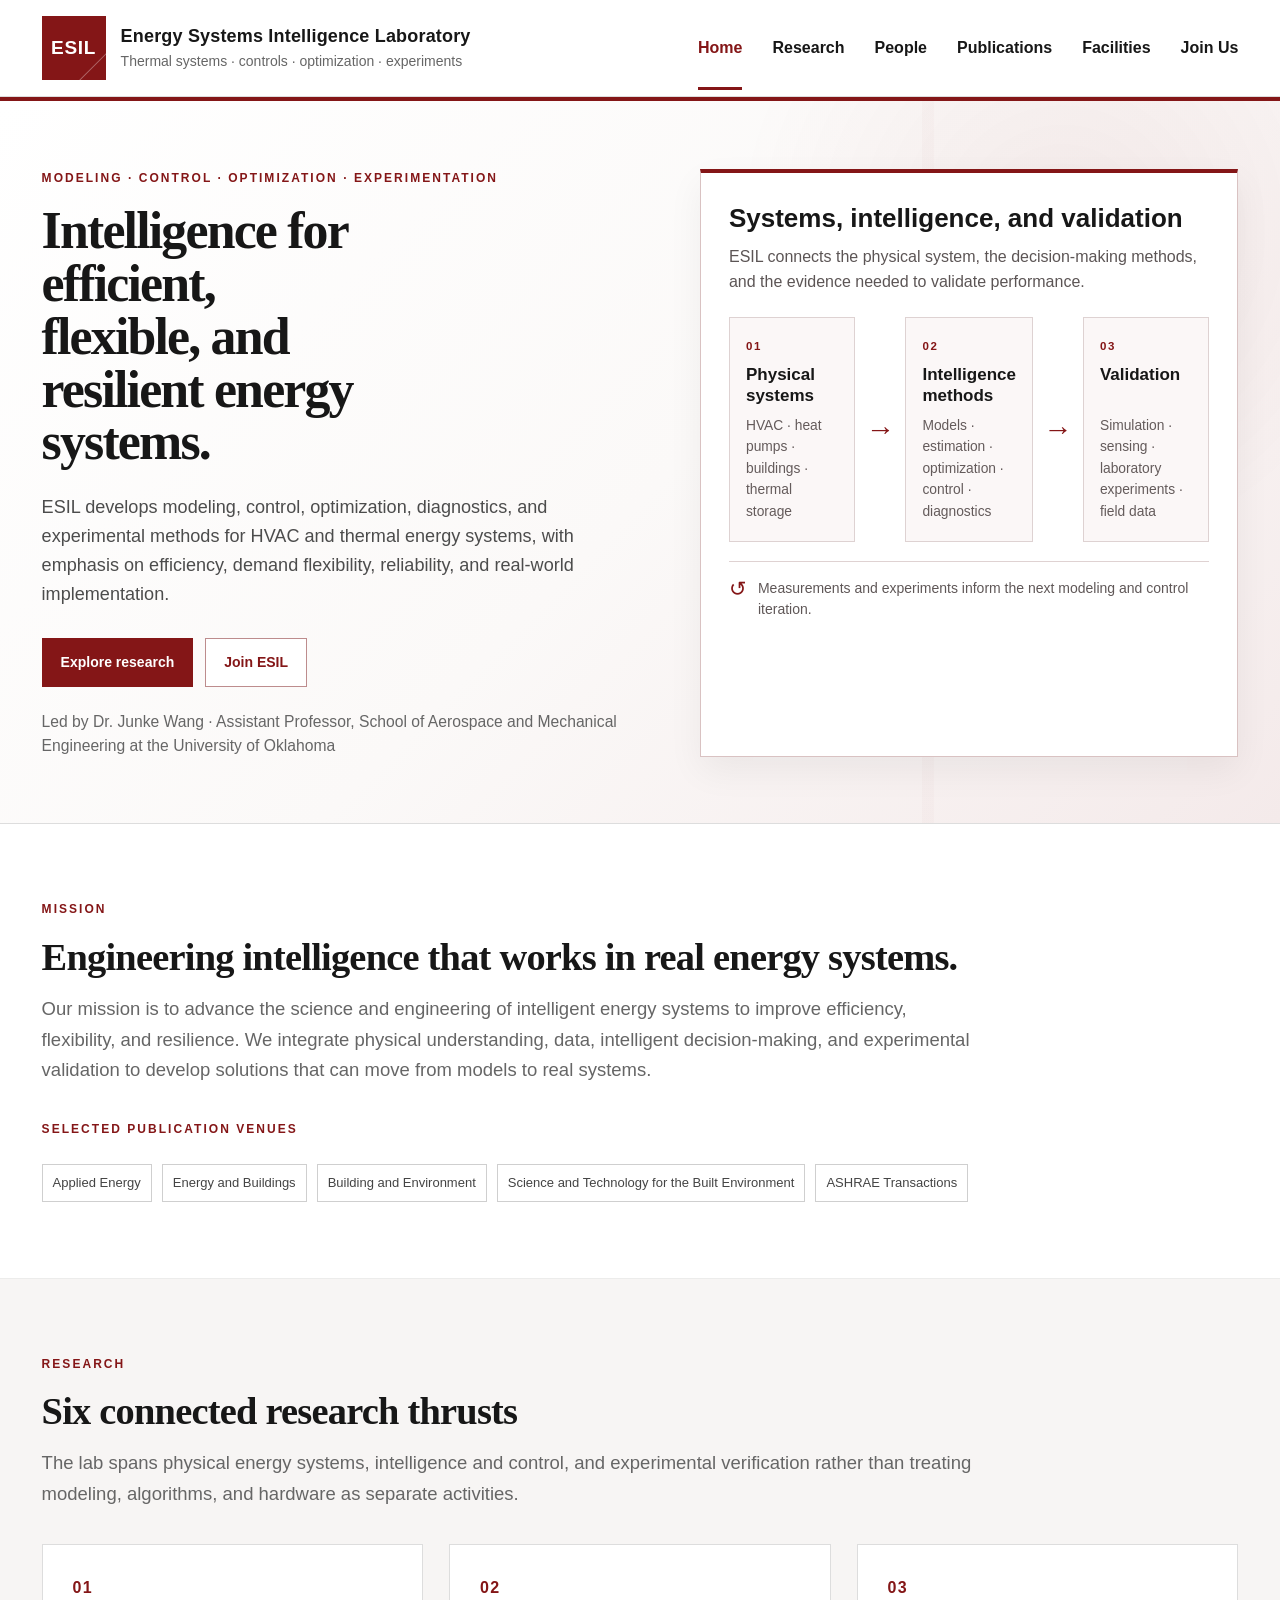
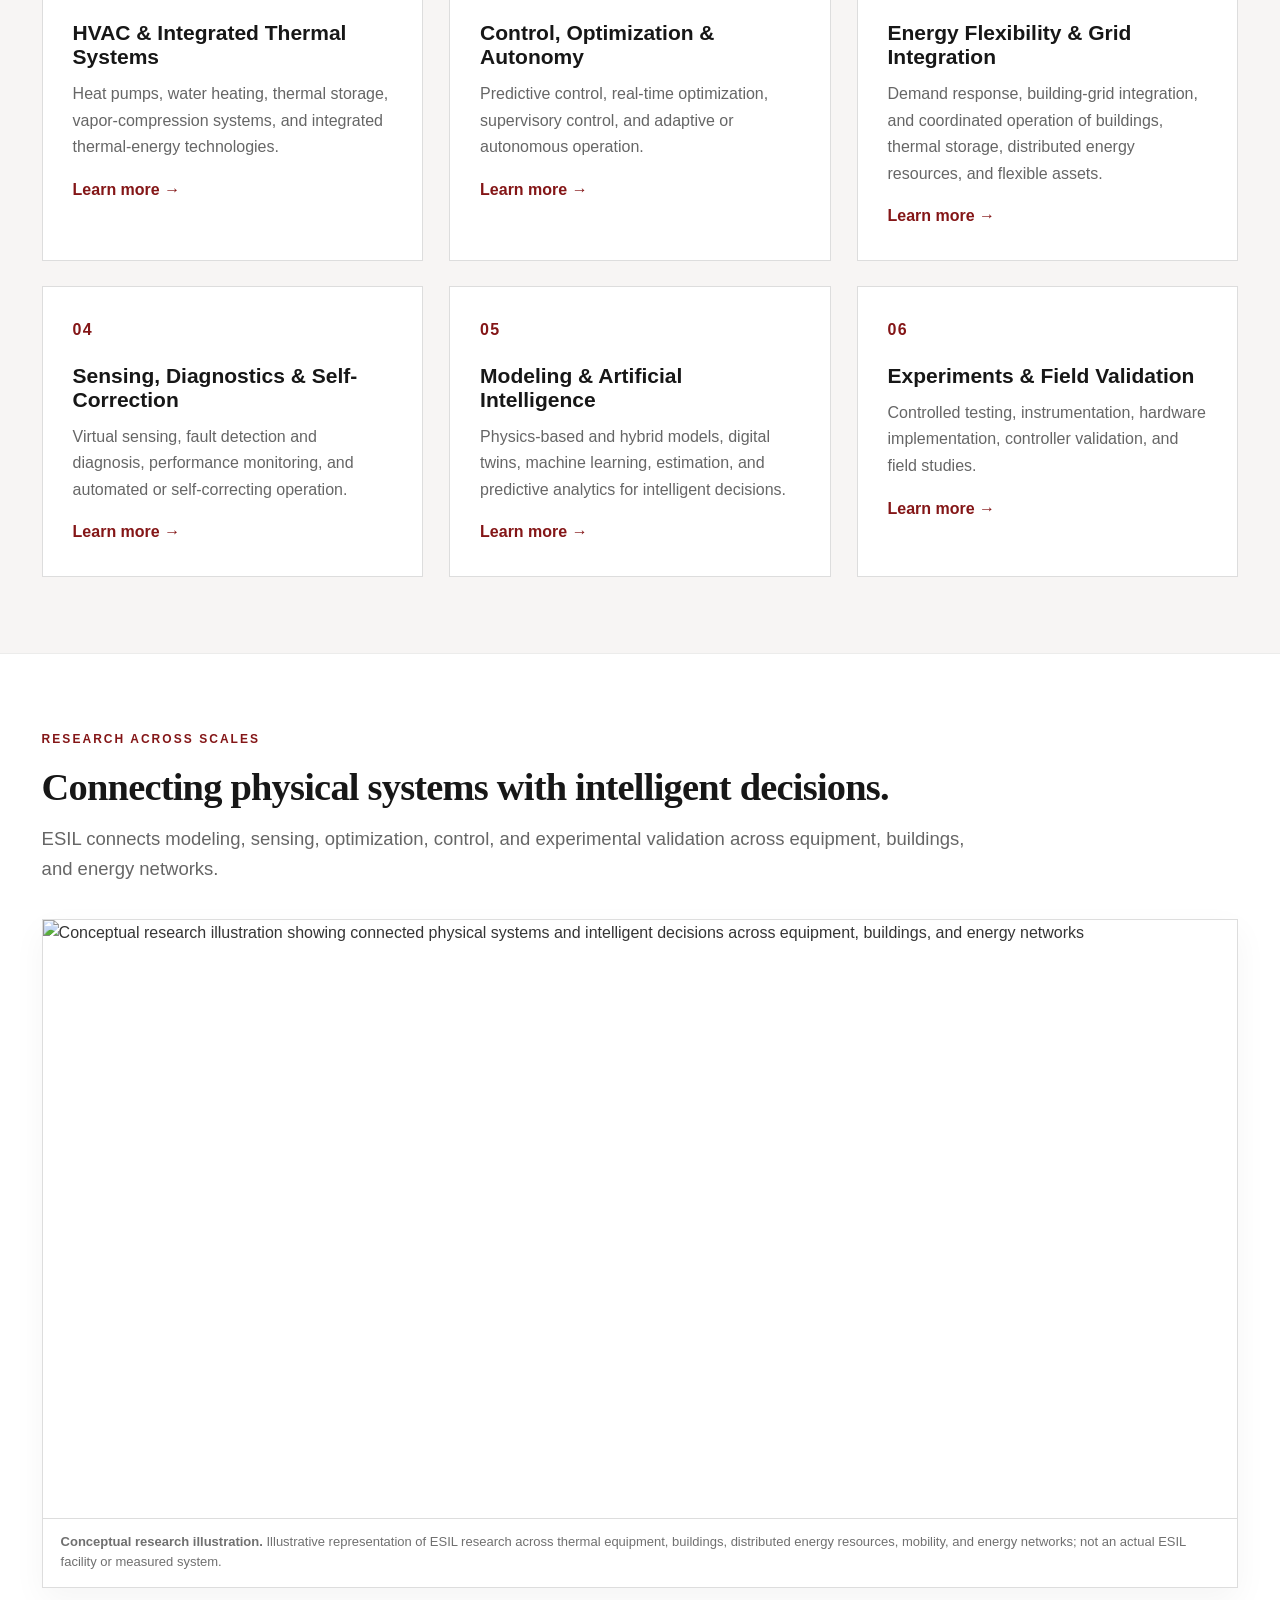
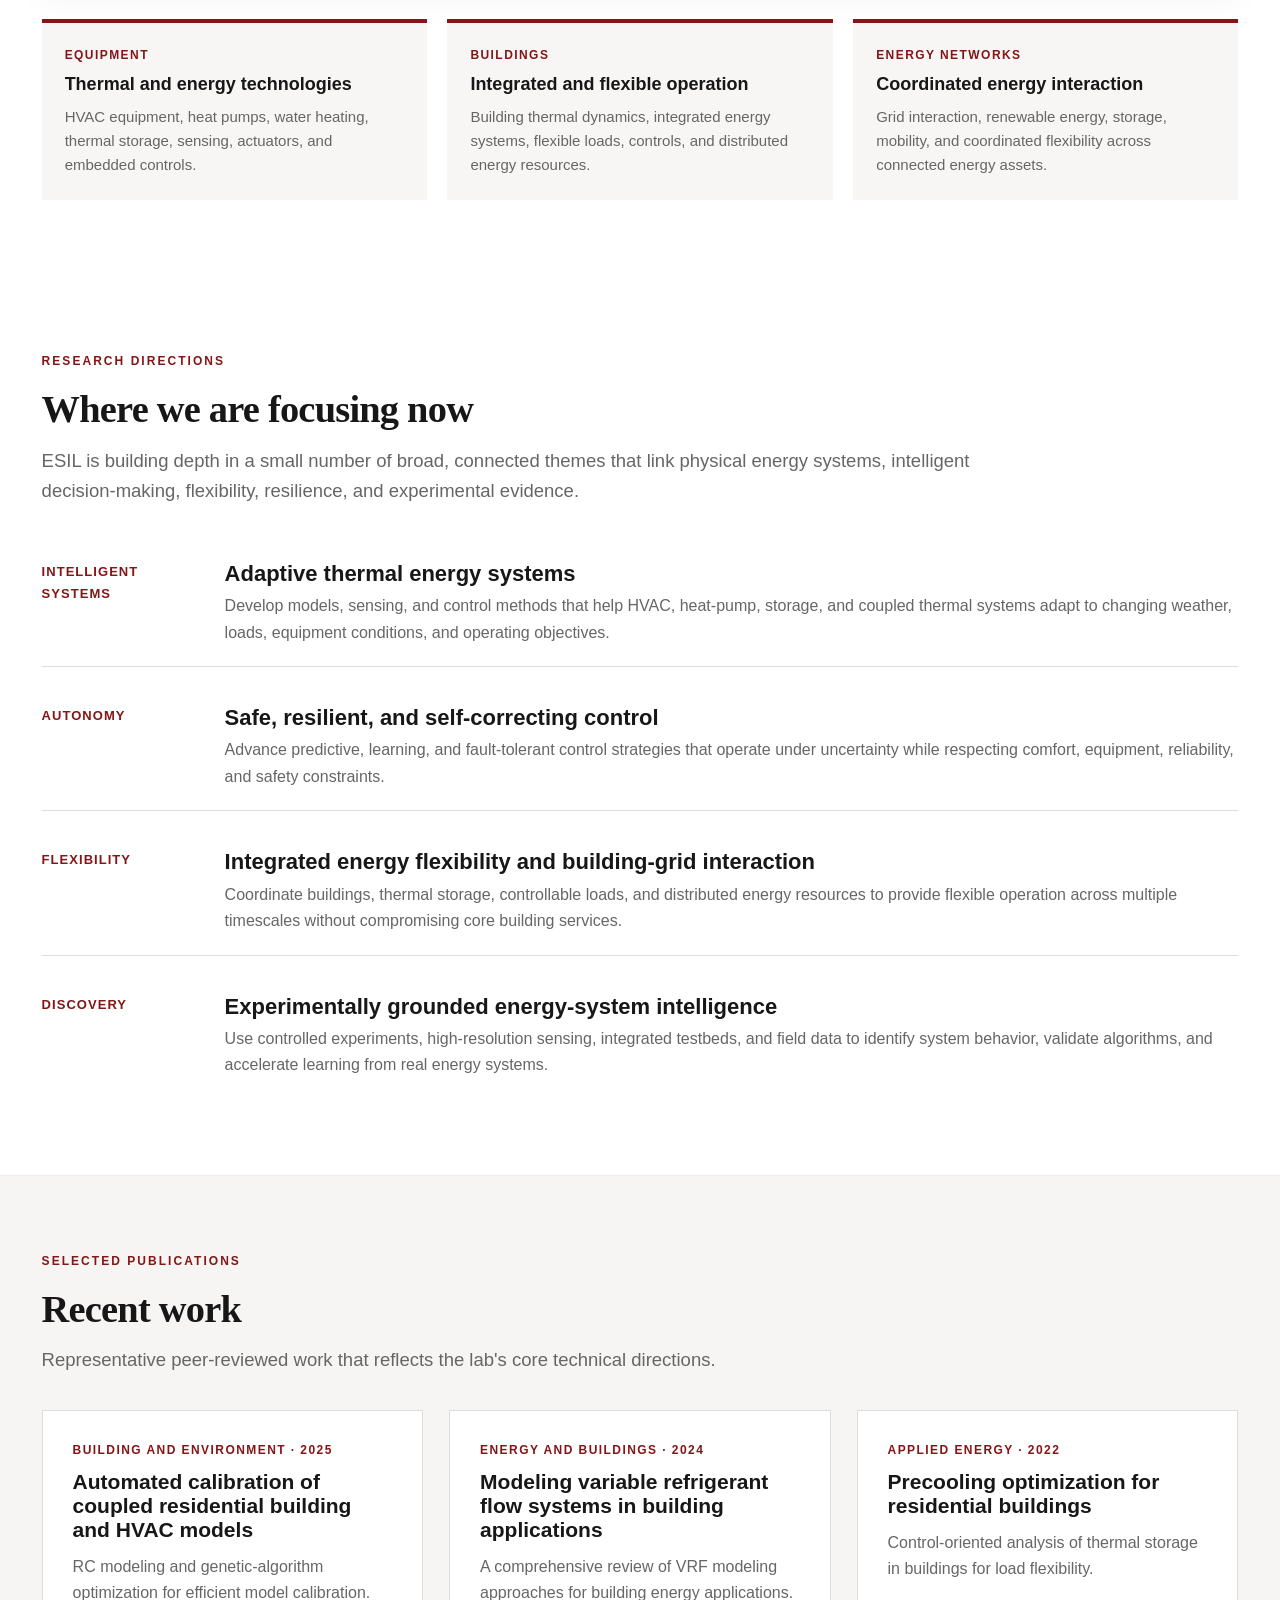
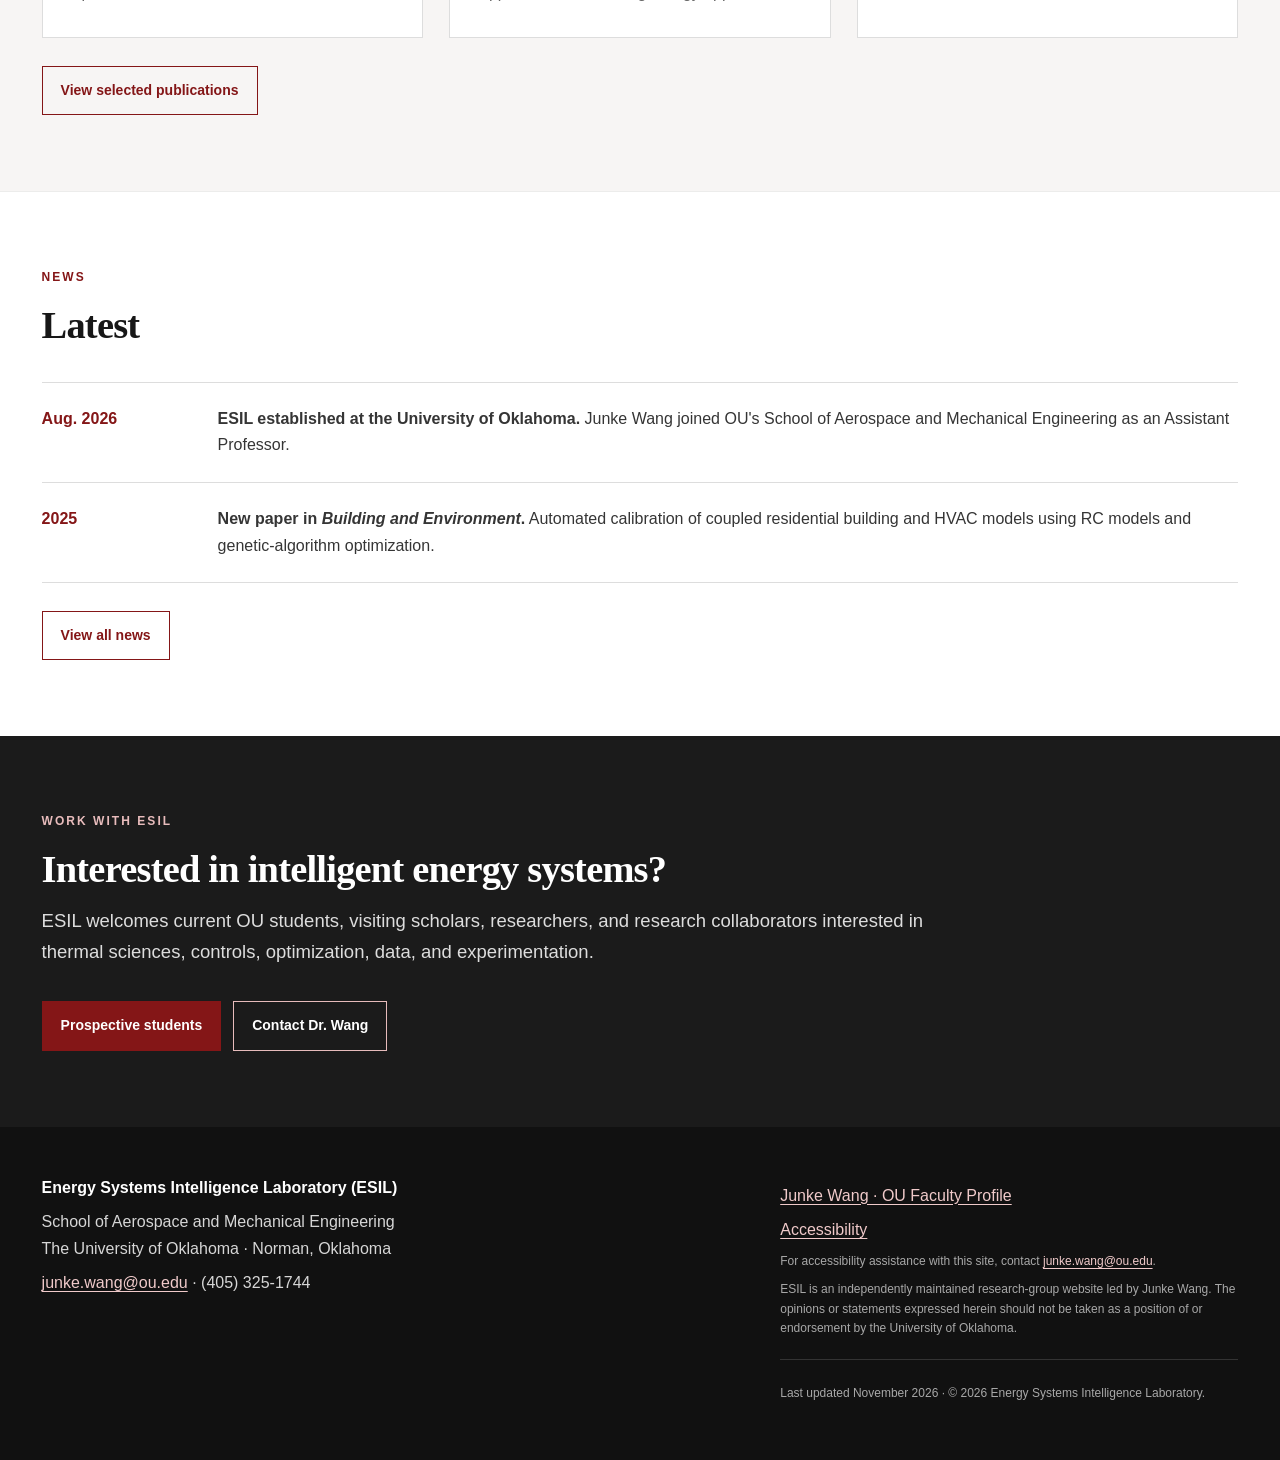
==== index.html @ 5870c516 "Trigger Pages deployment for mobile image fix" ====
<!doctype html>
<html lang="en">
<head>
  <meta charset="utf-8">
  <meta name="viewport" content="width=device-width,initial-scale=1">
  <meta name="description" content="The Energy Systems Intelligence Laboratory (ESIL), led by Dr. Junke Wang at the University of Oklahoma, develops modeling, control, optimization, diagnostics, and experimental methods for HVAC and thermal energy systems.">
  <meta name="robots" content="index,follow">
  <meta name="theme-color" content="#841617">
  <meta name="google-site-verification" content="YInXmE14WeGdh2pj4UxOZDs5CMH2DLvrGEPnnH1T3Sw">
  <link rel="canonical" href="https://junke-wang-research.github.io/">
  <meta property="og:type" content="website">
  <meta property="og:title" content="Energy Systems Intelligence Laboratory (ESIL) | Junke Wang Research Group">
  <meta property="og:description" content="ESIL develops modeling, control, optimization, diagnostics, and experimental methods for HVAC and thermal energy systems.">
  <meta property="og:url" content="https://junke-wang-research.github.io/">
  <meta property="og:image" content="https://junke-wang-research.github.io/assets/og-card.svg">
  <meta name="twitter:card" content="summary_large_image">
  <title>Energy Systems Intelligence Laboratory (ESIL) | Junke Wang Research Group</title>
  <link rel="icon" href="assets/favicon.svg" type="image/svg+xml">
  <script>document.documentElement.classList.add('js')</script>
  <link rel="stylesheet" href="assets/styles.css?v=20261112-0132">
  <script type="application/ld+json">
  {
    "@context":"https://schema.org",
    "@graph":[
      {
        "@type":"WebSite",
        "@id":"https://junke-wang-research.github.io/#website",
        "url":"https://junke-wang-research.github.io/",
        "name":"Energy Systems Intelligence Laboratory",
        "alternateName":"ESIL",
        "description":"Research website of the Energy Systems Intelligence Laboratory, focused on modeling, control, optimization, diagnostics, and experimental methods for HVAC and thermal energy systems.",
        "inLanguage":"en-US",
        "publisher":{"@id":"https://junke-wang-research.github.io/#organization"}
      },
      {
        "@type":"ResearchOrganization",
        "@id":"https://junke-wang-research.github.io/#organization",
        "name":"Energy Systems Intelligence Laboratory",
        "alternateName":"ESIL",
        "url":"https://junke-wang-research.github.io/",
        "description":"The Energy Systems Intelligence Laboratory develops intelligent methods for HVAC, thermal energy systems, building energy flexibility, diagnostics, modeling, optimization, control, sensing, and experimental validation.",
        "email":"junke.wang@ou.edu",
        "telephone":"+1-405-325-1744",
        "address":{
          "@type":"PostalAddress",
          "addressLocality":"Norman",
          "addressRegion":"OK",
          "addressCountry":"US"
        },
        "founder":{"@id":"https://junke-wang-research.github.io/#junke-wang"},
        "parentOrganization":{
          "@type":"CollegeOrUniversity",
          "name":"The University of Oklahoma",
          "url":"https://www.ou.edu/"
        }
      },
      {
        "@type":"Person",
        "@id":"https://junke-wang-research.github.io/#junke-wang",
        "name":"Junke Wang",
        "honorificSuffix":"Ph.D.",
        "jobTitle":"Assistant Professor",
        "url":"https://junke-wang-research.github.io/people.html",
        "email":"junke.wang@ou.edu",
        "affiliation":{
          "@type":"CollegeOrUniversity",
          "name":"The University of Oklahoma",
          "url":"https://www.ou.edu/"
        },
        "sameAs":[
          "https://scholar.google.com/citations?user=PwVhwtUAAAAJ&hl=en",
          "https://www.linkedin.com/in/junke-wang-091509150/",
          "https://www.researchgate.net/profile/Junke_Wang5",
          "https://github.com/junke-wang-research"
        ]
      }
    ]
  }
  </script>
</head>
<body>
<a class="skip-link" href="#main">Skip to main content</a>
<header class="site-header"><div class="container header-inner"><a class="brand" href="index.html" aria-label="ESIL home"><span class="brand-mark">ESIL</span><span class="brand-text"><strong>Energy Systems Intelligence Laboratory</strong><span>Thermal systems · controls · optimization · experiments</span></span></a><button class="nav-toggle" aria-expanded="false" aria-controls="primary-nav">Menu</button><nav id="primary-nav" aria-label="Primary navigation"><ul><li><a aria-current="page" href="index.html">Home</a></li><li><a href="research.html">Research</a></li><li><a href="people.html">People</a></li><li><a href="publications.html">Publications</a></li><li><a href="facilities.html">Facilities</a></li><li><a href="join.html">Join Us</a></li></ul></nav></div></header>
<main id="main">
<section class="hero"><div class="container hero-inner"><div><div class="eyebrow">Modeling · Control · Optimization · Experimentation</div><h1>Intelligence for efficient, flexible, and resilient energy systems.</h1><p>ESIL develops modeling, control, optimization, diagnostics, and experimental methods for HVAC and thermal energy systems, with emphasis on efficiency, demand flexibility, reliability, and real-world implementation.</p><div class="actions"><a class="button primary" href="research.html">Explore research</a><a class="button secondary" href="join.html">Join ESIL</a></div><div class="hero-note">Led by Dr. Junke Wang · Assistant Professor, School of Aerospace and Mechanical Engineering at the University of Oklahoma</div></div><aside class="research-map" aria-label="How ESIL connects physical systems, intelligence methods, and validation"><h2>Systems, intelligence, and validation</h2><p class="research-map-intro">ESIL connects the physical system, the decision-making methods, and the evidence needed to validate performance.</p><div class="research-map-grid"><div class="research-map-card"><span>01</span><strong>Physical systems</strong><small>HVAC · heat pumps · buildings · thermal storage</small></div><div class="research-map-arrow" aria-hidden="true">→</div><div class="research-map-card"><span>02</span><strong>Intelligence methods</strong><small>Models · estimation · optimization · control · diagnostics</small></div><div class="research-map-arrow" aria-hidden="true">→</div><div class="research-map-card"><span>03</span><strong>Validation</strong><small>Simulation · sensing · laboratory experiments · field data</small></div></div><div class="research-map-feedback"><span aria-hidden="true">↺</span> Measurements and experiments inform the next modeling and control iteration.</div></aside></div></section>
<section><div class="container"><div class="section-heading"><div class="eyebrow">Mission</div><h2>Engineering intelligence that works in real energy systems.</h2><p>Our mission is to advance the science and engineering of intelligent energy systems to improve efficiency, flexibility, and resilience. We integrate physical understanding, data, intelligent decision-making, and experimental validation to develop solutions that can move from models to real systems.</p></div><div class="eyebrow" style="margin:30px 0 12px">Selected publication venues</div><div class="venue-strip" aria-label="Selected publication venues"><span class="venue">Applied Energy</span><span class="venue">Energy and Buildings</span><span class="venue">Building and Environment</span><span class="venue">Science and Technology for the Built Environment</span><span class="venue">ASHRAE Transactions</span></div></div></section>
<section class="section-alt"><div class="container"><div class="section-heading"><div class="eyebrow">Research</div><h2>Six connected research thrusts</h2><p>The lab spans physical energy systems, intelligence and control, and experimental verification rather than treating modeling, algorithms, and hardware as separate activities.</p></div><div class="grid"><article class="card"><span class="num">01</span><h3>HVAC &amp; Integrated Thermal Systems</h3><p>Heat pumps, water heating, thermal storage, vapor-compression systems, and integrated thermal-energy technologies.</p><p style="margin-top:16px"><a class="stretched" href="research.html#thermal">Learn more</a></p></article><article class="card"><span class="num">02</span><h3>Control, Optimization &amp; Autonomy</h3><p>Predictive control, real-time optimization, supervisory control, and adaptive or autonomous operation.</p><p style="margin-top:16px"><a class="stretched" href="research.html#control">Learn more</a></p></article><article class="card"><span class="num">03</span><h3>Energy Flexibility &amp; Grid Integration</h3><p>Demand response, building-grid integration, and coordinated operation of buildings, thermal storage, distributed energy resources, and flexible assets.</p><p style="margin-top:16px"><a class="stretched" href="research.html#grid">Learn more</a></p></article><article class="card"><span class="num">04</span><h3>Sensing, Diagnostics &amp; Self-Correction</h3><p>Virtual sensing, fault detection and diagnosis, performance monitoring, and automated or self-correcting operation.</p><p style="margin-top:16px"><a class="stretched" href="research.html#fdd">Learn more</a></p></article><article class="card"><span class="num">05</span><h3>Modeling &amp; Artificial Intelligence</h3><p>Physics-based and hybrid models, digital twins, machine learning, estimation, and predictive analytics for intelligent decisions.</p><p style="margin-top:16px"><a class="stretched" href="research.html#modeling">Learn more</a></p></article><article class="card"><span class="num">06</span><h3>Experiments &amp; Field Validation</h3><p>Controlled testing, instrumentation, hardware implementation, controller validation, and field studies.</p><p style="margin-top:16px"><a class="stretched" href="research.html#experiments">Learn more</a></p></article></div></div></section>
<section class="scale-section"><div class="container"><div class="section-heading"><div class="eyebrow">Research across scales</div><h2>Connecting physical systems with intelligent decisions.</h2><p>ESIL connects modeling, sensing, optimization, control, and experimental validation across equipment, buildings, and energy networks.</p></div><figure class="scale-figure"><picture class="scale-picture"><img class="scale-image" src="https://raw.githubusercontent.com/junke-wang-research/junke-wang-research.github.io/main/assets/research-across-scales.webp" width="1000" height="500" alt="Conceptual research illustration showing connected physical systems and intelligent decisions across equipment, buildings, and energy networks" loading="eager" decoding="async" fetchpriority="high"></picture><figcaption><strong>Conceptual research illustration.</strong> Illustrative representation of ESIL research across thermal equipment, buildings, distributed energy resources, mobility, and energy networks; not an actual ESIL facility or measured system.</figcaption></figure><div class="scale-grid"><article class="scale-card"><div class="kicker">Equipment</div><h3>Thermal and energy technologies</h3><p>HVAC equipment, heat pumps, water heating, thermal storage, sensing, actuators, and embedded controls.</p></article><article class="scale-card"><div class="kicker">Buildings</div><h3>Integrated and flexible operation</h3><p>Building thermal dynamics, integrated energy systems, flexible loads, controls, and distributed energy resources.</p></article><article class="scale-card"><div class="kicker">Energy networks</div><h3>Coordinated energy interaction</h3><p>Grid interaction, renewable energy, storage, mobility, and coordinated flexibility across connected energy assets.</p></article></div></div></section>
<section><div class="container"><div class="section-heading"><div class="eyebrow">Research directions</div><h2>Where we are focusing now</h2><p>ESIL is building depth in a small number of broad, connected themes that link physical energy systems, intelligent decision-making, flexibility, resilience, and experimental evidence.</p></div><div class="feature-list"><div class="feature-row"><div class="label">Intelligent systems</div><div><h3>Adaptive thermal energy systems</h3><p>Develop models, sensing, and control methods that help HVAC, heat-pump, storage, and coupled thermal systems adapt to changing weather, loads, equipment conditions, and operating objectives.</p></div></div><div class="feature-row"><div class="label">Autonomy</div><div><h3>Safe, resilient, and self-correcting control</h3><p>Advance predictive, learning, and fault-tolerant control strategies that operate under uncertainty while respecting comfort, equipment, reliability, and safety constraints.</p></div></div><div class="feature-row"><div class="label">Flexibility</div><div><h3>Integrated energy flexibility and building-grid interaction</h3><p>Coordinate buildings, thermal storage, controllable loads, and distributed energy resources to provide flexible operation across multiple timescales without compromising core building services.</p></div></div><div class="feature-row"><div class="label">Discovery</div><div><h3>Experimentally grounded energy-system intelligence</h3><p>Use controlled experiments, high-resolution sensing, integrated testbeds, and field data to identify system behavior, validate algorithms, and accelerate learning from real energy systems.</p></div></div></div></div></section>
<section class="section-alt"><div class="container"><div class="section-heading"><div class="eyebrow">Selected publications</div><h2>Recent work</h2><p>Representative peer-reviewed work that reflects the lab's core technical directions.</p></div><div class="grid"><article class="card"><div class="kicker">Building and Environment · 2025</div><h3>Automated calibration of coupled residential building and HVAC models</h3><p>RC modeling and genetic-algorithm optimization for efficient model calibration.</p></article><article class="card"><div class="kicker">Energy and Buildings · 2024</div><h3>Modeling variable refrigerant flow systems in building applications</h3><p>A comprehensive review of VRF modeling approaches for building energy applications.</p></article><article class="card"><div class="kicker">Applied Energy · 2022</div><h3>Precooling optimization for residential buildings</h3><p>Control-oriented analysis of thermal storage in buildings for load flexibility.</p></article></div><div class="actions"><a class="button secondary" href="publications.html">View selected publications</a></div></div></section>
<section><div class="container"><div class="section-heading"><div class="eyebrow">News</div><h2>Latest</h2></div><div class="news-list"><div class="news-item"><time datetime="2026-08">Aug. 2026</time><div><strong>ESIL established at the University of Oklahoma.</strong> Junke Wang joined OU's School of Aerospace and Mechanical Engineering as an Assistant Professor.</div></div><div class="news-item"><time datetime="2025">2025</time><div><strong>New paper in <em>Building and Environment</em>.</strong> Automated calibration of coupled residential building and HVAC models using RC models and genetic-algorithm optimization.</div></div></div><div class="actions"><a class="button secondary" href="news.html">View all news</a></div></div></section>
<section class="join-band"><div class="container"><div class="section-heading"><div class="eyebrow" style="color:#e8bcbc">Work with ESIL</div><h2>Interested in intelligent energy systems?</h2><p>ESIL welcomes current OU students, visiting scholars, researchers, and research collaborators interested in thermal sciences, controls, optimization, data, and experimentation.</p></div><div class="actions"><a class="button primary" href="join.html">Prospective students</a><a class="button secondary" href="mailto:junke.wang@ou.edu">Contact Dr. Wang</a></div></div></section>
</main>
<footer class="site-footer"><div class="container footer-grid"><div><strong>Energy Systems Intelligence Laboratory (ESIL)</strong><p>School of Aerospace and Mechanical Engineering<br>The University of Oklahoma · Norman, Oklahoma</p><p><a href="mailto:junke.wang@ou.edu">junke.wang@ou.edu</a> · (405) 325-1744</p></div><div><p><a href="https://ou.edu/coe/ame/people/faculty/junke-wang">Junke Wang · OU Faculty Profile</a></p><p><a href="https://www.ou.edu/marcomm/accessibility-statement">Accessibility</a></p><p class="small">For accessibility assistance with this site, contact <a href="mailto:junke.wang@ou.edu">junke.wang@ou.edu</a>.</p><p class="small">ESIL is an independently maintained research-group website led by Junke Wang. The opinions or statements expressed herein should not be taken as a position of or endorsement by the University of Oklahoma.</p><div class="footer-meta"><p class="small">Last updated November 2026 · © <span data-year></span> Energy Systems Intelligence Laboratory.</p></div></div></div></footer>
<script src="assets/site.js?v=20260909-2135"></script>
<!-- deployment-refresh-20261112-0136 -->
</body>
</html>
---- assets/styles.css ----
@import url("refinements.css?v=20261112-0124");
:root {
  --crimson:#841617; --crimson-dark:#5b0f10; --crimson-soft:#f4e8e8;
  --ink:#171717; --text:#353535; --muted:#666; --line:#ddd; --soft:#f7f7f5;
  --white:#fff; --max:1180px; --shadow:0 18px 50px rgba(0,0,0,.08);
}
*{box-sizing:border-box} html{scroll-behavior:smooth} body{margin:0;font-family:Inter,ui-sans-serif,-apple-system,BlinkMacSystemFont,"Segoe UI",Arial,sans-serif;color:var(--text);background:#fff;line-height:1.66;text-rendering:optimizeLegibility}
a{color:var(--crimson);text-underline-offset:3px} a:hover{color:var(--crimson-dark)} img{max-width:100%;height:auto}.container{width:min(calc(100% - 40px),var(--max));margin-inline:auto}.skip-link{position:absolute;left:-9999px;top:0;background:#111;color:#fff;padding:10px 14px;z-index:1000}.skip-link:focus{left:12px;top:12px} :focus-visible{outline:3px solid #f0b5b5;outline-offset:3px}
.utility{background:#111;color:#ddd;font-size:12px}.utility-inner{min-height:34px;display:flex;justify-content:space-between;align-items:center;gap:20px}.utility a{color:#eee;text-decoration:none}.utility a:hover{text-decoration:underline}.utility-links{display:flex;gap:18px;flex-wrap:wrap}
.site-header{position:sticky;top:0;z-index:100;background:rgba(255,255,255,.97);border-bottom:1px solid var(--line);backdrop-filter:blur(9px)}.header-inner{min-height:82px;display:flex;align-items:center;justify-content:space-between;gap:28px}.brand{display:inline-flex;align-items:center;gap:13px;color:var(--ink);text-decoration:none;min-width:340px}.brand:hover{color:var(--ink)}.brand-mark{display:grid;place-items:center;width:58px;height:58px;flex:0 0 58px;background:var(--crimson);color:#fff;font-weight:900;letter-spacing:.04em;font-size:16px;position:relative;overflow:hidden}.brand-mark::after{content:"";position:absolute;width:36px;height:36px;border:1px solid rgba(255,255,255,.34);transform:rotate(45deg);right:-19px;bottom:-19px}.brand-text{display:flex;flex-direction:column;line-height:1.17}.brand-text strong{font-size:15px;letter-spacing:.01em}.brand-text span{margin-top:5px;color:var(--muted);font-size:12px}.nav-toggle{display:none;border:1px solid var(--line);background:#fff;padding:9px 12px;font:inherit;font-weight:800;color:var(--ink)}nav ul{list-style:none;display:flex;align-items:center;gap:22px;margin:0;padding:0}nav a{color:var(--ink);text-decoration:none;font-size:14px;font-weight:750;padding:29px 0 26px;border-bottom:3px solid transparent}nav a:hover,nav a[aria-current="page"]{color:var(--crimson);border-bottom-color:var(--crimson)}
.hero{position:relative;overflow:hidden;background:linear-gradient(118deg,#841617 0%,#651112 62%,#480c0d 100%);color:#fff;padding:92px 0 88px}.hero::after{content:"";position:absolute;inset:0;background:radial-gradient(circle at 82% 20%,rgba(255,255,255,.12),transparent 25%),linear-gradient(90deg,transparent 0 70%,rgba(255,255,255,.025) 70% 71%,transparent 71%)}.hero-inner{position:relative;z-index:1;display:grid;grid-template-columns:minmax(0,1.25fr) minmax(340px,.75fr);gap:64px;align-items:center}.eyebrow{font-size:12px;font-weight:900;letter-spacing:.17em;text-transform:uppercase;color:var(--crimson);margin-bottom:16px}.hero .eyebrow{color:#f2cfcf}h1,h2,h3{color:var(--ink);line-height:1.14;margin-top:0}.hero h1{color:#fff;font-family:Georgia,"Times New Roman",serif;font-size:clamp(44px,5vw,70px);font-weight:700;letter-spacing:-.035em;margin-bottom:24px;max-width:850px}.hero p{color:rgba(255,255,255,.9);font-size:20px;max-width:770px;margin:0 0 30px}.hero-note{margin-top:24px;font-size:13px;color:rgba(255,255,255,.72)}
.system-visual{border:1px solid rgba(255,255,255,.27);background:rgba(255,255,255,.075);padding:28px}.system-visual h2{color:#fff;font-size:19px;margin-bottom:20px}.loop{display:grid;grid-template-columns:1fr 28px 1fr;gap:8px;align-items:center}.loop-node{border:1px solid rgba(255,255,255,.32);background:rgba(255,255,255,.08);padding:15px 12px;min-height:72px;display:flex;align-items:center;justify-content:center;text-align:center;font-weight:800;font-size:13px}.loop-arrow{text-align:center;color:#f2cfcf;font-size:20px}.loop-center{grid-column:1/-1;margin-top:10px;border-top:1px solid rgba(255,255,255,.22);padding-top:15px;font-size:13px;color:rgba(255,255,255,.78)}
section{padding:72px 0}.section-alt{background:var(--soft);border-top:1px solid #ececeb;border-bottom:1px solid #ececeb}.section-heading{max-width:830px;margin-bottom:34px}.section-heading h2{font-family:Georgia,"Times New Roman",serif;font-size:clamp(31px,3vw,43px);letter-spacing:-.02em;margin-bottom:14px}.section-heading p{font-size:18px;color:var(--muted);margin:0}.page-title{padding:72px 0 56px;border-bottom:1px solid var(--line);background:linear-gradient(180deg,#fff,#fafafa)}.page-title h1{font-family:Georgia,"Times New Roman",serif;font-size:clamp(43px,5vw,62px);letter-spacing:-.03em;margin-bottom:18px}.page-title p{max-width:860px;font-size:19px;color:var(--muted);margin:0}
.grid{display:grid;grid-template-columns:repeat(3,1fr);gap:22px}.grid.two{grid-template-columns:repeat(2,1fr)}.card{background:#fff;border:1px solid var(--line);padding:28px;min-height:100%}.card:hover{box-shadow:var(--shadow);transform:translateY(-2px);transition:.18s ease}.card .num{display:inline-block;color:var(--crimson);font-weight:900;letter-spacing:.08em;margin-bottom:20px}.card h3{font-size:21px;margin-bottom:12px}.card p{margin:0;color:var(--muted)}.card a.stretched{font-weight:800;text-decoration:none}.card a.stretched::after{content:" →"}.kicker{font-size:12px;text-transform:uppercase;letter-spacing:.12em;font-weight:900;color:var(--crimson);margin-bottom:9px}
.actions{display:flex;flex-wrap:wrap;gap:12px;margin-top:28px}.button{display:inline-block;padding:12px 18px;border:1px solid var(--crimson);text-decoration:none;font-weight:850;font-size:14px}.button.primary{background:var(--crimson);color:#fff}.button.primary:hover{background:var(--crimson-dark);border-color:var(--crimson-dark);color:#fff}.button.secondary{background:transparent;color:var(--crimson)}.hero .button.primary{background:#fff;border-color:#fff;color:var(--crimson)}.hero .button.primary:hover{background:#f4eeee}.hero .button.secondary{border-color:rgba(255,255,255,.72);color:#fff}.hero .button.secondary:hover{background:rgba(255,255,255,.1)}
.approach{display:grid;grid-template-columns:repeat(7,auto);gap:10px;align-items:center}.approach-step{border:1px solid var(--line);background:#fff;padding:18px 14px;text-align:center;font-weight:850;min-height:84px;display:grid;place-items:center}.approach-arrow{color:var(--crimson);font-weight:900;font-size:22px}.venue-strip{display:flex;flex-wrap:wrap;gap:10px;margin-top:24px}.venue{border:1px solid #cfcfcf;padding:7px 10px;font-size:13px;background:#fff;color:#444}.feature-list{display:grid;gap:18px}.feature-row{display:grid;grid-template-columns:140px 1fr;gap:24px;padding:20px 0;border-bottom:1px solid var(--line)}.feature-row:last-child{border-bottom:0}.feature-row .label{font-weight:900;color:var(--crimson);font-size:13px;text-transform:uppercase;letter-spacing:.08em}.feature-row h3{font-size:22px;margin:0 0 7px}.feature-row p{margin:0;color:var(--muted)}
.news-list{border-top:1px solid var(--line)}.news-item{display:grid;grid-template-columns:130px 1fr;gap:28px;padding:23px 0;border-bottom:1px solid var(--line)}.news-item time{color:var(--crimson);font-weight:900}.callout{border-left:5px solid var(--crimson);background:#fff;padding:22px 24px;box-shadow:0 0 0 1px var(--line)}
.profile{display:grid;grid-template-columns:250px 1fr;gap:42px;align-items:start}.profile-placeholder{width:250px;aspect-ratio:4/5;background:linear-gradient(145deg,#f7f7f5,#e8e8e5);border:1px solid var(--line);display:grid;place-items:center;font-size:54px;font-family:Georgia,serif;font-weight:800;color:var(--crimson)}.profile h2{font-family:Georgia,"Times New Roman",serif;font-size:35px;margin-bottom:10px}.meta-list{list-style:none;padding:0;margin:22px 0}.meta-list li{padding:5px 0}.tag-list{display:flex;flex-wrap:wrap;gap:8px}.tag{font-size:13px;border:1px solid #cfcfcf;padding:6px 9px;background:#fafafa}.timeline{border-left:2px solid var(--line);padding-left:22px}.timeline-item{position:relative;padding:0 0 22px}.timeline-item::before{content:"";position:absolute;width:10px;height:10px;border-radius:50%;background:var(--crimson);left:-28px;top:6px}.timeline-item strong{display:block;color:var(--ink)}
.pub-year{margin:42px 0 12px;padding-bottom:8px;border-bottom:2px solid var(--ink);font-size:24px}.pub-year:first-child{margin-top:0}.publication{padding:19px 0;border-bottom:1px solid var(--line)}.publication .journal{color:var(--muted)}.pub-tags{display:flex;gap:6px;flex-wrap:wrap;margin-top:7px}.pub-tag{font-size:11px;text-transform:uppercase;letter-spacing:.06em;color:#666;border:1px solid #ddd;padding:3px 6px}
.research-block{scroll-margin-top:140px}.research-block .card{border-top:4px solid var(--crimson)}.facility-grid{display:grid;grid-template-columns:repeat(2,1fr);gap:22px}.facility{border:1px solid var(--line);background:#fff;padding:28px}.facility h3{font-size:22px}.facility ul{padding-left:20px;color:var(--muted)}
.join-band{background:#1b1b1b;color:#fff}.join-band h2{color:#fff}.join-band p{color:#ddd}.join-band .button.secondary{border-color:#e7bcbc;color:#fff}
.site-footer{background:#111;color:#d6d6d6;padding:48px 0}.footer-grid{display:grid;grid-template-columns:1.3fr .9fr;gap:54px}.site-footer strong{color:#fff}.site-footer a{color:#f0caca}.site-footer p{margin:8px 0}.small{font-size:12px;color:#a8a8a8}.footer-meta{margin-top:20px;padding-top:16px;border-top:1px solid #333}
@media(max-width:980px){.header-inner{min-height:72px}.brand{min-width:0}.nav-toggle{display:block}.js nav{display:none}.js nav.is-open{display:block;position:absolute;left:0;right:0;top:72px;background:#fff;border-bottom:1px solid var(--line);box-shadow:0 14px 24px rgba(0,0,0,.08)}.js nav.is-open ul{width:min(calc(100% - 40px),var(--max));margin-inline:auto;padding:12px 0 18px;display:grid;grid-template-columns:repeat(3,1fr);gap:4px 18px}.js nav.is-open a{display:block;padding:9px 0;border-bottom:0}.hero-inner{grid-template-columns:1fr;gap:38px}.grid{grid-template-columns:repeat(2,1fr)}.approach{grid-template-columns:1fr}.approach-arrow{transform:rotate(90deg)}.profile{grid-template-columns:190px 1fr}.profile-placeholder{width:190px}.facility-grid{grid-template-columns:1fr}}
@media(max-width:680px){.container{width:min(calc(100% - 28px),var(--max))}.utility-inner{align-items:flex-start;padding:7px 0;flex-direction:column;gap:3px}.utility-links{gap:12px}.brand-mark{width:48px;height:48px;flex-basis:48px;font-size:14px}.brand-text strong{font-size:13px}.brand-text span{font-size:11px}.js nav.is-open{top:64px}.js nav.is-open ul{grid-template-columns:repeat(2,1fr)}.hero{padding:60px 0}.hero h1{font-size:41px}.hero p{font-size:18px}.loop{grid-template-columns:1fr}.loop-arrow{transform:rotate(90deg)}section{padding:54px 0}.page-title{padding:55px 0 43px}.grid,.grid.two{grid-template-columns:1fr}.profile{grid-template-columns:1fr}.profile-placeholder{width:min(250px,100%)}.news-item,.feature-row{grid-template-columns:1fr;gap:5px}.footer-grid{grid-template-columns:1fr;gap:28px}}
@media(prefers-reduced-motion:reduce){*,*::before,*::after{scroll-behavior:auto!important;transition:none!important}}
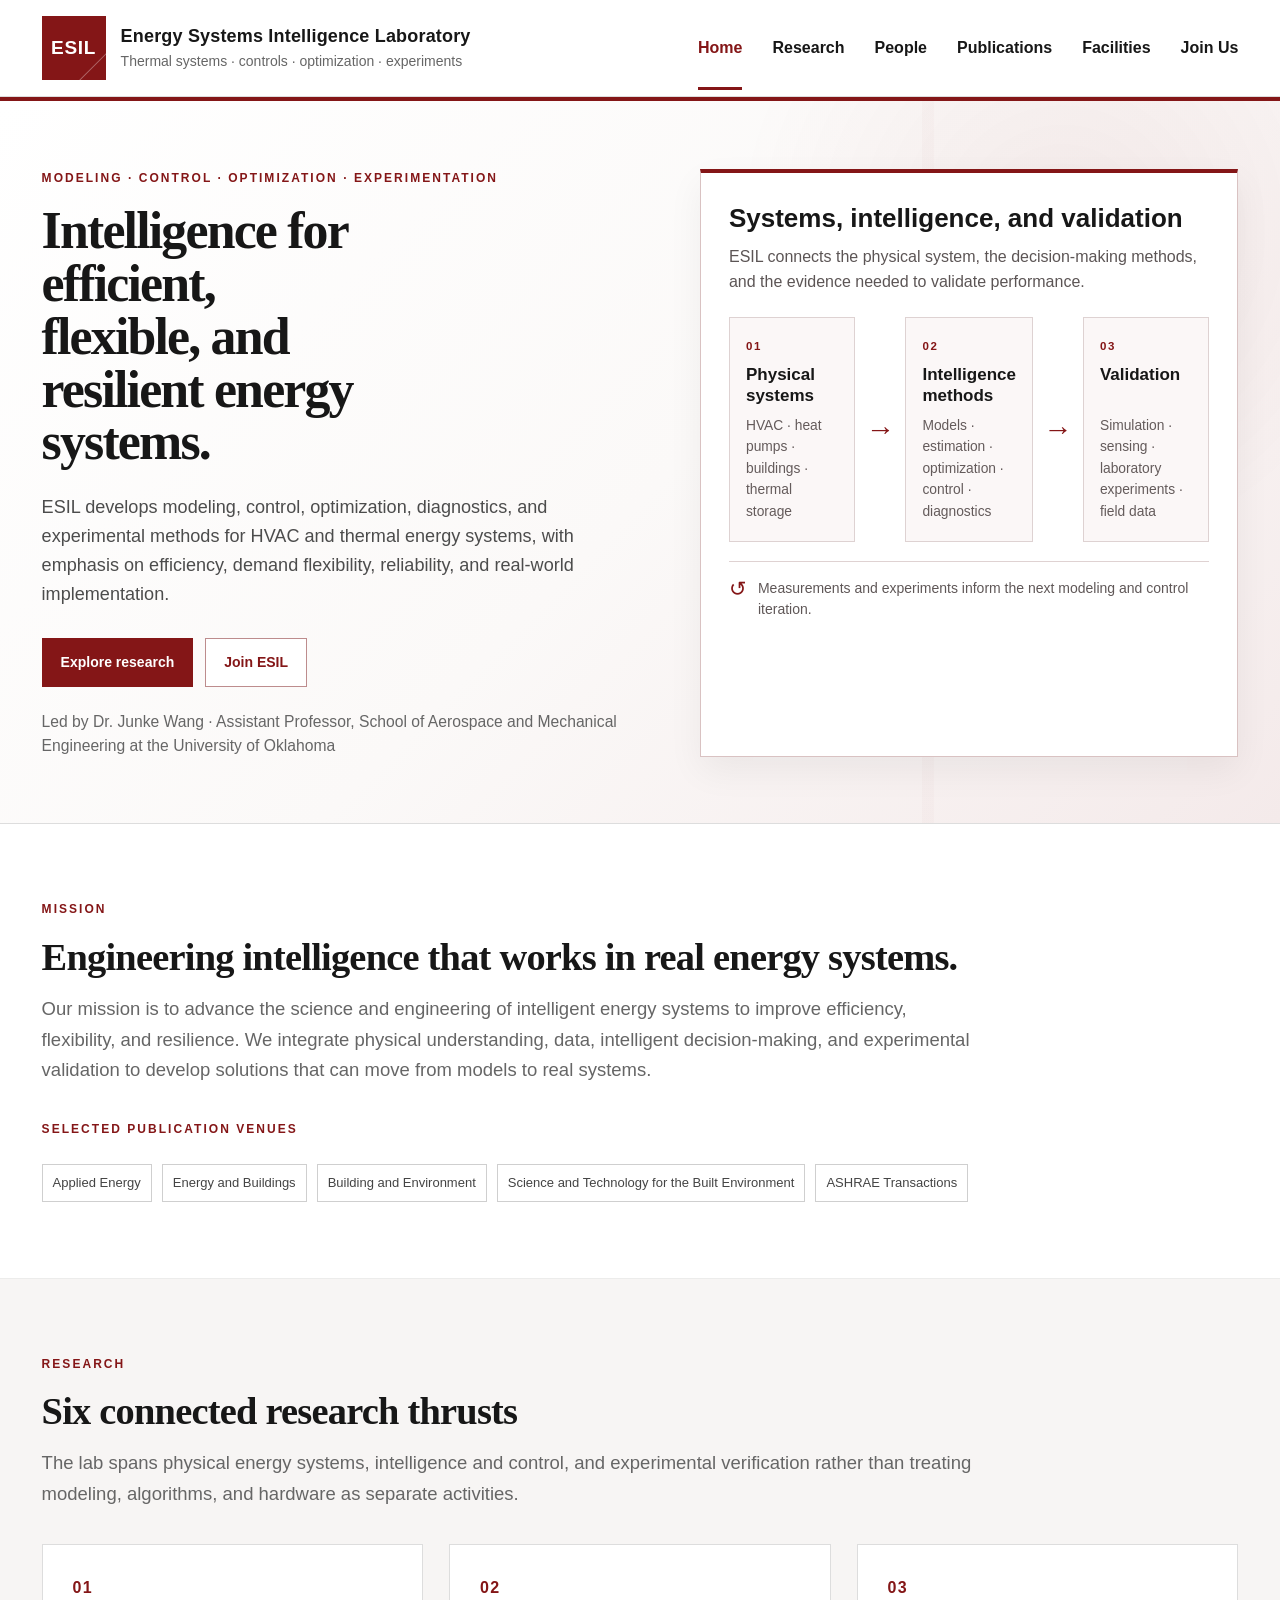
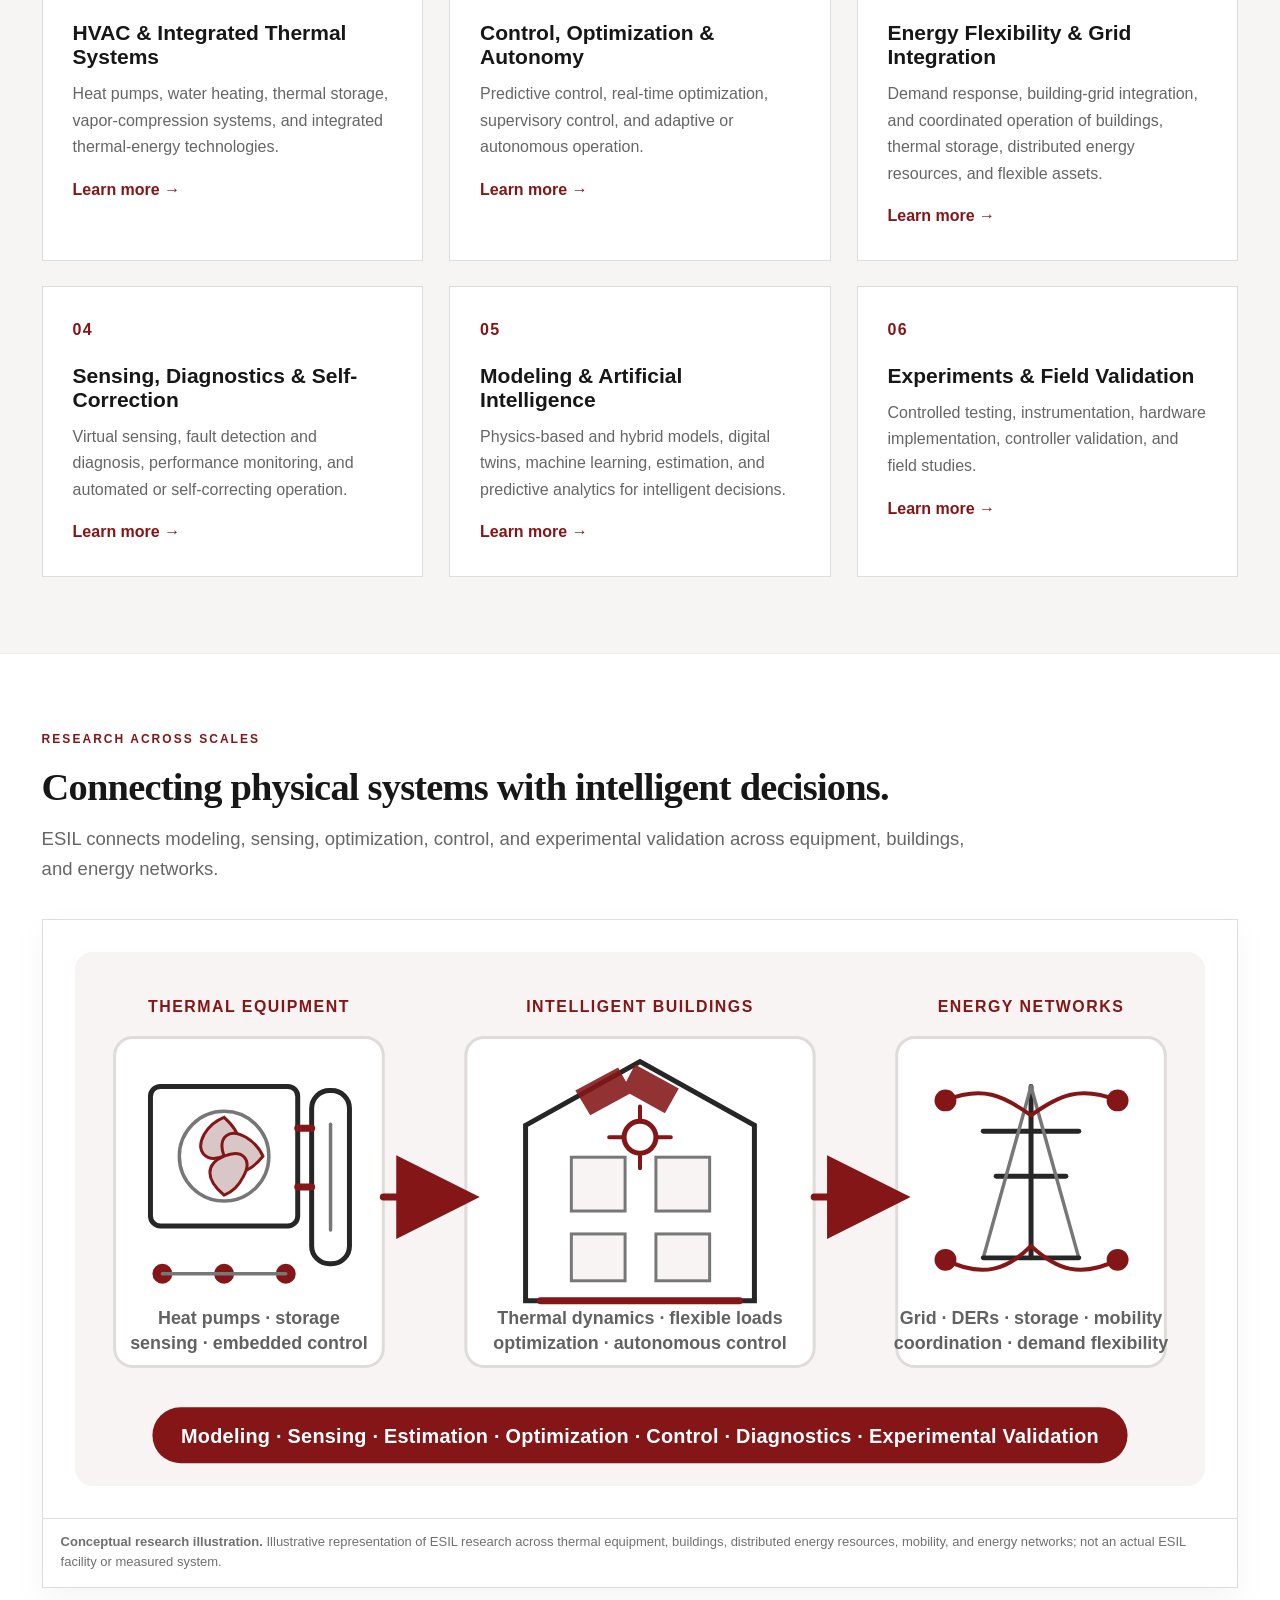
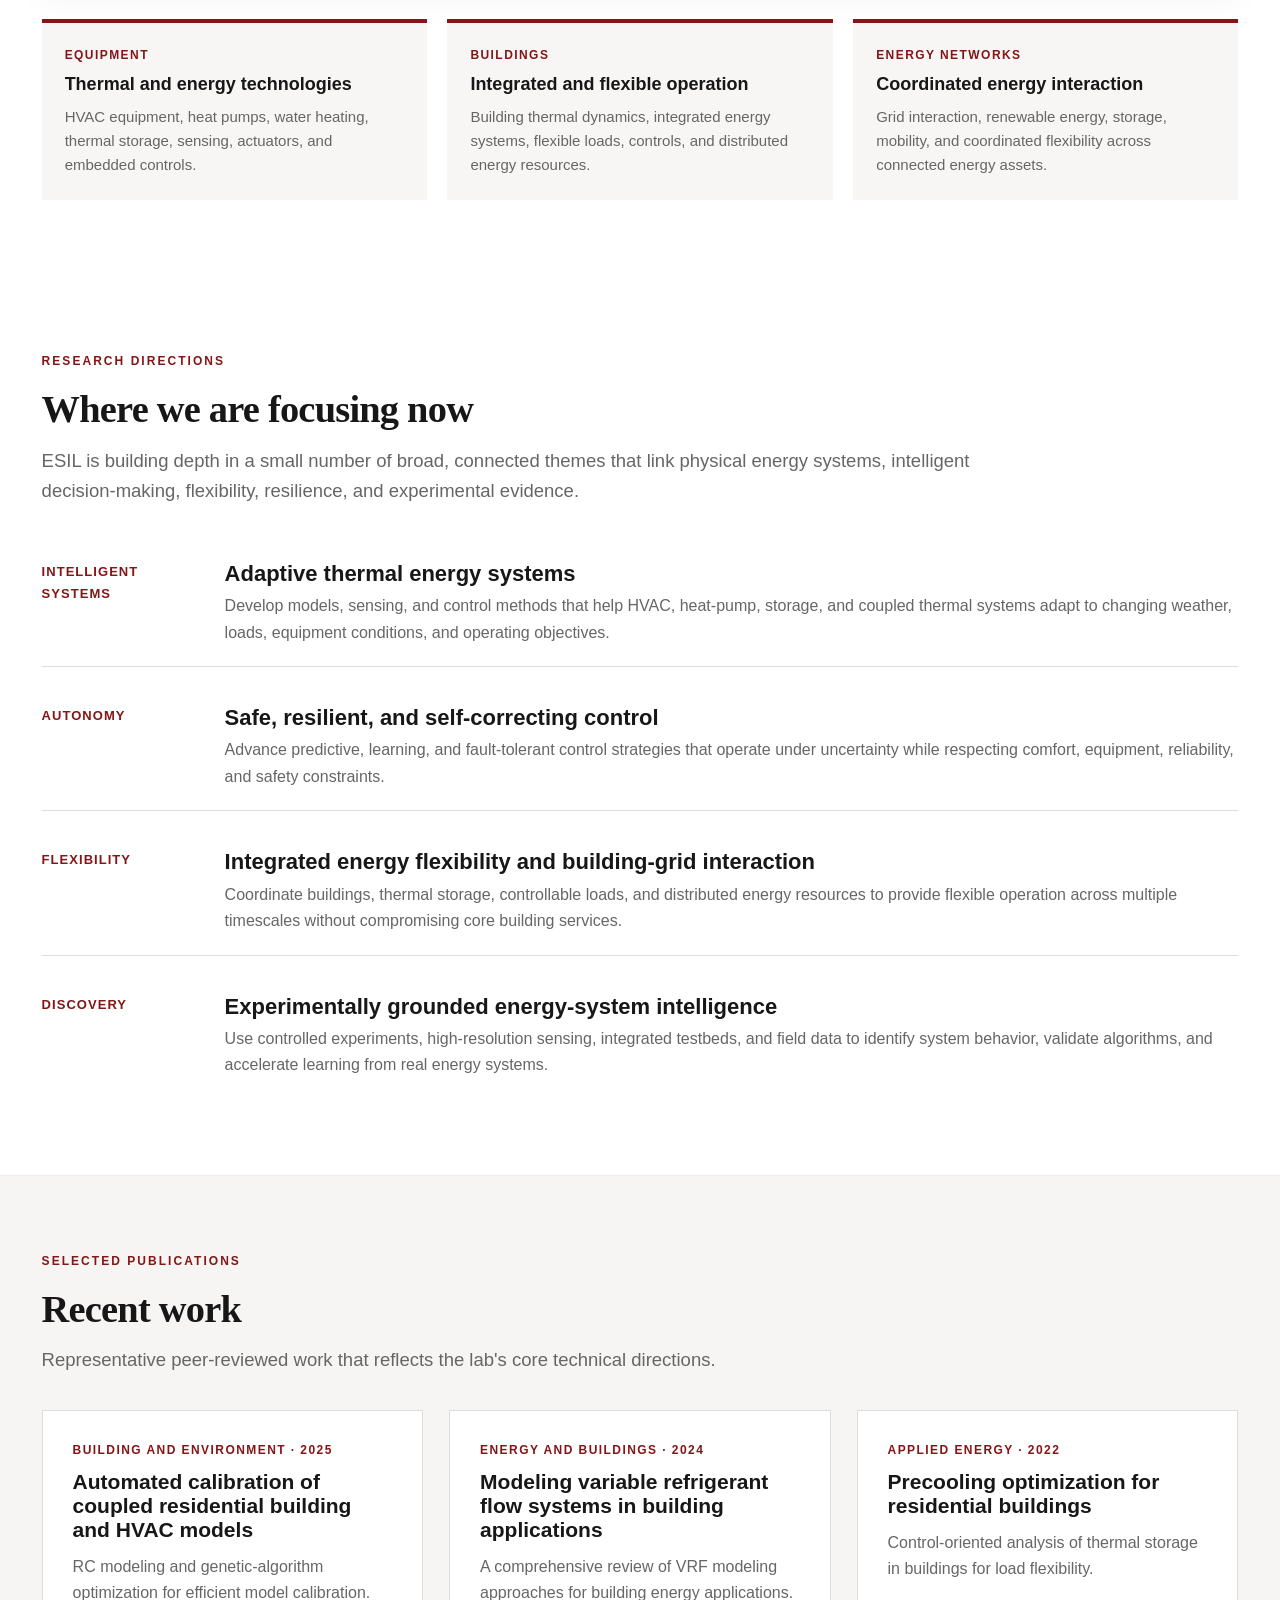
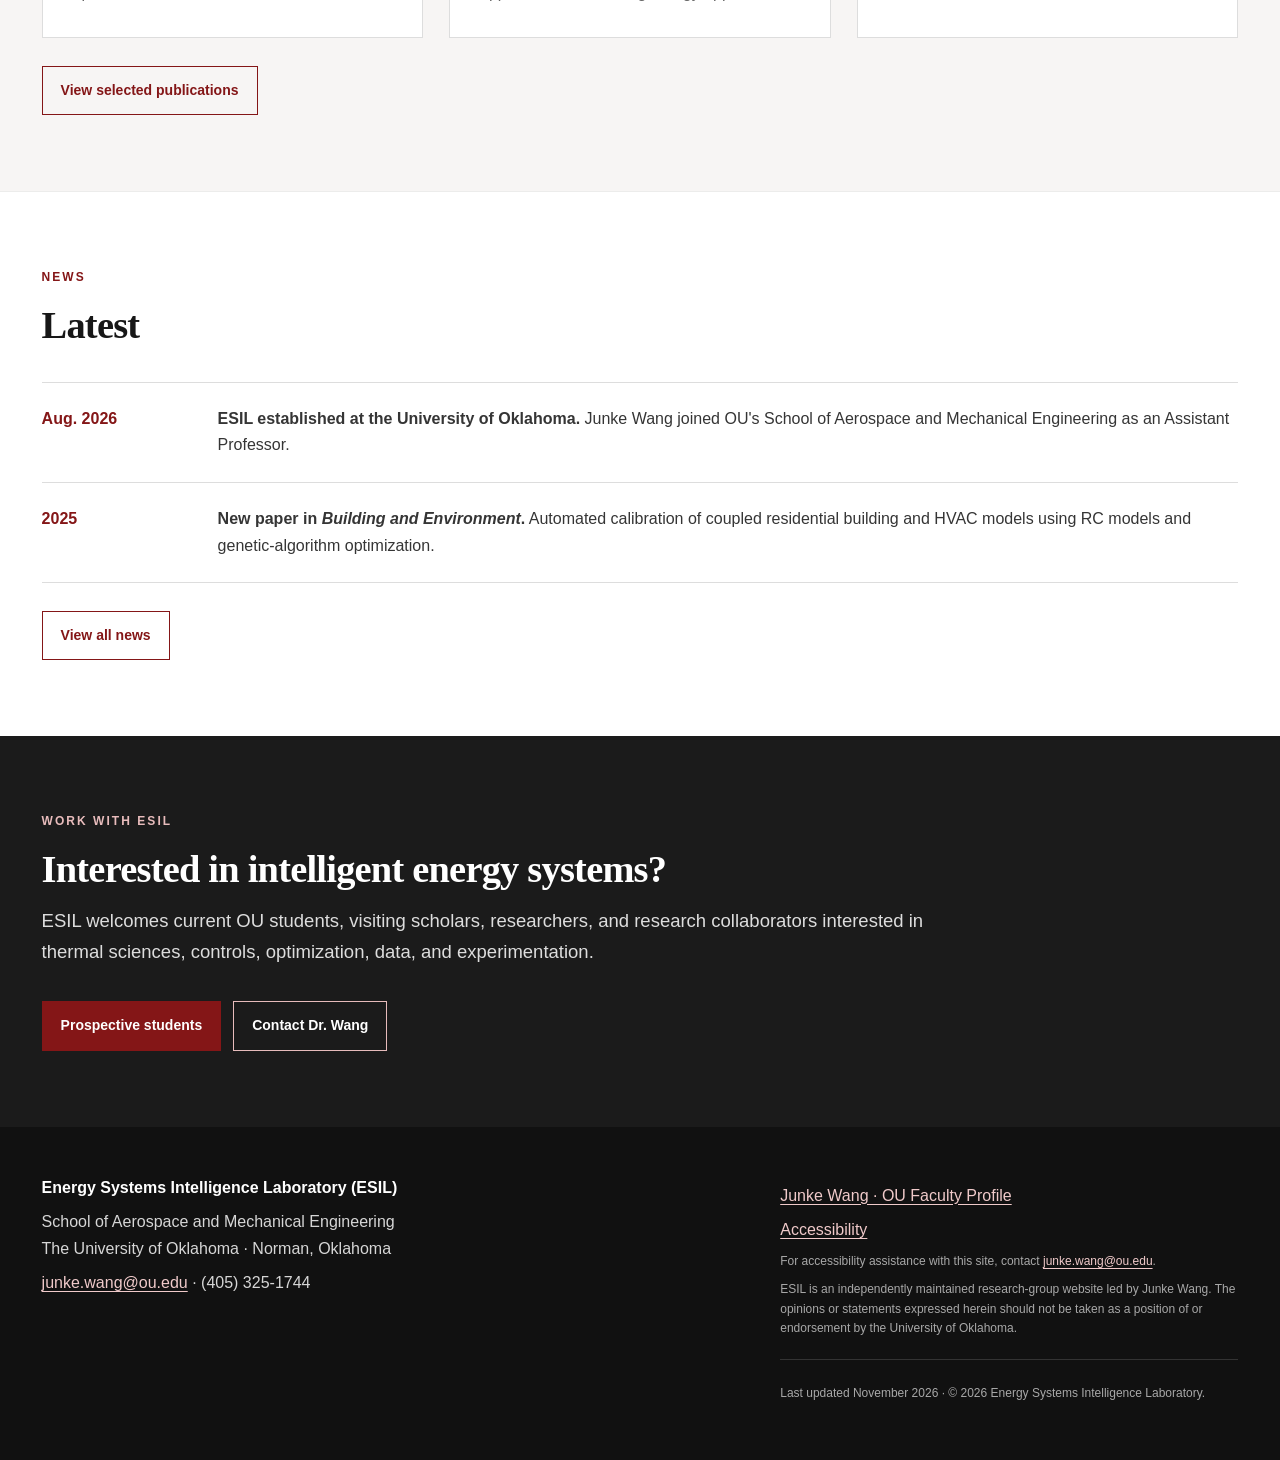
==== commit 76d715bc: "Use clean vector research illustration on homepage" ====
--- a/index.html
+++ b/index.html
@@ -17,7 +17,7 @@
   <title>Energy Systems Intelligence Laboratory (ESIL) | Junke Wang Research Group</title>
   <link rel="icon" href="assets/favicon.svg" type="image/svg+xml">
   <script>document.documentElement.classList.add('js')</script>
-  <link rel="stylesheet" href="assets/styles.css?v=20261112-0132">
+  <link rel="stylesheet" href="assets/styles.css?v=20261112-0210">
   <script type="application/ld+json">
   {
     "@context":"https://schema.org",
@@ -85,7 +85,7 @@
 <section class="hero"><div class="container hero-inner"><div><div class="eyebrow">Modeling · Control · Optimization · Experimentation</div><h1>Intelligence for efficient, flexible, and resilient energy systems.</h1><p>ESIL develops modeling, control, optimization, diagnostics, and experimental methods for HVAC and thermal energy systems, with emphasis on efficiency, demand flexibility, reliability, and real-world implementation.</p><div class="actions"><a class="button primary" href="research.html">Explore research</a><a class="button secondary" href="join.html">Join ESIL</a></div><div class="hero-note">Led by Dr. Junke Wang · Assistant Professor, School of Aerospace and Mechanical Engineering at the University of Oklahoma</div></div><aside class="research-map" aria-label="How ESIL connects physical systems, intelligence methods, and validation"><h2>Systems, intelligence, and validation</h2><p class="research-map-intro">ESIL connects the physical system, the decision-making methods, and the evidence needed to validate performance.</p><div class="research-map-grid"><div class="research-map-card"><span>01</span><strong>Physical systems</strong><small>HVAC · heat pumps · buildings · thermal storage</small></div><div class="research-map-arrow" aria-hidden="true">→</div><div class="research-map-card"><span>02</span><strong>Intelligence methods</strong><small>Models · estimation · optimization · control · diagnostics</small></div><div class="research-map-arrow" aria-hidden="true">→</div><div class="research-map-card"><span>03</span><strong>Validation</strong><small>Simulation · sensing · laboratory experiments · field data</small></div></div><div class="research-map-feedback"><span aria-hidden="true">↺</span> Measurements and experiments inform the next modeling and control iteration.</div></aside></div></section>
 <section><div class="container"><div class="section-heading"><div class="eyebrow">Mission</div><h2>Engineering intelligence that works in real energy systems.</h2><p>Our mission is to advance the science and engineering of intelligent energy systems to improve efficiency, flexibility, and resilience. We integrate physical understanding, data, intelligent decision-making, and experimental validation to develop solutions that can move from models to real systems.</p></div><div class="eyebrow" style="margin:30px 0 12px">Selected publication venues</div><div class="venue-strip" aria-label="Selected publication venues"><span class="venue">Applied Energy</span><span class="venue">Energy and Buildings</span><span class="venue">Building and Environment</span><span class="venue">Science and Technology for the Built Environment</span><span class="venue">ASHRAE Transactions</span></div></div></section>
 <section class="section-alt"><div class="container"><div class="section-heading"><div class="eyebrow">Research</div><h2>Six connected research thrusts</h2><p>The lab spans physical energy systems, intelligence and control, and experimental verification rather than treating modeling, algorithms, and hardware as separate activities.</p></div><div class="grid"><article class="card"><span class="num">01</span><h3>HVAC &amp; Integrated Thermal Systems</h3><p>Heat pumps, water heating, thermal storage, vapor-compression systems, and integrated thermal-energy technologies.</p><p style="margin-top:16px"><a class="stretched" href="research.html#thermal">Learn more</a></p></article><article class="card"><span class="num">02</span><h3>Control, Optimization &amp; Autonomy</h3><p>Predictive control, real-time optimization, supervisory control, and adaptive or autonomous operation.</p><p style="margin-top:16px"><a class="stretched" href="research.html#control">Learn more</a></p></article><article class="card"><span class="num">03</span><h3>Energy Flexibility &amp; Grid Integration</h3><p>Demand response, building-grid integration, and coordinated operation of buildings, thermal storage, distributed energy resources, and flexible assets.</p><p style="margin-top:16px"><a class="stretched" href="research.html#grid">Learn more</a></p></article><article class="card"><span class="num">04</span><h3>Sensing, Diagnostics &amp; Self-Correction</h3><p>Virtual sensing, fault detection and diagnosis, performance monitoring, and automated or self-correcting operation.</p><p style="margin-top:16px"><a class="stretched" href="research.html#fdd">Learn more</a></p></article><article class="card"><span class="num">05</span><h3>Modeling &amp; Artificial Intelligence</h3><p>Physics-based and hybrid models, digital twins, machine learning, estimation, and predictive analytics for intelligent decisions.</p><p style="margin-top:16px"><a class="stretched" href="research.html#modeling">Learn more</a></p></article><article class="card"><span class="num">06</span><h3>Experiments &amp; Field Validation</h3><p>Controlled testing, instrumentation, hardware implementation, controller validation, and field studies.</p><p style="margin-top:16px"><a class="stretched" href="research.html#experiments">Learn more</a></p></article></div></div></section>
-<section class="scale-section"><div class="container"><div class="section-heading"><div class="eyebrow">Research across scales</div><h2>Connecting physical systems with intelligent decisions.</h2><p>ESIL connects modeling, sensing, optimization, control, and experimental validation across equipment, buildings, and energy networks.</p></div><figure class="scale-figure"><picture class="scale-picture"><img class="scale-image" src="https://raw.githubusercontent.com/junke-wang-research/junke-wang-research.github.io/main/assets/research-across-scales.webp" width="1000" height="500" alt="Conceptual research illustration showing connected physical systems and intelligent decisions across equipment, buildings, and energy networks" loading="eager" decoding="async" fetchpriority="high"></picture><figcaption><strong>Conceptual research illustration.</strong> Illustrative representation of ESIL research across thermal equipment, buildings, distributed energy resources, mobility, and energy networks; not an actual ESIL facility or measured system.</figcaption></figure><div class="scale-grid"><article class="scale-card"><div class="kicker">Equipment</div><h3>Thermal and energy technologies</h3><p>HVAC equipment, heat pumps, water heating, thermal storage, sensing, actuators, and embedded controls.</p></article><article class="scale-card"><div class="kicker">Buildings</div><h3>Integrated and flexible operation</h3><p>Building thermal dynamics, integrated energy systems, flexible loads, controls, and distributed energy resources.</p></article><article class="scale-card"><div class="kicker">Energy networks</div><h3>Coordinated energy interaction</h3><p>Grid interaction, renewable energy, storage, mobility, and coordinated flexibility across connected energy assets.</p></article></div></div></section>
+<section class="scale-section"><div class="container"><div class="section-heading"><div class="eyebrow">Research across scales</div><h2>Connecting physical systems with intelligent decisions.</h2><p>ESIL connects modeling, sensing, optimization, control, and experimental validation across equipment, buildings, and energy networks.</p></div><figure class="scale-figure"><img class="scale-image" src="assets/research-across-scales.svg?v=20261112-0210" width="1200" height="600" alt="Conceptual ESIL research diagram connecting thermal equipment, intelligent buildings, and energy networks through modeling, sensing, optimization, control, diagnostics, and experimental validation" loading="eager" decoding="async"><figcaption><strong>Conceptual research illustration.</strong> Illustrative representation of ESIL research across thermal equipment, buildings, distributed energy resources, mobility, and energy networks; not an actual ESIL facility or measured system.</figcaption></figure><div class="scale-grid"><article class="scale-card"><div class="kicker">Equipment</div><h3>Thermal and energy technologies</h3><p>HVAC equipment, heat pumps, water heating, thermal storage, sensing, actuators, and embedded controls.</p></article><article class="scale-card"><div class="kicker">Buildings</div><h3>Integrated and flexible operation</h3><p>Building thermal dynamics, integrated energy systems, flexible loads, controls, and distributed energy resources.</p></article><article class="scale-card"><div class="kicker">Energy networks</div><h3>Coordinated energy interaction</h3><p>Grid interaction, renewable energy, storage, mobility, and coordinated flexibility across connected energy assets.</p></article></div></div></section>
 <section><div class="container"><div class="section-heading"><div class="eyebrow">Research directions</div><h2>Where we are focusing now</h2><p>ESIL is building depth in a small number of broad, connected themes that link physical energy systems, intelligent decision-making, flexibility, resilience, and experimental evidence.</p></div><div class="feature-list"><div class="feature-row"><div class="label">Intelligent systems</div><div><h3>Adaptive thermal energy systems</h3><p>Develop models, sensing, and control methods that help HVAC, heat-pump, storage, and coupled thermal systems adapt to changing weather, loads, equipment conditions, and operating objectives.</p></div></div><div class="feature-row"><div class="label">Autonomy</div><div><h3>Safe, resilient, and self-correcting control</h3><p>Advance predictive, learning, and fault-tolerant control strategies that operate under uncertainty while respecting comfort, equipment, reliability, and safety constraints.</p></div></div><div class="feature-row"><div class="label">Flexibility</div><div><h3>Integrated energy flexibility and building-grid interaction</h3><p>Coordinate buildings, thermal storage, controllable loads, and distributed energy resources to provide flexible operation across multiple timescales without compromising core building services.</p></div></div><div class="feature-row"><div class="label">Discovery</div><div><h3>Experimentally grounded energy-system intelligence</h3><p>Use controlled experiments, high-resolution sensing, integrated testbeds, and field data to identify system behavior, validate algorithms, and accelerate learning from real energy systems.</p></div></div></div></div></section>
 <section class="section-alt"><div class="container"><div class="section-heading"><div class="eyebrow">Selected publications</div><h2>Recent work</h2><p>Representative peer-reviewed work that reflects the lab's core technical directions.</p></div><div class="grid"><article class="card"><div class="kicker">Building and Environment · 2025</div><h3>Automated calibration of coupled residential building and HVAC models</h3><p>RC modeling and genetic-algorithm optimization for efficient model calibration.</p></article><article class="card"><div class="kicker">Energy and Buildings · 2024</div><h3>Modeling variable refrigerant flow systems in building applications</h3><p>A comprehensive review of VRF modeling approaches for building energy applications.</p></article><article class="card"><div class="kicker">Applied Energy · 2022</div><h3>Precooling optimization for residential buildings</h3><p>Control-oriented analysis of thermal storage in buildings for load flexibility.</p></article></div><div class="actions"><a class="button secondary" href="publications.html">View selected publications</a></div></div></section>
 <section><div class="container"><div class="section-heading"><div class="eyebrow">News</div><h2>Latest</h2></div><div class="news-list"><div class="news-item"><time datetime="2026-08">Aug. 2026</time><div><strong>ESIL established at the University of Oklahoma.</strong> Junke Wang joined OU's School of Aerospace and Mechanical Engineering as an Assistant Professor.</div></div><div class="news-item"><time datetime="2025">2025</time><div><strong>New paper in <em>Building and Environment</em>.</strong> Automated calibration of coupled residential building and HVAC models using RC models and genetic-algorithm optimization.</div></div></div><div class="actions"><a class="button secondary" href="news.html">View all news</a></div></div></section>
@@ -93,6 +93,6 @@
 </main>
 <footer class="site-footer"><div class="container footer-grid"><div><strong>Energy Systems Intelligence Laboratory (ESIL)</strong><p>School of Aerospace and Mechanical Engineering<br>The University of Oklahoma · Norman, Oklahoma</p><p><a href="mailto:junke.wang@ou.edu">junke.wang@ou.edu</a> · (405) 325-1744</p></div><div><p><a href="https://ou.edu/coe/ame/people/faculty/junke-wang">Junke Wang · OU Faculty Profile</a></p><p><a href="https://www.ou.edu/marcomm/accessibility-statement">Accessibility</a></p><p class="small">For accessibility assistance with this site, contact <a href="mailto:junke.wang@ou.edu">junke.wang@ou.edu</a>.</p><p class="small">ESIL is an independently maintained research-group website led by Junke Wang. The opinions or statements expressed herein should not be taken as a position of or endorsement by the University of Oklahoma.</p><div class="footer-meta"><p class="small">Last updated November 2026 · © <span data-year></span> Energy Systems Intelligence Laboratory.</p></div></div></div></footer>
 <script src="assets/site.js?v=20260909-2135"></script>
-<!-- deployment-refresh-20261112-0136 -->
+<!-- deployment-refresh-20261112-0210 -->
 </body>
 </html>
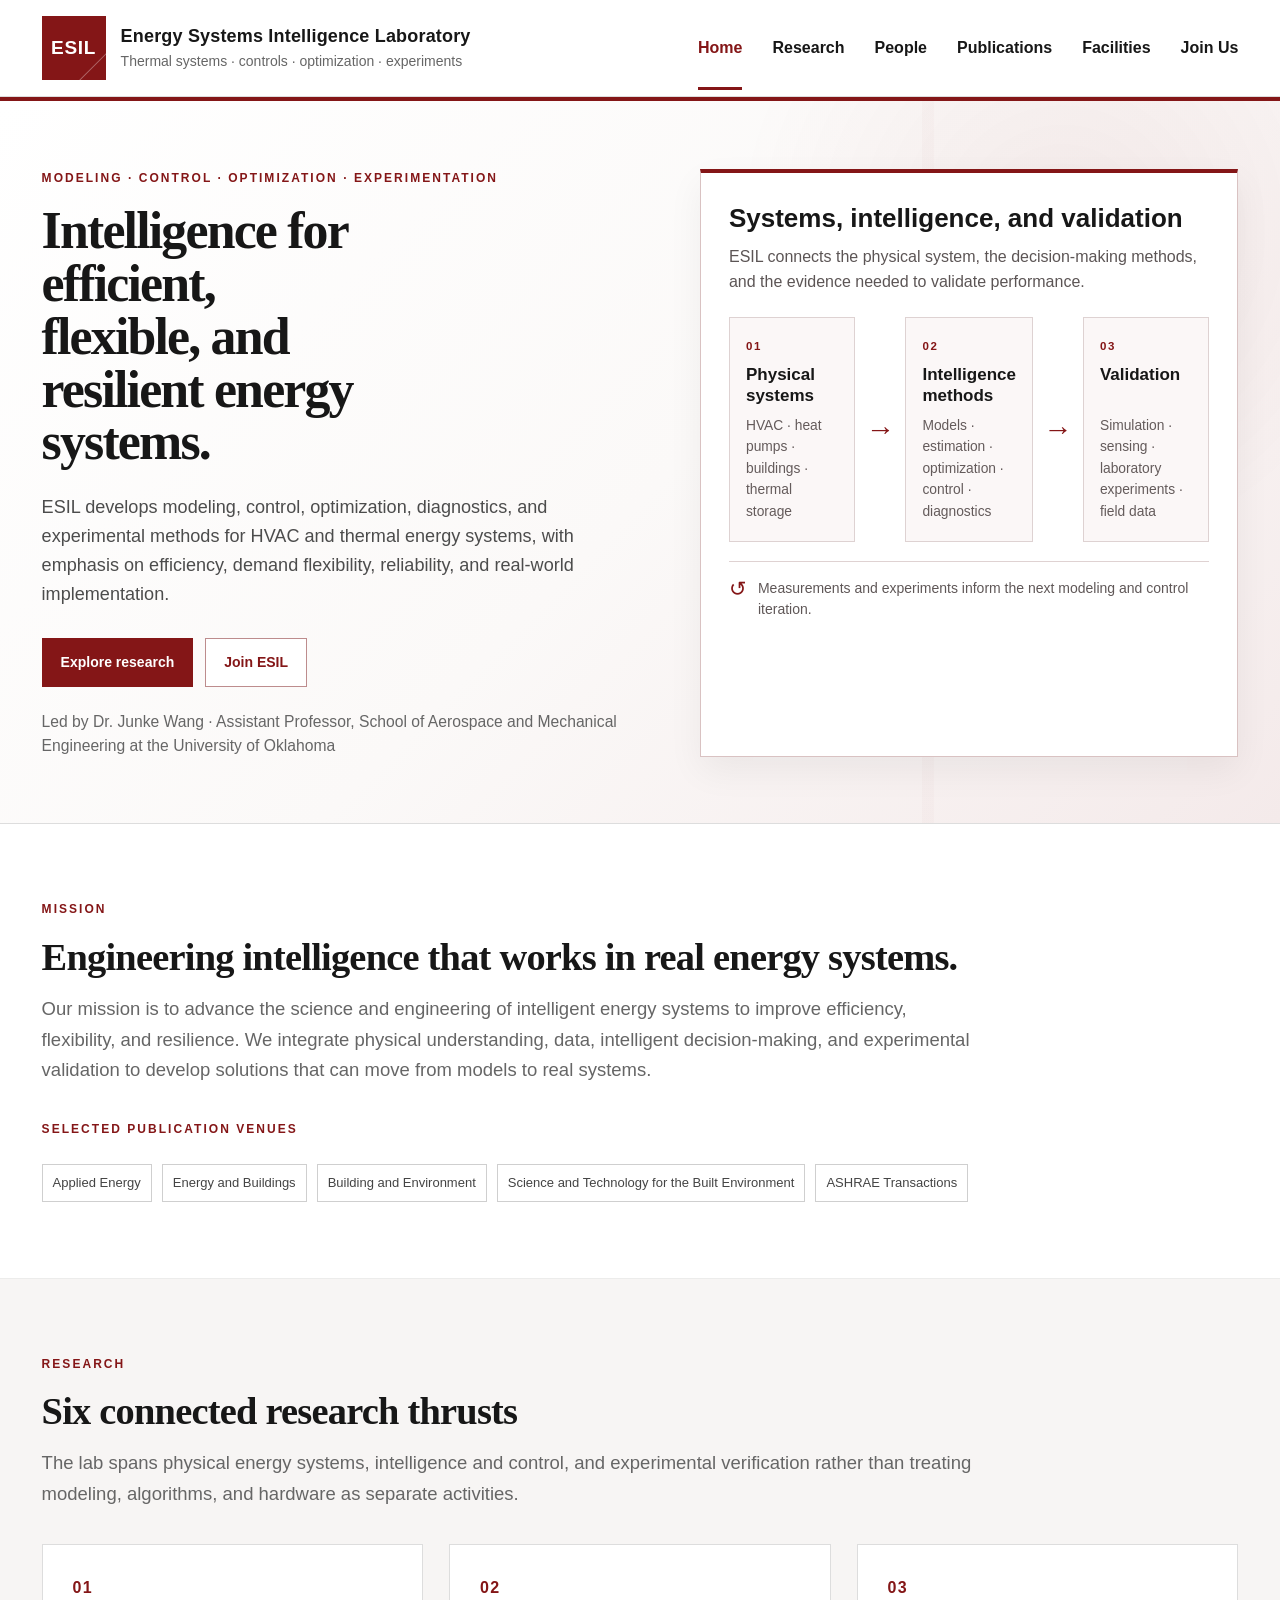
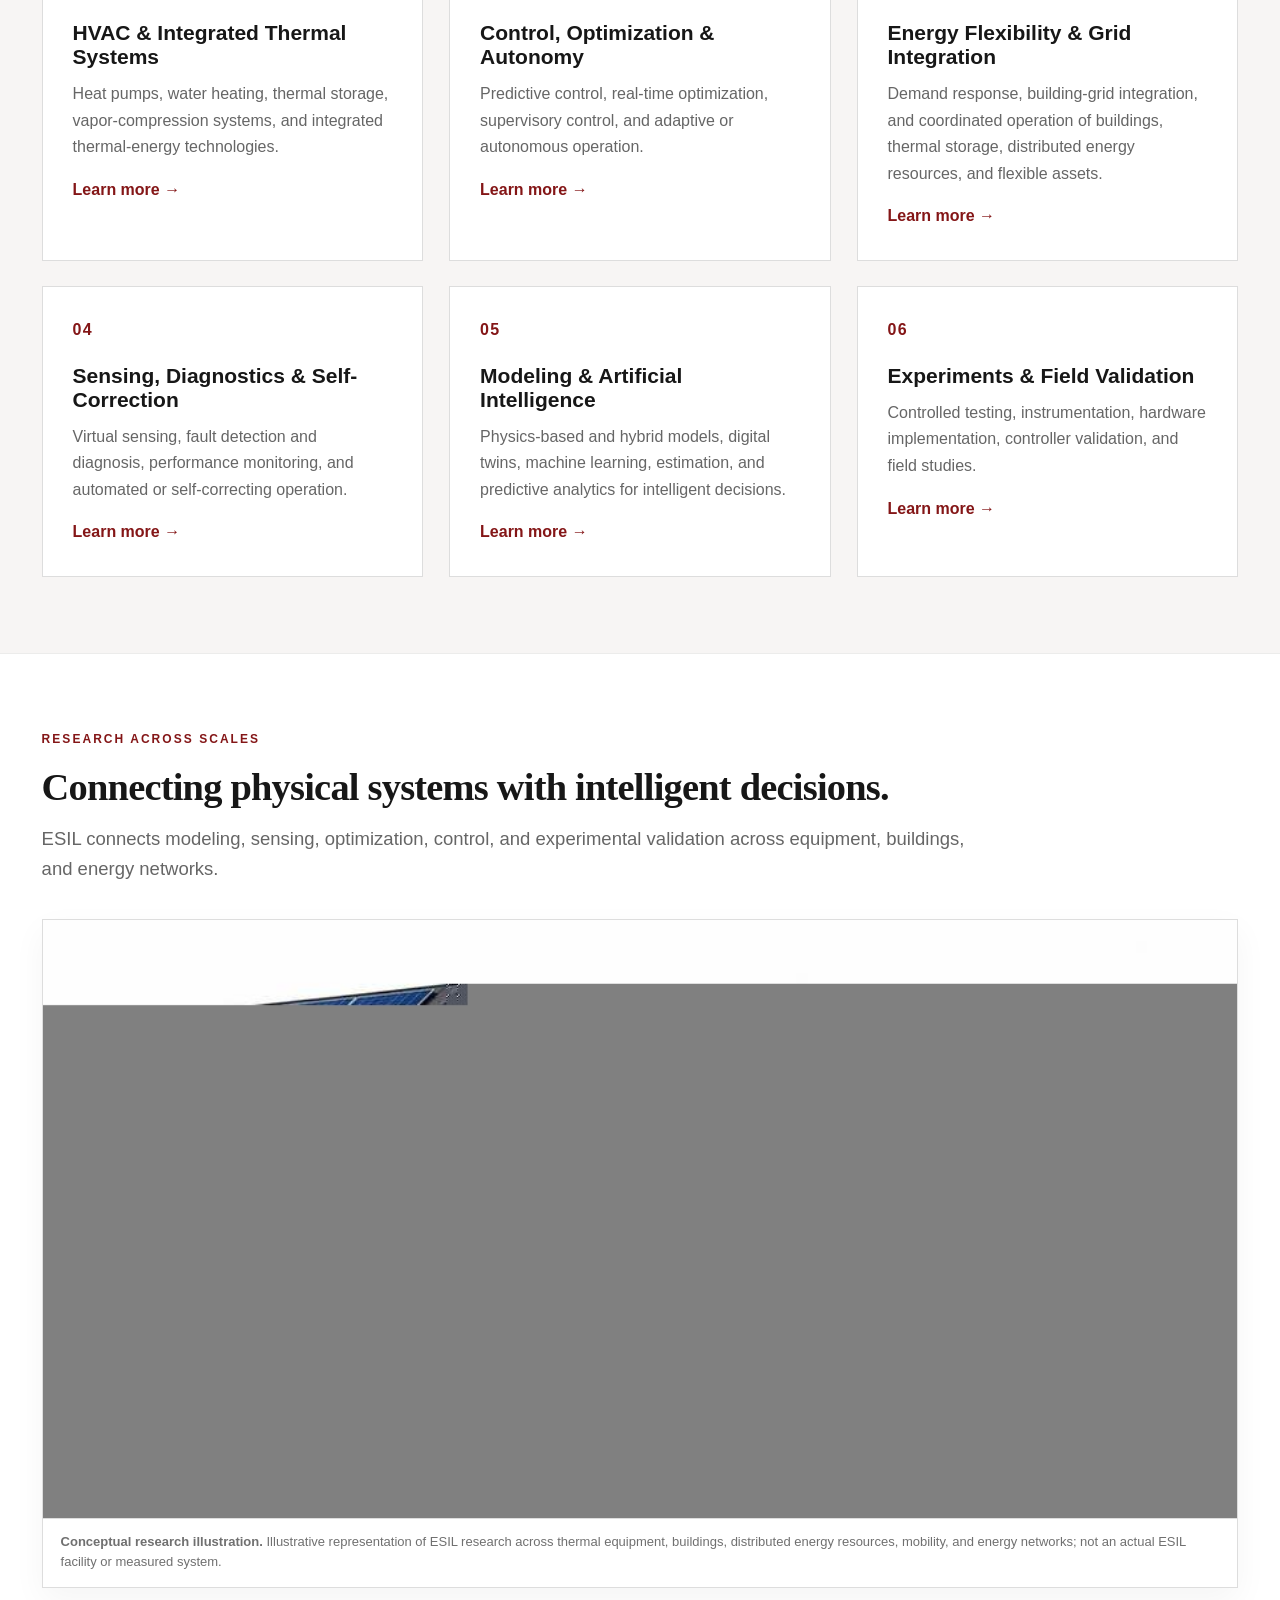
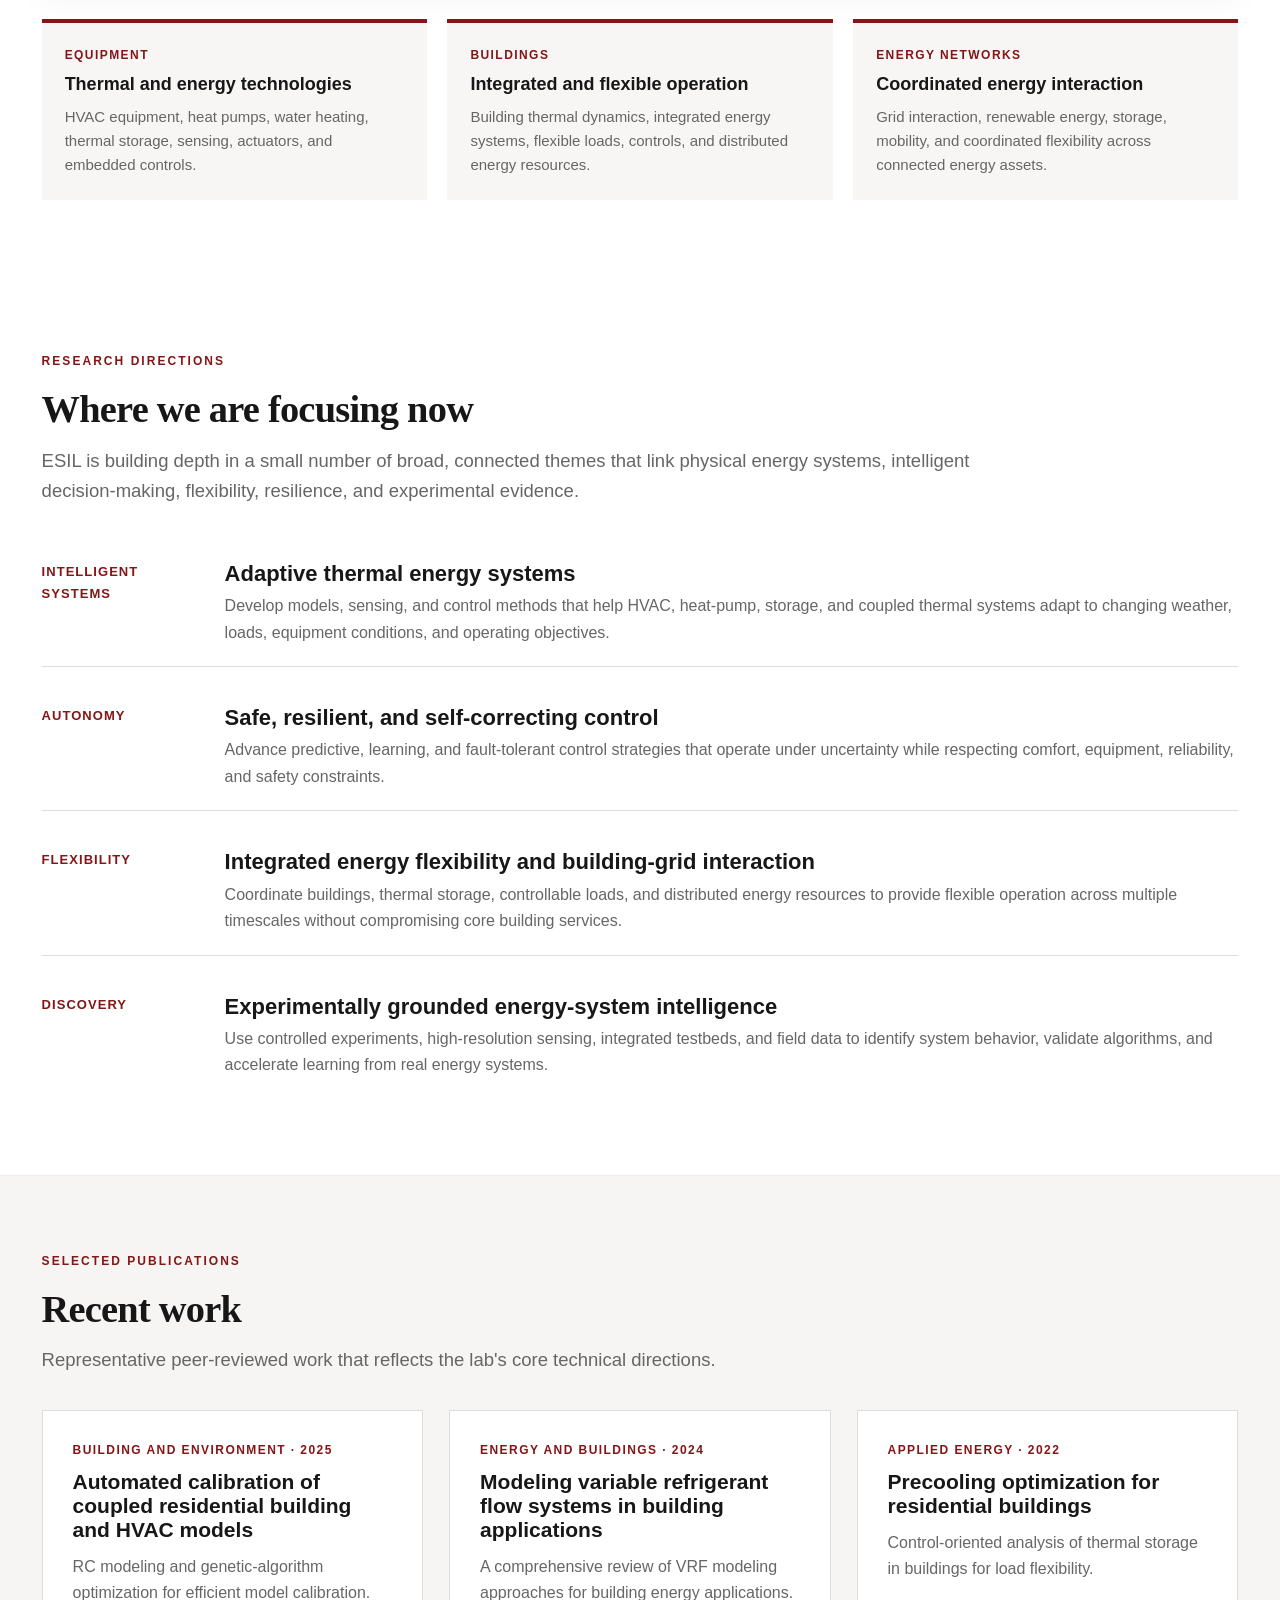
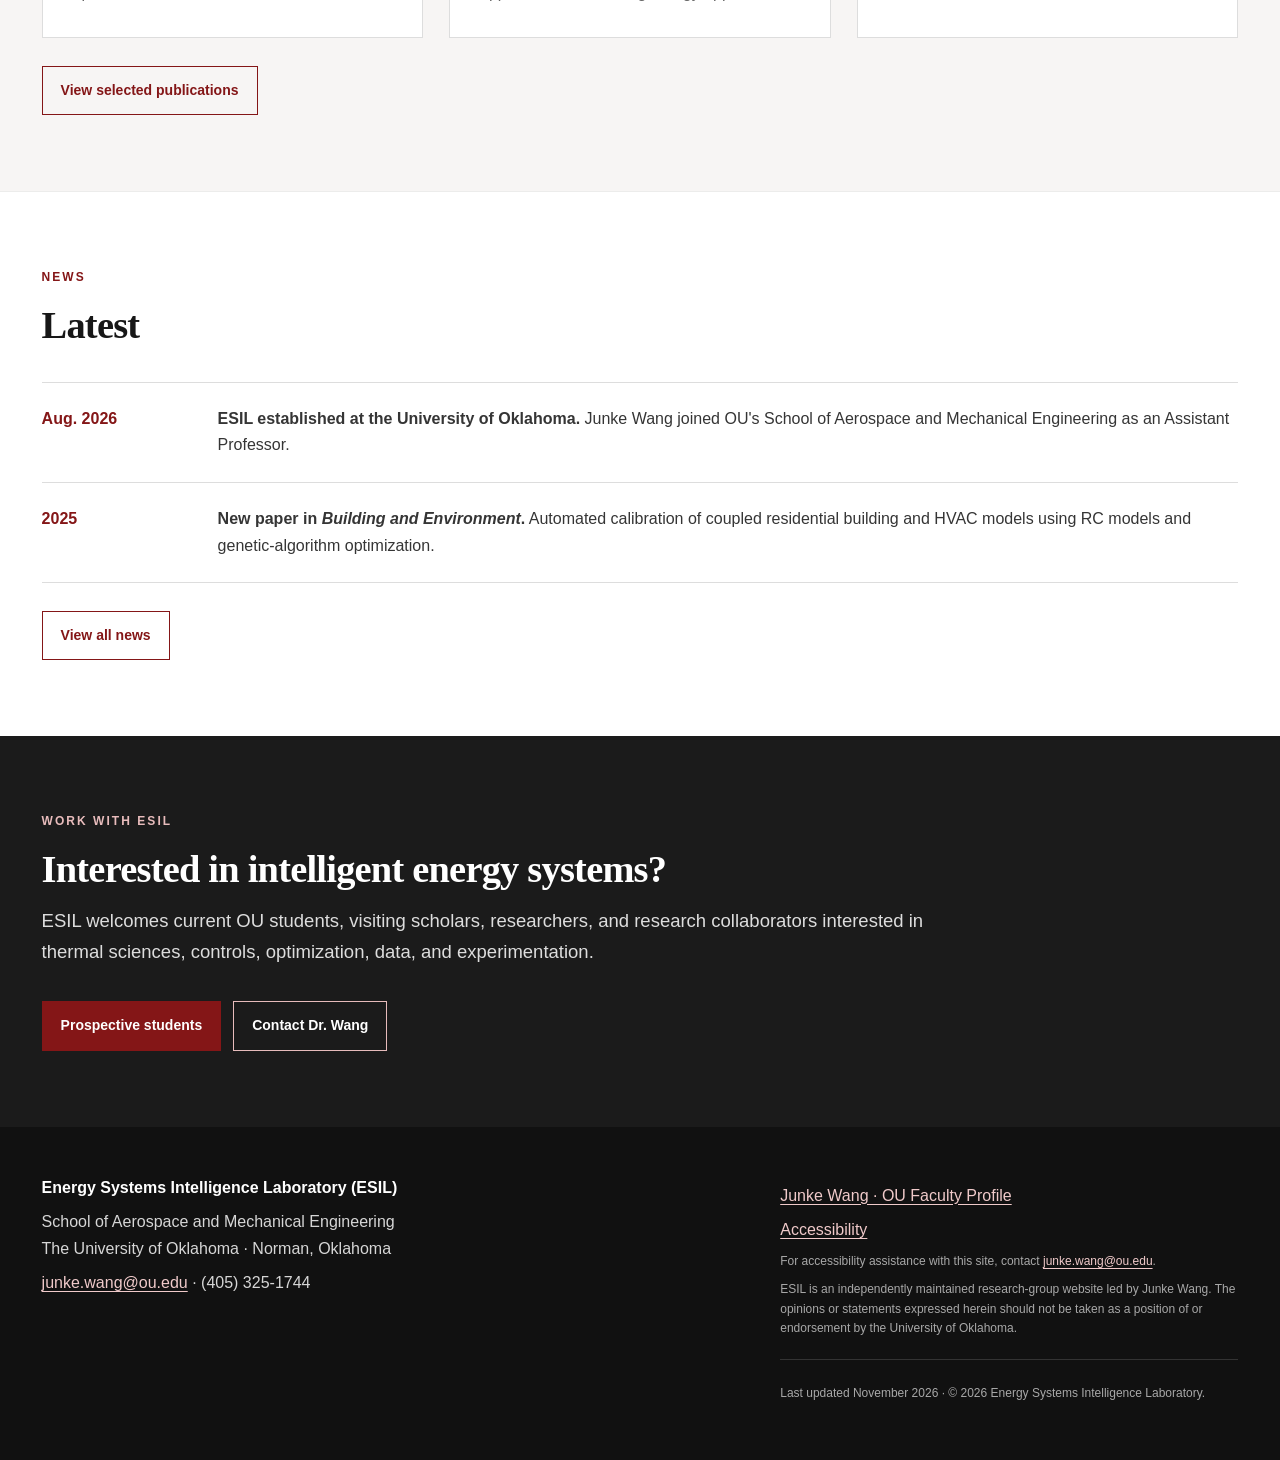
==== commit 2eaf816b: "Use valid JPEG research illustration" ====
--- a/index.html
+++ b/index.html
@@ -17,7 +17,7 @@
   <title>Energy Systems Intelligence Laboratory (ESIL) | Junke Wang Research Group</title>
   <link rel="icon" href="assets/favicon.svg" type="image/svg+xml">
   <script>document.documentElement.classList.add('js')</script>
-  <link rel="stylesheet" href="assets/styles.css?v=20261112-0210">
+  <link rel="stylesheet" href="assets/styles.css?v=20261111-2020">
   <script type="application/ld+json">
   {
     "@context":"https://schema.org",
@@ -85,7 +85,7 @@
 <section class="hero"><div class="container hero-inner"><div><div class="eyebrow">Modeling · Control · Optimization · Experimentation</div><h1>Intelligence for efficient, flexible, and resilient energy systems.</h1><p>ESIL develops modeling, control, optimization, diagnostics, and experimental methods for HVAC and thermal energy systems, with emphasis on efficiency, demand flexibility, reliability, and real-world implementation.</p><div class="actions"><a class="button primary" href="research.html">Explore research</a><a class="button secondary" href="join.html">Join ESIL</a></div><div class="hero-note">Led by Dr. Junke Wang · Assistant Professor, School of Aerospace and Mechanical Engineering at the University of Oklahoma</div></div><aside class="research-map" aria-label="How ESIL connects physical systems, intelligence methods, and validation"><h2>Systems, intelligence, and validation</h2><p class="research-map-intro">ESIL connects the physical system, the decision-making methods, and the evidence needed to validate performance.</p><div class="research-map-grid"><div class="research-map-card"><span>01</span><strong>Physical systems</strong><small>HVAC · heat pumps · buildings · thermal storage</small></div><div class="research-map-arrow" aria-hidden="true">→</div><div class="research-map-card"><span>02</span><strong>Intelligence methods</strong><small>Models · estimation · optimization · control · diagnostics</small></div><div class="research-map-arrow" aria-hidden="true">→</div><div class="research-map-card"><span>03</span><strong>Validation</strong><small>Simulation · sensing · laboratory experiments · field data</small></div></div><div class="research-map-feedback"><span aria-hidden="true">↺</span> Measurements and experiments inform the next modeling and control iteration.</div></aside></div></section>
 <section><div class="container"><div class="section-heading"><div class="eyebrow">Mission</div><h2>Engineering intelligence that works in real energy systems.</h2><p>Our mission is to advance the science and engineering of intelligent energy systems to improve efficiency, flexibility, and resilience. We integrate physical understanding, data, intelligent decision-making, and experimental validation to develop solutions that can move from models to real systems.</p></div><div class="eyebrow" style="margin:30px 0 12px">Selected publication venues</div><div class="venue-strip" aria-label="Selected publication venues"><span class="venue">Applied Energy</span><span class="venue">Energy and Buildings</span><span class="venue">Building and Environment</span><span class="venue">Science and Technology for the Built Environment</span><span class="venue">ASHRAE Transactions</span></div></div></section>
 <section class="section-alt"><div class="container"><div class="section-heading"><div class="eyebrow">Research</div><h2>Six connected research thrusts</h2><p>The lab spans physical energy systems, intelligence and control, and experimental verification rather than treating modeling, algorithms, and hardware as separate activities.</p></div><div class="grid"><article class="card"><span class="num">01</span><h3>HVAC &amp; Integrated Thermal Systems</h3><p>Heat pumps, water heating, thermal storage, vapor-compression systems, and integrated thermal-energy technologies.</p><p style="margin-top:16px"><a class="stretched" href="research.html#thermal">Learn more</a></p></article><article class="card"><span class="num">02</span><h3>Control, Optimization &amp; Autonomy</h3><p>Predictive control, real-time optimization, supervisory control, and adaptive or autonomous operation.</p><p style="margin-top:16px"><a class="stretched" href="research.html#control">Learn more</a></p></article><article class="card"><span class="num">03</span><h3>Energy Flexibility &amp; Grid Integration</h3><p>Demand response, building-grid integration, and coordinated operation of buildings, thermal storage, distributed energy resources, and flexible assets.</p><p style="margin-top:16px"><a class="stretched" href="research.html#grid">Learn more</a></p></article><article class="card"><span class="num">04</span><h3>Sensing, Diagnostics &amp; Self-Correction</h3><p>Virtual sensing, fault detection and diagnosis, performance monitoring, and automated or self-correcting operation.</p><p style="margin-top:16px"><a class="stretched" href="research.html#fdd">Learn more</a></p></article><article class="card"><span class="num">05</span><h3>Modeling &amp; Artificial Intelligence</h3><p>Physics-based and hybrid models, digital twins, machine learning, estimation, and predictive analytics for intelligent decisions.</p><p style="margin-top:16px"><a class="stretched" href="research.html#modeling">Learn more</a></p></article><article class="card"><span class="num">06</span><h3>Experiments &amp; Field Validation</h3><p>Controlled testing, instrumentation, hardware implementation, controller validation, and field studies.</p><p style="margin-top:16px"><a class="stretched" href="research.html#experiments">Learn more</a></p></article></div></div></section>
-<section class="scale-section"><div class="container"><div class="section-heading"><div class="eyebrow">Research across scales</div><h2>Connecting physical systems with intelligent decisions.</h2><p>ESIL connects modeling, sensing, optimization, control, and experimental validation across equipment, buildings, and energy networks.</p></div><figure class="scale-figure"><img class="scale-image" src="assets/research-across-scales.svg?v=20261112-0210" width="1200" height="600" alt="Conceptual ESIL research diagram connecting thermal equipment, intelligent buildings, and energy networks through modeling, sensing, optimization, control, diagnostics, and experimental validation" loading="eager" decoding="async"><figcaption><strong>Conceptual research illustration.</strong> Illustrative representation of ESIL research across thermal equipment, buildings, distributed energy resources, mobility, and energy networks; not an actual ESIL facility or measured system.</figcaption></figure><div class="scale-grid"><article class="scale-card"><div class="kicker">Equipment</div><h3>Thermal and energy technologies</h3><p>HVAC equipment, heat pumps, water heating, thermal storage, sensing, actuators, and embedded controls.</p></article><article class="scale-card"><div class="kicker">Buildings</div><h3>Integrated and flexible operation</h3><p>Building thermal dynamics, integrated energy systems, flexible loads, controls, and distributed energy resources.</p></article><article class="scale-card"><div class="kicker">Energy networks</div><h3>Coordinated energy interaction</h3><p>Grid interaction, renewable energy, storage, mobility, and coordinated flexibility across connected energy assets.</p></article></div></div></section>
+<section class="scale-section"><div class="container"><div class="section-heading"><div class="eyebrow">Research across scales</div><h2>Connecting physical systems with intelligent decisions.</h2><p>ESIL connects modeling, sensing, optimization, control, and experimental validation across equipment, buildings, and energy networks.</p></div><figure class="scale-figure"><img class="scale-image" src="assets/research-across-scales.jpg?v=20261111-2020" width="900" height="450" alt="Conceptual research illustration showing connected physical systems and intelligent decisions across thermal equipment, buildings, distributed energy resources, mobility, and energy networks" loading="eager" decoding="async" fetchpriority="high"><figcaption><strong>Conceptual research illustration.</strong> Illustrative representation of ESIL research across thermal equipment, buildings, distributed energy resources, mobility, and energy networks; not an actual ESIL facility or measured system.</figcaption></figure><div class="scale-grid"><article class="scale-card"><div class="kicker">Equipment</div><h3>Thermal and energy technologies</h3><p>HVAC equipment, heat pumps, water heating, thermal storage, sensing, actuators, and embedded controls.</p></article><article class="scale-card"><div class="kicker">Buildings</div><h3>Integrated and flexible operation</h3><p>Building thermal dynamics, integrated energy systems, flexible loads, controls, and distributed energy resources.</p></article><article class="scale-card"><div class="kicker">Energy networks</div><h3>Coordinated energy interaction</h3><p>Grid interaction, renewable energy, storage, mobility, and coordinated flexibility across connected energy assets.</p></article></div></div></section>
 <section><div class="container"><div class="section-heading"><div class="eyebrow">Research directions</div><h2>Where we are focusing now</h2><p>ESIL is building depth in a small number of broad, connected themes that link physical energy systems, intelligent decision-making, flexibility, resilience, and experimental evidence.</p></div><div class="feature-list"><div class="feature-row"><div class="label">Intelligent systems</div><div><h3>Adaptive thermal energy systems</h3><p>Develop models, sensing, and control methods that help HVAC, heat-pump, storage, and coupled thermal systems adapt to changing weather, loads, equipment conditions, and operating objectives.</p></div></div><div class="feature-row"><div class="label">Autonomy</div><div><h3>Safe, resilient, and self-correcting control</h3><p>Advance predictive, learning, and fault-tolerant control strategies that operate under uncertainty while respecting comfort, equipment, reliability, and safety constraints.</p></div></div><div class="feature-row"><div class="label">Flexibility</div><div><h3>Integrated energy flexibility and building-grid interaction</h3><p>Coordinate buildings, thermal storage, controllable loads, and distributed energy resources to provide flexible operation across multiple timescales without compromising core building services.</p></div></div><div class="feature-row"><div class="label">Discovery</div><div><h3>Experimentally grounded energy-system intelligence</h3><p>Use controlled experiments, high-resolution sensing, integrated testbeds, and field data to identify system behavior, validate algorithms, and accelerate learning from real energy systems.</p></div></div></div></div></section>
 <section class="section-alt"><div class="container"><div class="section-heading"><div class="eyebrow">Selected publications</div><h2>Recent work</h2><p>Representative peer-reviewed work that reflects the lab's core technical directions.</p></div><div class="grid"><article class="card"><div class="kicker">Building and Environment · 2025</div><h3>Automated calibration of coupled residential building and HVAC models</h3><p>RC modeling and genetic-algorithm optimization for efficient model calibration.</p></article><article class="card"><div class="kicker">Energy and Buildings · 2024</div><h3>Modeling variable refrigerant flow systems in building applications</h3><p>A comprehensive review of VRF modeling approaches for building energy applications.</p></article><article class="card"><div class="kicker">Applied Energy · 2022</div><h3>Precooling optimization for residential buildings</h3><p>Control-oriented analysis of thermal storage in buildings for load flexibility.</p></article></div><div class="actions"><a class="button secondary" href="publications.html">View selected publications</a></div></div></section>
 <section><div class="container"><div class="section-heading"><div class="eyebrow">News</div><h2>Latest</h2></div><div class="news-list"><div class="news-item"><time datetime="2026-08">Aug. 2026</time><div><strong>ESIL established at the University of Oklahoma.</strong> Junke Wang joined OU's School of Aerospace and Mechanical Engineering as an Assistant Professor.</div></div><div class="news-item"><time datetime="2025">2025</time><div><strong>New paper in <em>Building and Environment</em>.</strong> Automated calibration of coupled residential building and HVAC models using RC models and genetic-algorithm optimization.</div></div></div><div class="actions"><a class="button secondary" href="news.html">View all news</a></div></div></section>
@@ -93,6 +93,6 @@
 </main>
 <footer class="site-footer"><div class="container footer-grid"><div><strong>Energy Systems Intelligence Laboratory (ESIL)</strong><p>School of Aerospace and Mechanical Engineering<br>The University of Oklahoma · Norman, Oklahoma</p><p><a href="mailto:junke.wang@ou.edu">junke.wang@ou.edu</a> · (405) 325-1744</p></div><div><p><a href="https://ou.edu/coe/ame/people/faculty/junke-wang">Junke Wang · OU Faculty Profile</a></p><p><a href="https://www.ou.edu/marcomm/accessibility-statement">Accessibility</a></p><p class="small">For accessibility assistance with this site, contact <a href="mailto:junke.wang@ou.edu">junke.wang@ou.edu</a>.</p><p class="small">ESIL is an independently maintained research-group website led by Junke Wang. The opinions or statements expressed herein should not be taken as a position of or endorsement by the University of Oklahoma.</p><div class="footer-meta"><p class="small">Last updated November 2026 · © <span data-year></span> Energy Systems Intelligence Laboratory.</p></div></div></div></footer>
 <script src="assets/site.js?v=20260909-2135"></script>
-<!-- deployment-refresh-20261112-0210 -->
+<!-- deployment-refresh-20261111-2020 -->
 </body>
 </html>
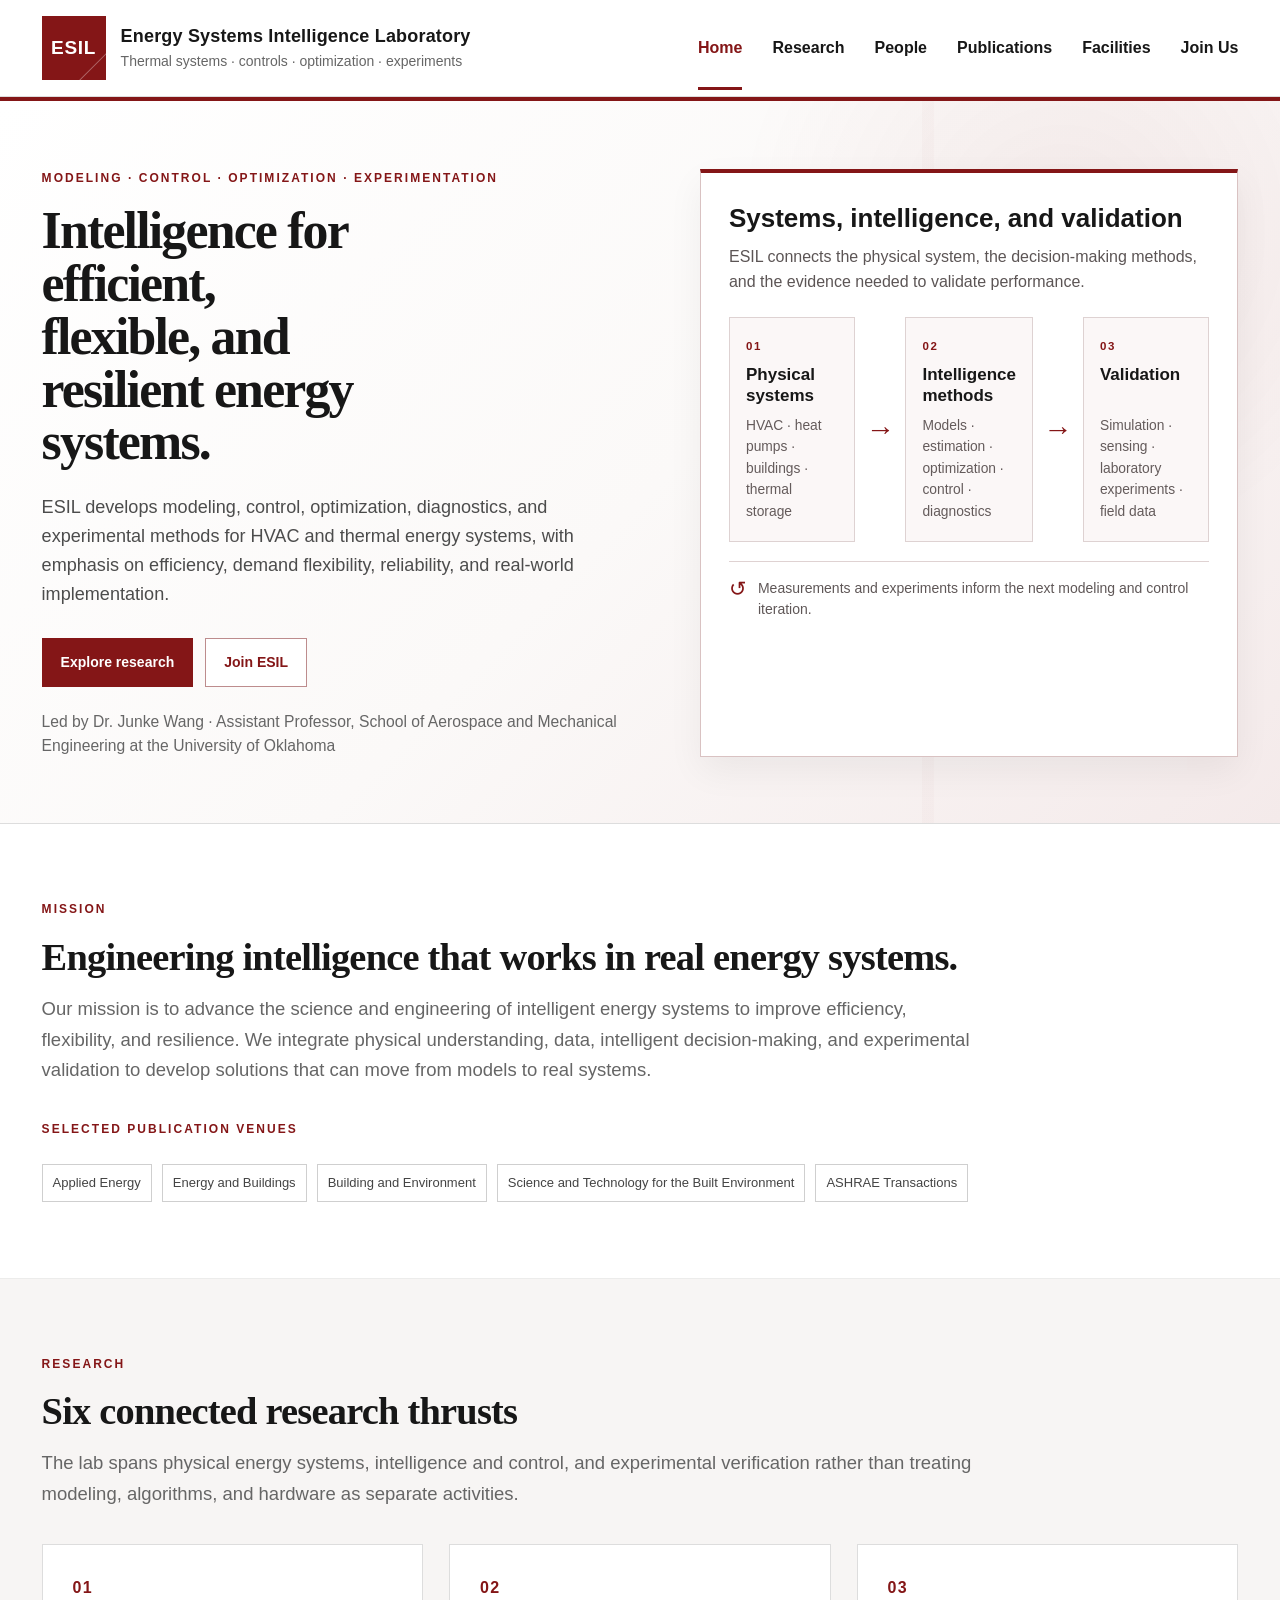
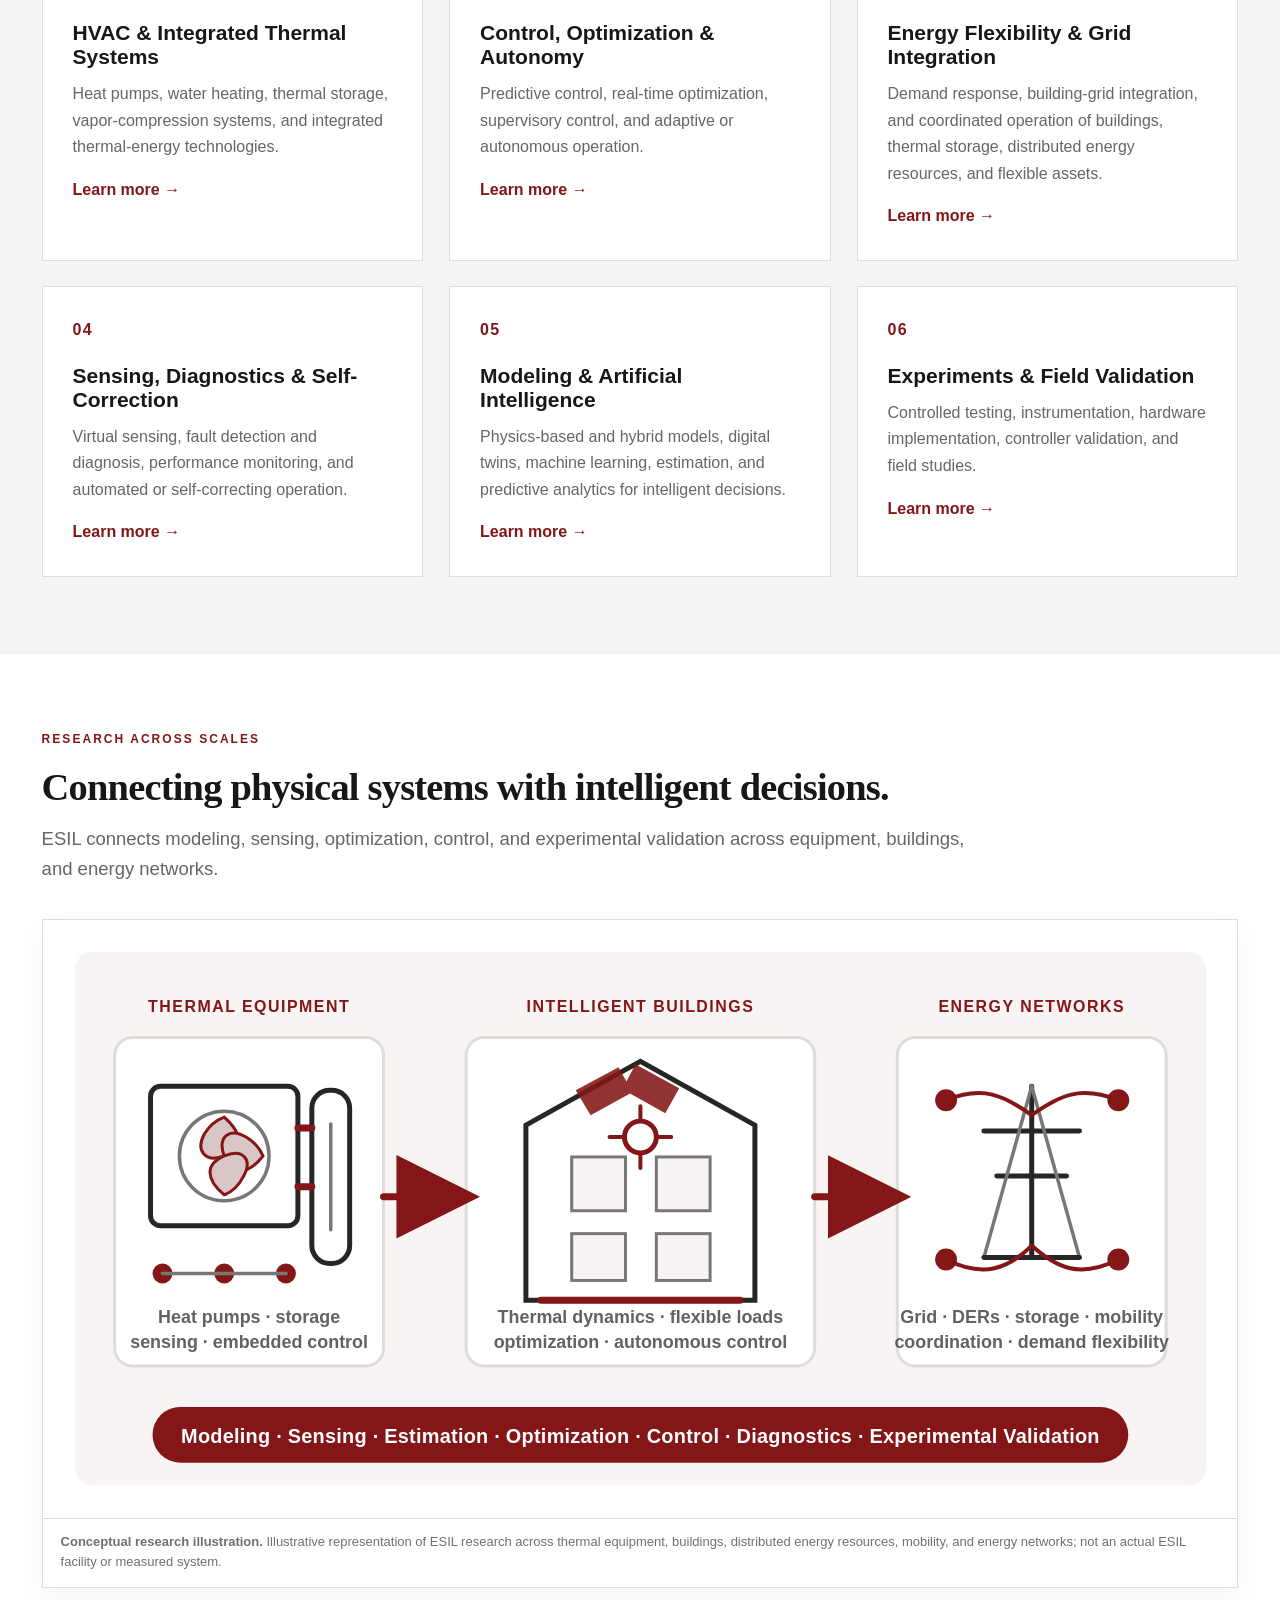
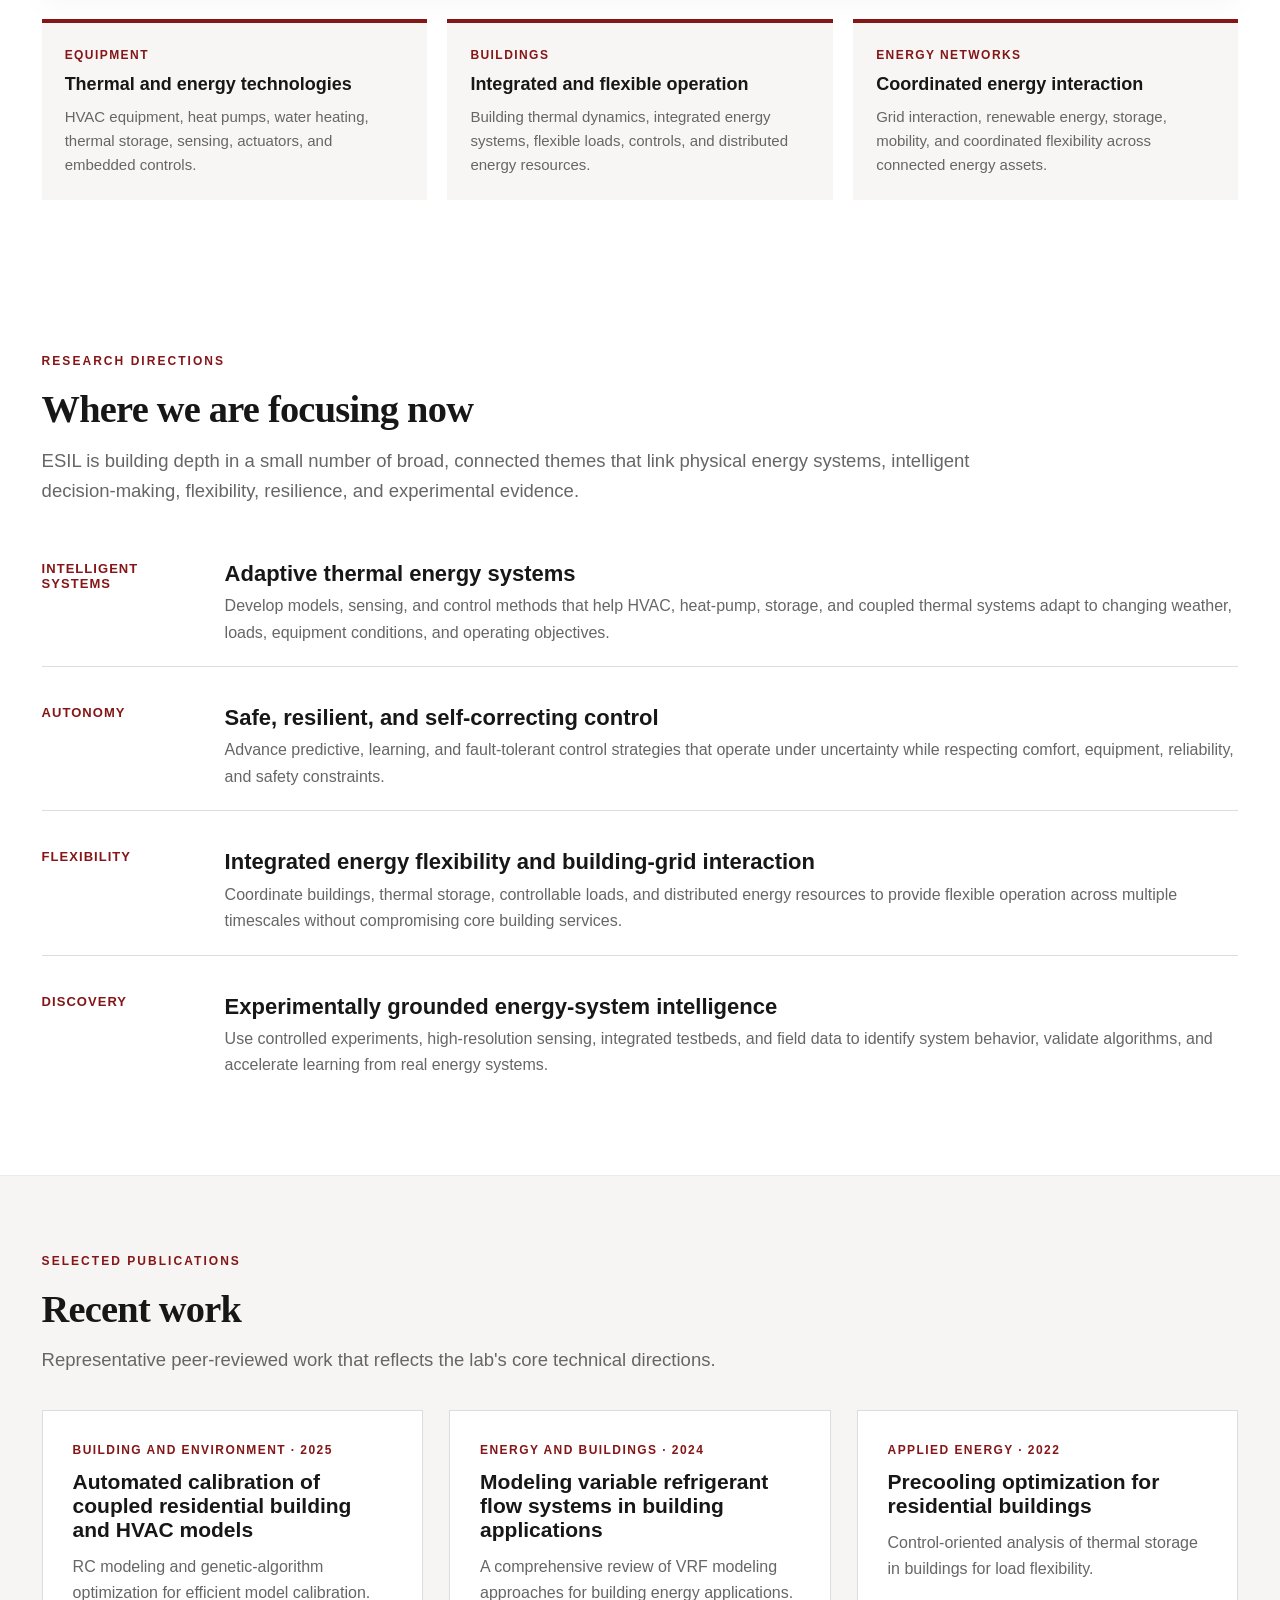
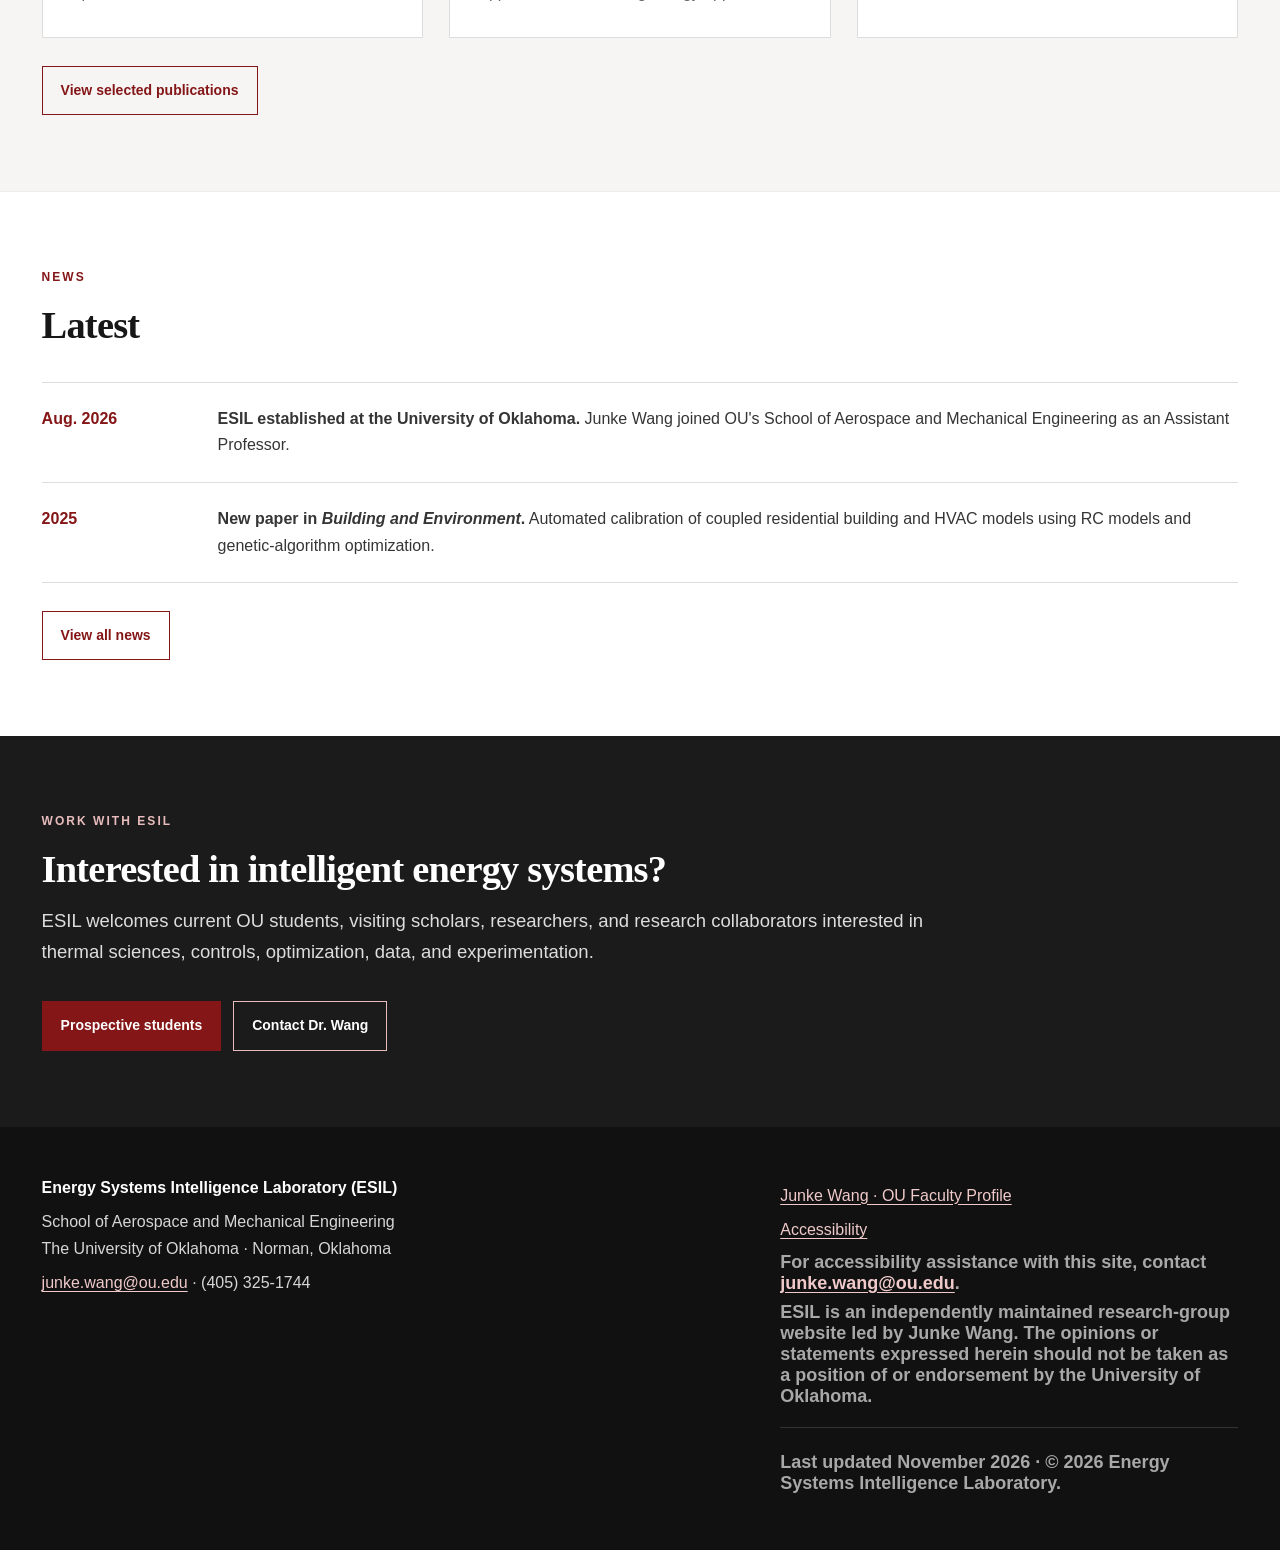
==== commit 93125b1b: "Embed research illustration inline for reliable mobile rendering" ====
--- a/index.html
+++ b/index.html
@@ -17,7 +17,7 @@
   <title>Energy Systems Intelligence Laboratory (ESIL) | Junke Wang Research Group</title>
   <link rel="icon" href="assets/favicon.svg" type="image/svg+xml">
   <script>document.documentElement.classList.add('js')</script>
-  <link rel="stylesheet" href="assets/styles.css?v=20261111-2020">
+  <link rel="stylesheet" href="assets/styles.css?v=20261111-2028">
   <script type="application/ld+json">
   {
     "@context":"https://schema.org",
@@ -85,7 +85,88 @@
 <section class="hero"><div class="container hero-inner"><div><div class="eyebrow">Modeling · Control · Optimization · Experimentation</div><h1>Intelligence for efficient, flexible, and resilient energy systems.</h1><p>ESIL develops modeling, control, optimization, diagnostics, and experimental methods for HVAC and thermal energy systems, with emphasis on efficiency, demand flexibility, reliability, and real-world implementation.</p><div class="actions"><a class="button primary" href="research.html">Explore research</a><a class="button secondary" href="join.html">Join ESIL</a></div><div class="hero-note">Led by Dr. Junke Wang · Assistant Professor, School of Aerospace and Mechanical Engineering at the University of Oklahoma</div></div><aside class="research-map" aria-label="How ESIL connects physical systems, intelligence methods, and validation"><h2>Systems, intelligence, and validation</h2><p class="research-map-intro">ESIL connects the physical system, the decision-making methods, and the evidence needed to validate performance.</p><div class="research-map-grid"><div class="research-map-card"><span>01</span><strong>Physical systems</strong><small>HVAC · heat pumps · buildings · thermal storage</small></div><div class="research-map-arrow" aria-hidden="true">→</div><div class="research-map-card"><span>02</span><strong>Intelligence methods</strong><small>Models · estimation · optimization · control · diagnostics</small></div><div class="research-map-arrow" aria-hidden="true">→</div><div class="research-map-card"><span>03</span><strong>Validation</strong><small>Simulation · sensing · laboratory experiments · field data</small></div></div><div class="research-map-feedback"><span aria-hidden="true">↺</span> Measurements and experiments inform the next modeling and control iteration.</div></aside></div></section>
 <section><div class="container"><div class="section-heading"><div class="eyebrow">Mission</div><h2>Engineering intelligence that works in real energy systems.</h2><p>Our mission is to advance the science and engineering of intelligent energy systems to improve efficiency, flexibility, and resilience. We integrate physical understanding, data, intelligent decision-making, and experimental validation to develop solutions that can move from models to real systems.</p></div><div class="eyebrow" style="margin:30px 0 12px">Selected publication venues</div><div class="venue-strip" aria-label="Selected publication venues"><span class="venue">Applied Energy</span><span class="venue">Energy and Buildings</span><span class="venue">Building and Environment</span><span class="venue">Science and Technology for the Built Environment</span><span class="venue">ASHRAE Transactions</span></div></div></section>
 <section class="section-alt"><div class="container"><div class="section-heading"><div class="eyebrow">Research</div><h2>Six connected research thrusts</h2><p>The lab spans physical energy systems, intelligence and control, and experimental verification rather than treating modeling, algorithms, and hardware as separate activities.</p></div><div class="grid"><article class="card"><span class="num">01</span><h3>HVAC &amp; Integrated Thermal Systems</h3><p>Heat pumps, water heating, thermal storage, vapor-compression systems, and integrated thermal-energy technologies.</p><p style="margin-top:16px"><a class="stretched" href="research.html#thermal">Learn more</a></p></article><article class="card"><span class="num">02</span><h3>Control, Optimization &amp; Autonomy</h3><p>Predictive control, real-time optimization, supervisory control, and adaptive or autonomous operation.</p><p style="margin-top:16px"><a class="stretched" href="research.html#control">Learn more</a></p></article><article class="card"><span class="num">03</span><h3>Energy Flexibility &amp; Grid Integration</h3><p>Demand response, building-grid integration, and coordinated operation of buildings, thermal storage, distributed energy resources, and flexible assets.</p><p style="margin-top:16px"><a class="stretched" href="research.html#grid">Learn more</a></p></article><article class="card"><span class="num">04</span><h3>Sensing, Diagnostics &amp; Self-Correction</h3><p>Virtual sensing, fault detection and diagnosis, performance monitoring, and automated or self-correcting operation.</p><p style="margin-top:16px"><a class="stretched" href="research.html#fdd">Learn more</a></p></article><article class="card"><span class="num">05</span><h3>Modeling &amp; Artificial Intelligence</h3><p>Physics-based and hybrid models, digital twins, machine learning, estimation, and predictive analytics for intelligent decisions.</p><p style="margin-top:16px"><a class="stretched" href="research.html#modeling">Learn more</a></p></article><article class="card"><span class="num">06</span><h3>Experiments &amp; Field Validation</h3><p>Controlled testing, instrumentation, hardware implementation, controller validation, and field studies.</p><p style="margin-top:16px"><a class="stretched" href="research.html#experiments">Learn more</a></p></article></div></div></section>
-<section class="scale-section"><div class="container"><div class="section-heading"><div class="eyebrow">Research across scales</div><h2>Connecting physical systems with intelligent decisions.</h2><p>ESIL connects modeling, sensing, optimization, control, and experimental validation across equipment, buildings, and energy networks.</p></div><figure class="scale-figure"><img class="scale-image" src="assets/research-across-scales.jpg?v=20261111-2020" width="900" height="450" alt="Conceptual research illustration showing connected physical systems and intelligent decisions across thermal equipment, buildings, distributed energy resources, mobility, and energy networks" loading="eager" decoding="async" fetchpriority="high"><figcaption><strong>Conceptual research illustration.</strong> Illustrative representation of ESIL research across thermal equipment, buildings, distributed energy resources, mobility, and energy networks; not an actual ESIL facility or measured system.</figcaption></figure><div class="scale-grid"><article class="scale-card"><div class="kicker">Equipment</div><h3>Thermal and energy technologies</h3><p>HVAC equipment, heat pumps, water heating, thermal storage, sensing, actuators, and embedded controls.</p></article><article class="scale-card"><div class="kicker">Buildings</div><h3>Integrated and flexible operation</h3><p>Building thermal dynamics, integrated energy systems, flexible loads, controls, and distributed energy resources.</p></article><article class="scale-card"><div class="kicker">Energy networks</div><h3>Coordinated energy interaction</h3><p>Grid interaction, renewable energy, storage, mobility, and coordinated flexibility across connected energy assets.</p></article></div></div></section>
+<section class="scale-section"><div class="container"><div class="section-heading"><div class="eyebrow">Research across scales</div><h2>Connecting physical systems with intelligent decisions.</h2><p>ESIL connects modeling, sensing, optimization, control, and experimental validation across equipment, buildings, and energy networks.</p></div><figure class="scale-figure"><svg class="scale-image scale-inline-svg" xmlns="http://www.w3.org/2000/svg" viewBox="0 0 1200 600" role="img" aria-labelledby="scale-title scale-desc" preserveAspectRatio="xMidYMid meet">
+<title id="scale-title">ESIL research across equipment, buildings, and energy networks</title>
+<desc id="scale-desc">A vector conceptual diagram connecting thermal equipment, an intelligent building, distributed energy resources, and the electric grid through modeling, sensing, optimization, control, diagnostics, and validation.</desc>
+<defs>
+  <style>
+    .ink{stroke:#262626;fill:none;stroke-width:5;stroke-linecap:round;stroke-linejoin:round}
+    .thin{stroke:#777;fill:none;stroke-width:3.5;stroke-linecap:round;stroke-linejoin:round}
+    .crimson{stroke:#841617;fill:none;stroke-width:7;stroke-linecap:round;stroke-linejoin:round}
+    .soft{fill:#f7f4f3}
+    .panel{fill:#fff;stroke:#dedbd9;stroke-width:3}
+    .label{font:700 27px -apple-system,BlinkMacSystemFont,"Segoe UI",Arial,sans-serif;fill:#202020}
+    .small{font:600 18px -apple-system,BlinkMacSystemFont,"Segoe UI",Arial,sans-serif;fill:#626262}
+    .tiny{font:700 16px -apple-system,BlinkMacSystemFont,"Segoe UI",Arial,sans-serif;fill:#841617;letter-spacing:1.5px}
+  </style>
+  <marker id="arrow" markerWidth="12" markerHeight="12" refX="10" refY="6" orient="auto">
+    <path d="M0,0 L12,6 L0,12 z" fill="#841617"/>
+  </marker>
+</defs>
+
+<rect width="1200" height="600" fill="#ffffff"/>
+<rect x="32" y="32" width="1136" height="536" rx="18" class="soft"/>
+
+<!-- equipment -->
+<rect x="72" y="118" width="270" height="330" rx="18" class="panel"/>
+<text x="207" y="92" text-anchor="middle" class="tiny">THERMAL EQUIPMENT</text>
+<rect x="108" y="167" width="148" height="140" rx="10" class="ink"/>
+<circle cx="182" cy="237" r="45" class="thin"/>
+<path d="M182 198 C201 215 201 229 182 237 C163 244 153 232 162 215 C168 205 174 201 182 198Z" fill="#d9c7c7" stroke="#841617" stroke-width="3"/>
+<path d="M221 237 C205 257 190 257 182 237 C175 218 187 208 204 218 C214 224 218 230 221 237Z" fill="#d9c7c7" stroke="#841617" stroke-width="3"/>
+<path d="M182 276 C163 260 163 245 182 237 C201 229 211 241 201 258 C196 268 190 273 182 276Z" fill="#d9c7c7" stroke="#841617" stroke-width="3"/>
+<rect x="270" y="171" width="38" height="174" rx="18" fill="#fff" stroke="#262626" stroke-width="5"/>
+<line x1="289" y1="205" x2="289" y2="311" class="thin"/>
+<path d="M256 209 H270 M256 268 H270" class="crimson"/>
+<circle cx="120" cy="355" r="10" fill="#841617"/>
+<circle cx="182" cy="355" r="10" fill="#841617"/>
+<circle cx="244" cy="355" r="10" fill="#841617"/>
+<path d="M120 355 H244" class="thin"/>
+<text x="207" y="405" text-anchor="middle" class="small">Heat pumps · storage</text>
+<text x="207" y="430" text-anchor="middle" class="small">sensing · embedded control</text>
+
+<!-- building -->
+<rect x="425" y="118" width="350" height="330" rx="18" class="panel"/>
+<text x="600" y="92" text-anchor="middle" class="tiny">INTELLIGENT BUILDINGS</text>
+<path d="M485 206 L600 142 L715 206 V382 H485 Z" fill="#fff" stroke="#262626" stroke-width="5"/>
+<rect x="531" y="238" width="54" height="54" fill="#f7f4f3" stroke="#777" stroke-width="3"/>
+<rect x="616" y="238" width="54" height="54" fill="#f7f4f3" stroke="#777" stroke-width="3"/>
+<rect x="531" y="315" width="54" height="47" fill="#f7f4f3" stroke="#777" stroke-width="3"/>
+<rect x="616" y="315" width="54" height="47" fill="#f7f4f3" stroke="#777" stroke-width="3"/>
+<path d="M535 171 L578 148 L592 173 L550 196 Z M595 145 L639 169 L625 194 L582 170 Z" fill="#841617" opacity=".88"/>
+<circle cx="600" cy="218" r="16" fill="#fff" stroke="#841617" stroke-width="5"/>
+<path d="M600 202 V187 M616 218 H631 M600 234 V249 M584 218 H569" class="crimson" style="stroke-width:4"/>
+<path d="M500 382 H700" class="crimson"/>
+<text x="600" y="405" text-anchor="middle" class="small">Thermal dynamics · flexible loads</text>
+<text x="600" y="430" text-anchor="middle" class="small">optimization · autonomous control</text>
+
+<!-- network -->
+<rect x="858" y="118" width="270" height="330" rx="18" class="panel"/>
+<text x="993" y="92" text-anchor="middle" class="tiny">ENERGY NETWORKS</text>
+<line x1="993" y1="167" x2="993" y2="339" class="ink"/>
+<line x1="945" y1="212" x2="1041" y2="212" class="ink"/>
+<line x1="958" y1="257" x2="1028" y2="257" class="ink"/>
+<line x1="993" y1="167" x2="945" y2="339" class="thin"/>
+<line x1="993" y1="167" x2="1041" y2="339" class="thin"/>
+<line x1="945" y1="339" x2="1041" y2="339" class="ink"/>
+<circle cx="907" cy="181" r="11" fill="#841617"/>
+<circle cx="1080" cy="181" r="11" fill="#841617"/>
+<circle cx="907" cy="341" r="11" fill="#841617"/>
+<circle cx="1080" cy="341" r="11" fill="#841617"/>
+<path d="M907 181 C944 166 965 176 993 196 M1080 181 C1042 166 1021 176 993 196 M907 341 C945 360 970 350 993 327 M1080 341 C1042 360 1018 350 993 327" class="crimson" style="stroke-width:4"/>
+<text x="993" y="405" text-anchor="middle" class="small">Grid · DERs · storage · mobility</text>
+<text x="993" y="430" text-anchor="middle" class="small">coordination · demand flexibility</text>
+
+<!-- connections -->
+<path d="M342 278 C382 278 393 278 425 278" class="crimson" marker-end="url(#arrow)"/>
+<path d="M775 278 C815 278 826 278 858 278" class="crimson" marker-end="url(#arrow)"/>
+
+<!-- intelligence bar -->
+<rect x="110" y="489" width="980" height="56" rx="28" fill="#841617"/>
+<text x="600" y="525" text-anchor="middle" style="font:700 20px -apple-system,BlinkMacSystemFont,'Segoe UI',Arial,sans-serif;fill:#fff;letter-spacing:.25px">
+  Modeling · Sensing · Estimation · Optimization · Control · Diagnostics · Experimental Validation
+</text>
+</svg><figcaption><strong>Conceptual research illustration.</strong> Illustrative representation of ESIL research across thermal equipment, buildings, distributed energy resources, mobility, and energy networks; not an actual ESIL facility or measured system.</figcaption></figure><div class="scale-grid"><article class="scale-card"><div class="kicker">Equipment</div><h3>Thermal and energy technologies</h3><p>HVAC equipment, heat pumps, water heating, thermal storage, sensing, actuators, and embedded controls.</p></article><article class="scale-card"><div class="kicker">Buildings</div><h3>Integrated and flexible operation</h3><p>Building thermal dynamics, integrated energy systems, flexible loads, controls, and distributed energy resources.</p></article><article class="scale-card"><div class="kicker">Energy networks</div><h3>Coordinated energy interaction</h3><p>Grid interaction, renewable energy, storage, mobility, and coordinated flexibility across connected energy assets.</p></article></div></div></section>
 <section><div class="container"><div class="section-heading"><div class="eyebrow">Research directions</div><h2>Where we are focusing now</h2><p>ESIL is building depth in a small number of broad, connected themes that link physical energy systems, intelligent decision-making, flexibility, resilience, and experimental evidence.</p></div><div class="feature-list"><div class="feature-row"><div class="label">Intelligent systems</div><div><h3>Adaptive thermal energy systems</h3><p>Develop models, sensing, and control methods that help HVAC, heat-pump, storage, and coupled thermal systems adapt to changing weather, loads, equipment conditions, and operating objectives.</p></div></div><div class="feature-row"><div class="label">Autonomy</div><div><h3>Safe, resilient, and self-correcting control</h3><p>Advance predictive, learning, and fault-tolerant control strategies that operate under uncertainty while respecting comfort, equipment, reliability, and safety constraints.</p></div></div><div class="feature-row"><div class="label">Flexibility</div><div><h3>Integrated energy flexibility and building-grid interaction</h3><p>Coordinate buildings, thermal storage, controllable loads, and distributed energy resources to provide flexible operation across multiple timescales without compromising core building services.</p></div></div><div class="feature-row"><div class="label">Discovery</div><div><h3>Experimentally grounded energy-system intelligence</h3><p>Use controlled experiments, high-resolution sensing, integrated testbeds, and field data to identify system behavior, validate algorithms, and accelerate learning from real energy systems.</p></div></div></div></div></section>
 <section class="section-alt"><div class="container"><div class="section-heading"><div class="eyebrow">Selected publications</div><h2>Recent work</h2><p>Representative peer-reviewed work that reflects the lab's core technical directions.</p></div><div class="grid"><article class="card"><div class="kicker">Building and Environment · 2025</div><h3>Automated calibration of coupled residential building and HVAC models</h3><p>RC modeling and genetic-algorithm optimization for efficient model calibration.</p></article><article class="card"><div class="kicker">Energy and Buildings · 2024</div><h3>Modeling variable refrigerant flow systems in building applications</h3><p>A comprehensive review of VRF modeling approaches for building energy applications.</p></article><article class="card"><div class="kicker">Applied Energy · 2022</div><h3>Precooling optimization for residential buildings</h3><p>Control-oriented analysis of thermal storage in buildings for load flexibility.</p></article></div><div class="actions"><a class="button secondary" href="publications.html">View selected publications</a></div></div></section>
 <section><div class="container"><div class="section-heading"><div class="eyebrow">News</div><h2>Latest</h2></div><div class="news-list"><div class="news-item"><time datetime="2026-08">Aug. 2026</time><div><strong>ESIL established at the University of Oklahoma.</strong> Junke Wang joined OU's School of Aerospace and Mechanical Engineering as an Assistant Professor.</div></div><div class="news-item"><time datetime="2025">2025</time><div><strong>New paper in <em>Building and Environment</em>.</strong> Automated calibration of coupled residential building and HVAC models using RC models and genetic-algorithm optimization.</div></div></div><div class="actions"><a class="button secondary" href="news.html">View all news</a></div></div></section>
@@ -93,6 +174,6 @@
 </main>
 <footer class="site-footer"><div class="container footer-grid"><div><strong>Energy Systems Intelligence Laboratory (ESIL)</strong><p>School of Aerospace and Mechanical Engineering<br>The University of Oklahoma · Norman, Oklahoma</p><p><a href="mailto:junke.wang@ou.edu">junke.wang@ou.edu</a> · (405) 325-1744</p></div><div><p><a href="https://ou.edu/coe/ame/people/faculty/junke-wang">Junke Wang · OU Faculty Profile</a></p><p><a href="https://www.ou.edu/marcomm/accessibility-statement">Accessibility</a></p><p class="small">For accessibility assistance with this site, contact <a href="mailto:junke.wang@ou.edu">junke.wang@ou.edu</a>.</p><p class="small">ESIL is an independently maintained research-group website led by Junke Wang. The opinions or statements expressed herein should not be taken as a position of or endorsement by the University of Oklahoma.</p><div class="footer-meta"><p class="small">Last updated November 2026 · © <span data-year></span> Energy Systems Intelligence Laboratory.</p></div></div></div></footer>
 <script src="assets/site.js?v=20260909-2135"></script>
-<!-- deployment-refresh-20261111-2020 -->
+<!-- deployment-refresh-20261111-2028 -->
 </body>
 </html>
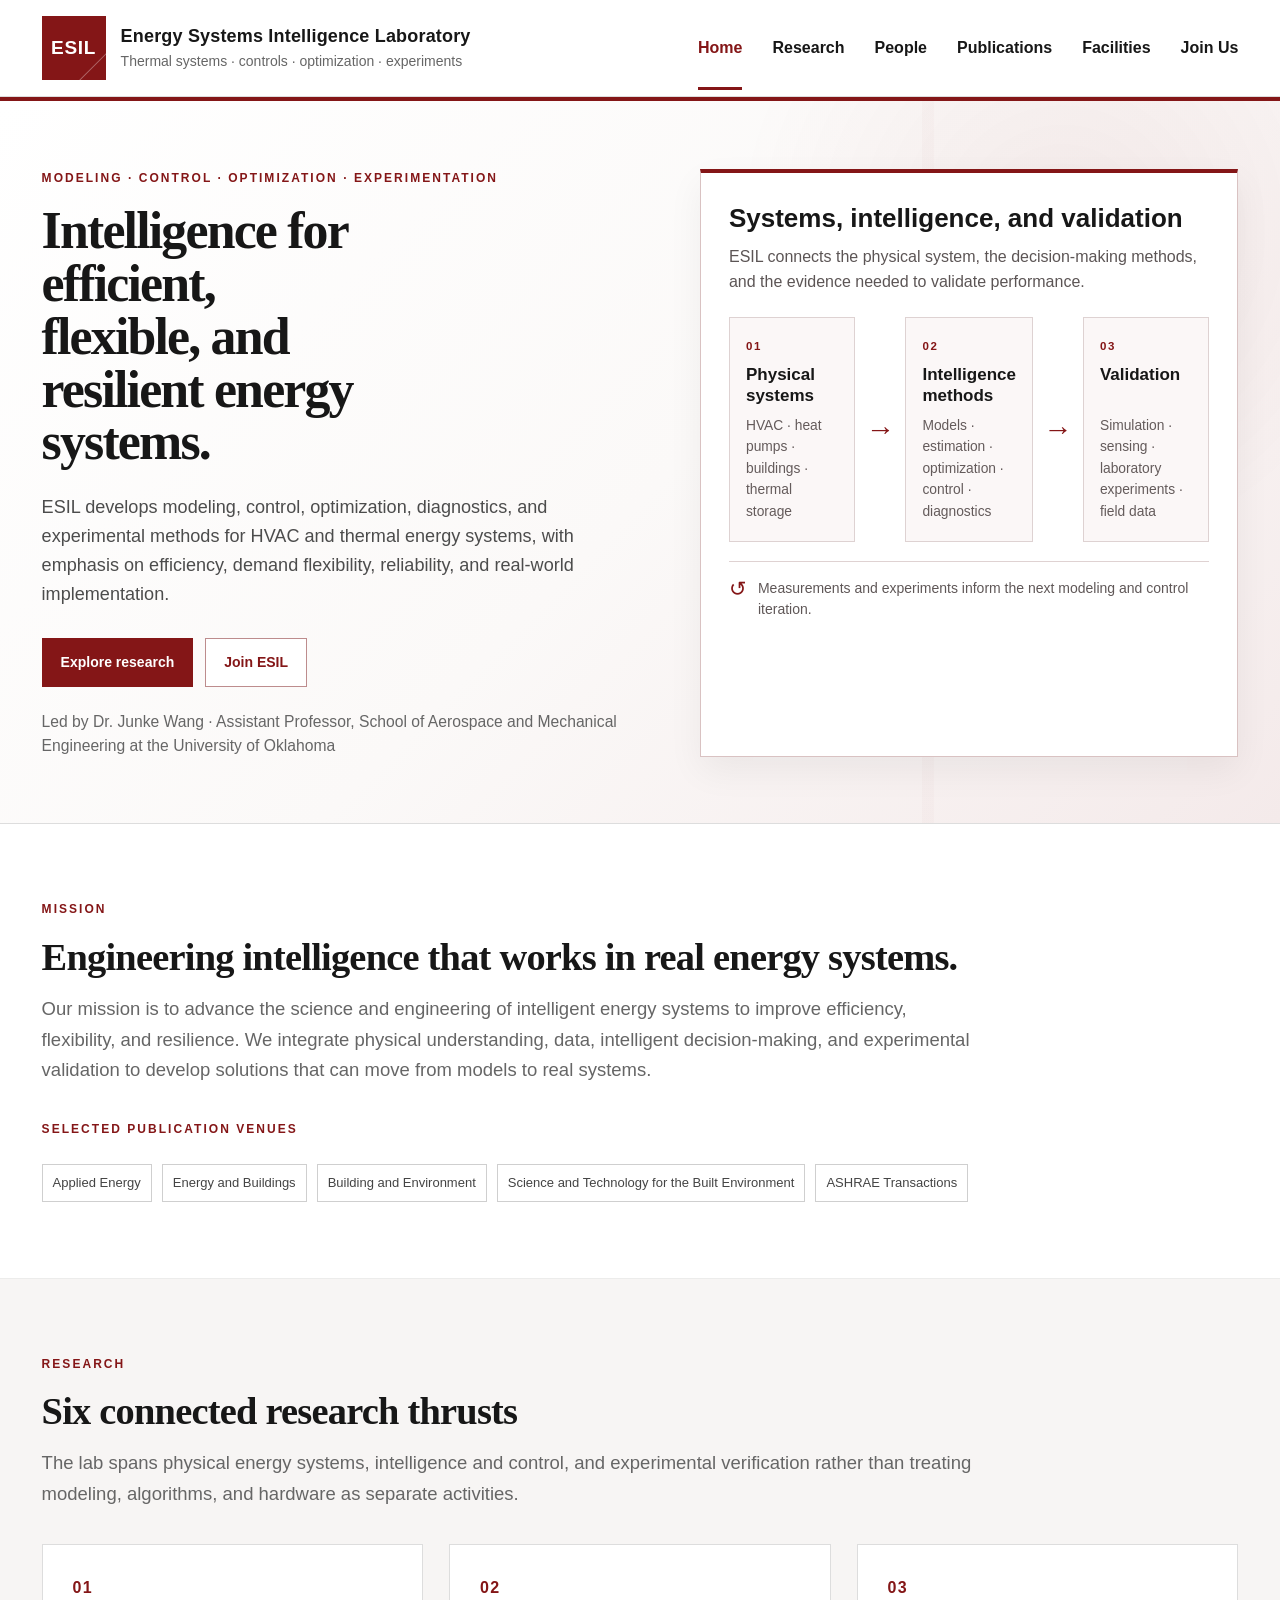
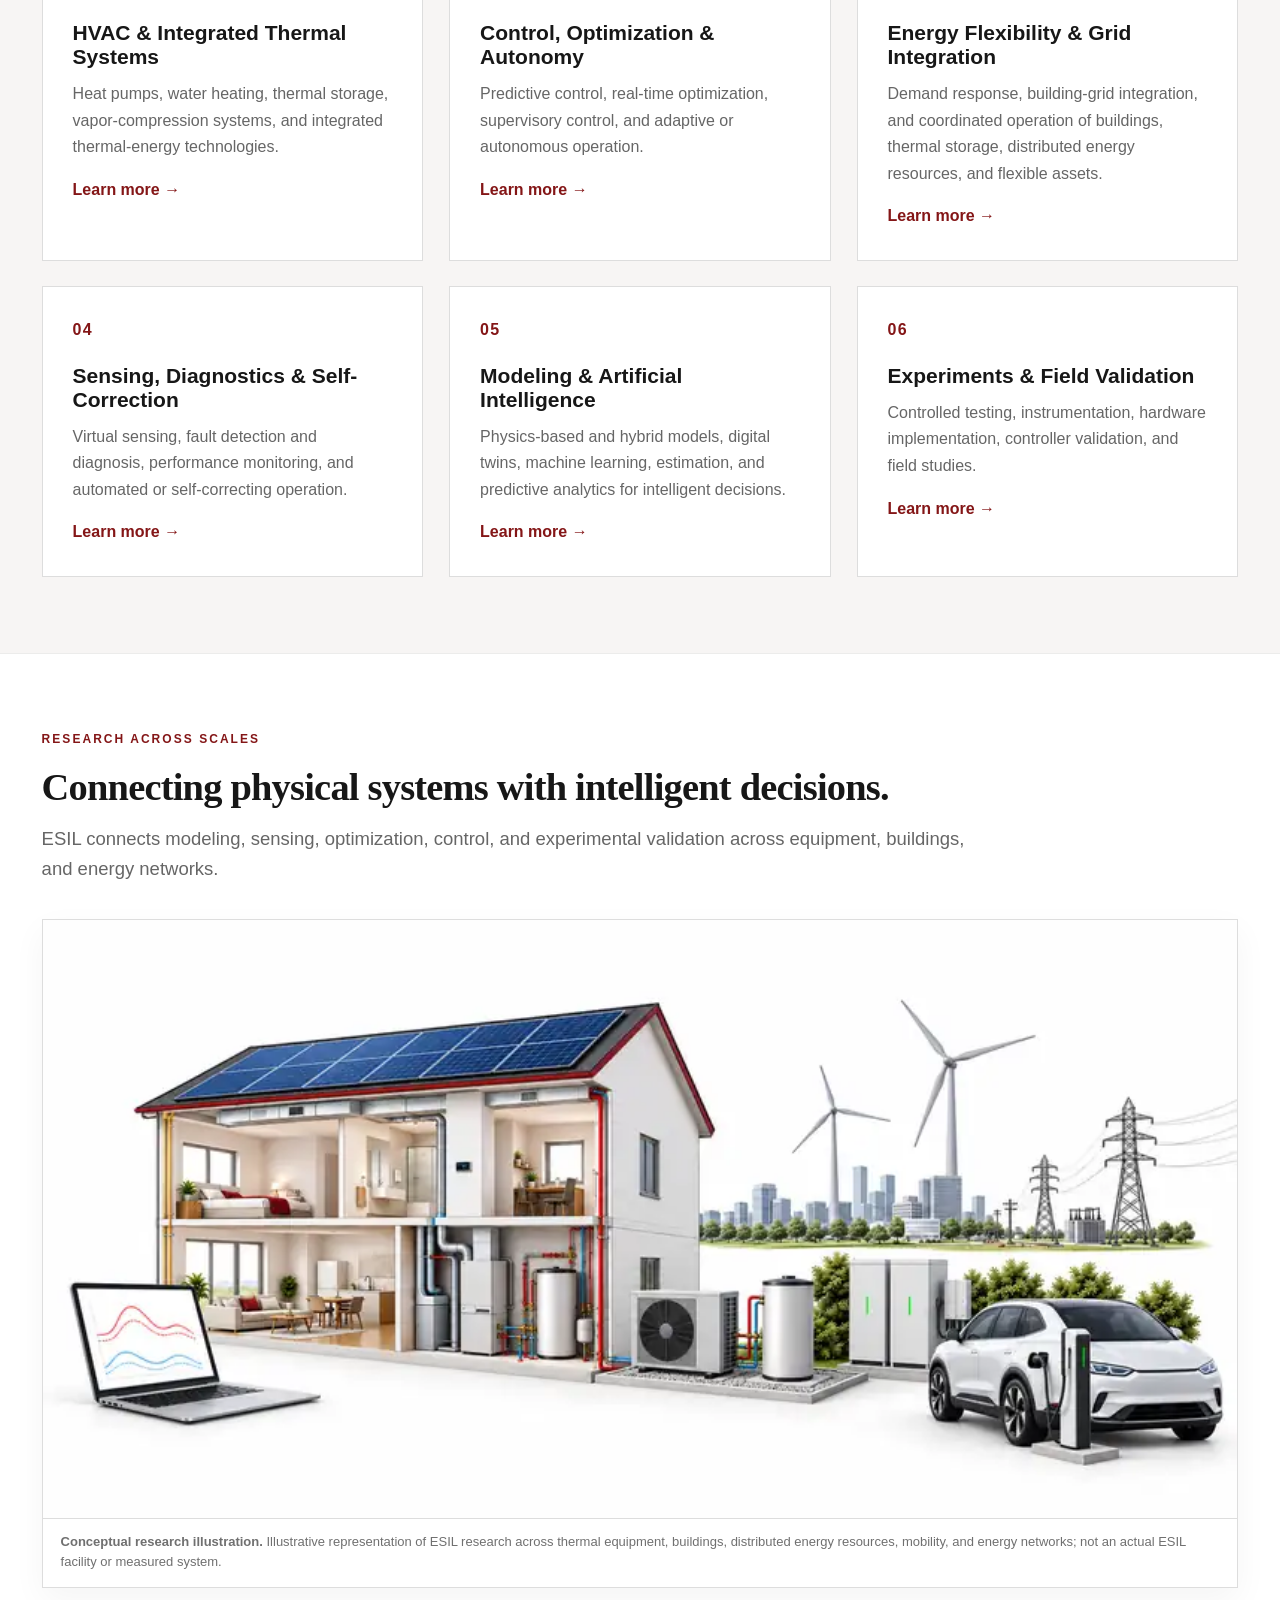
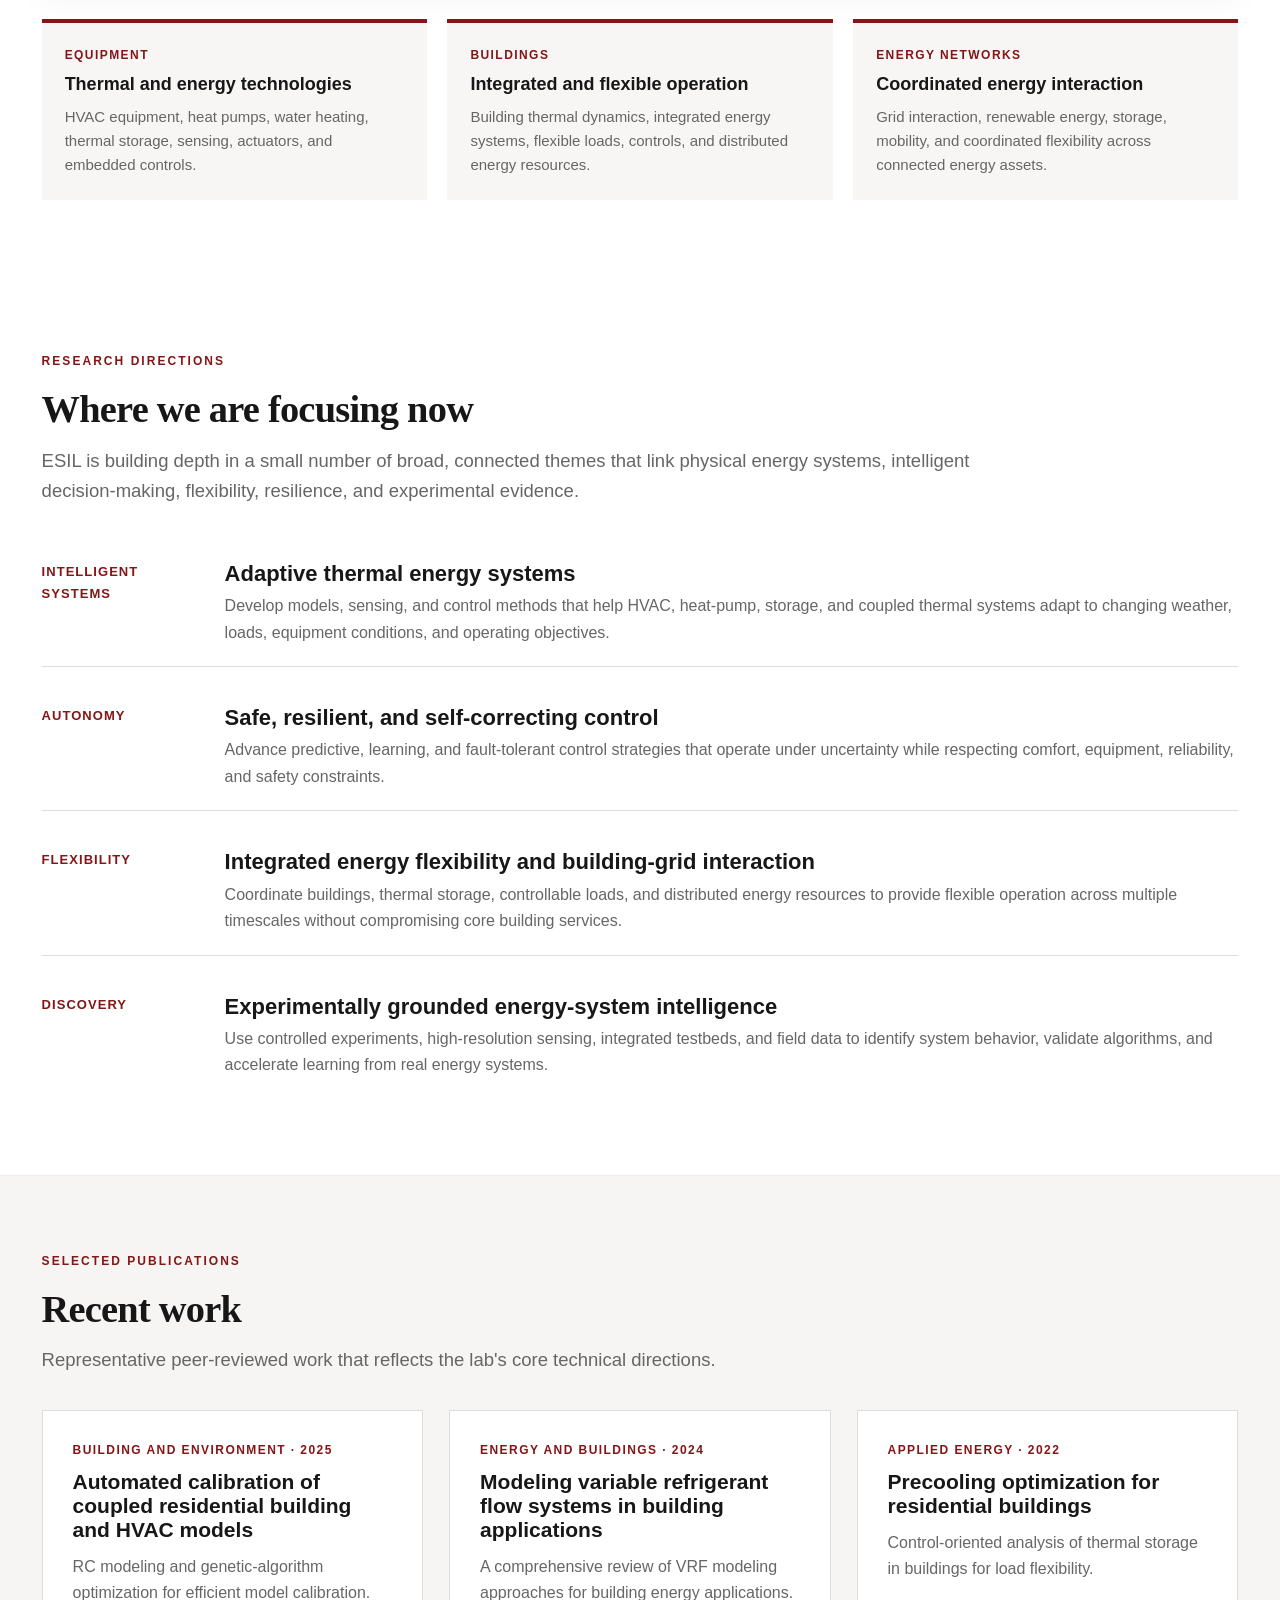
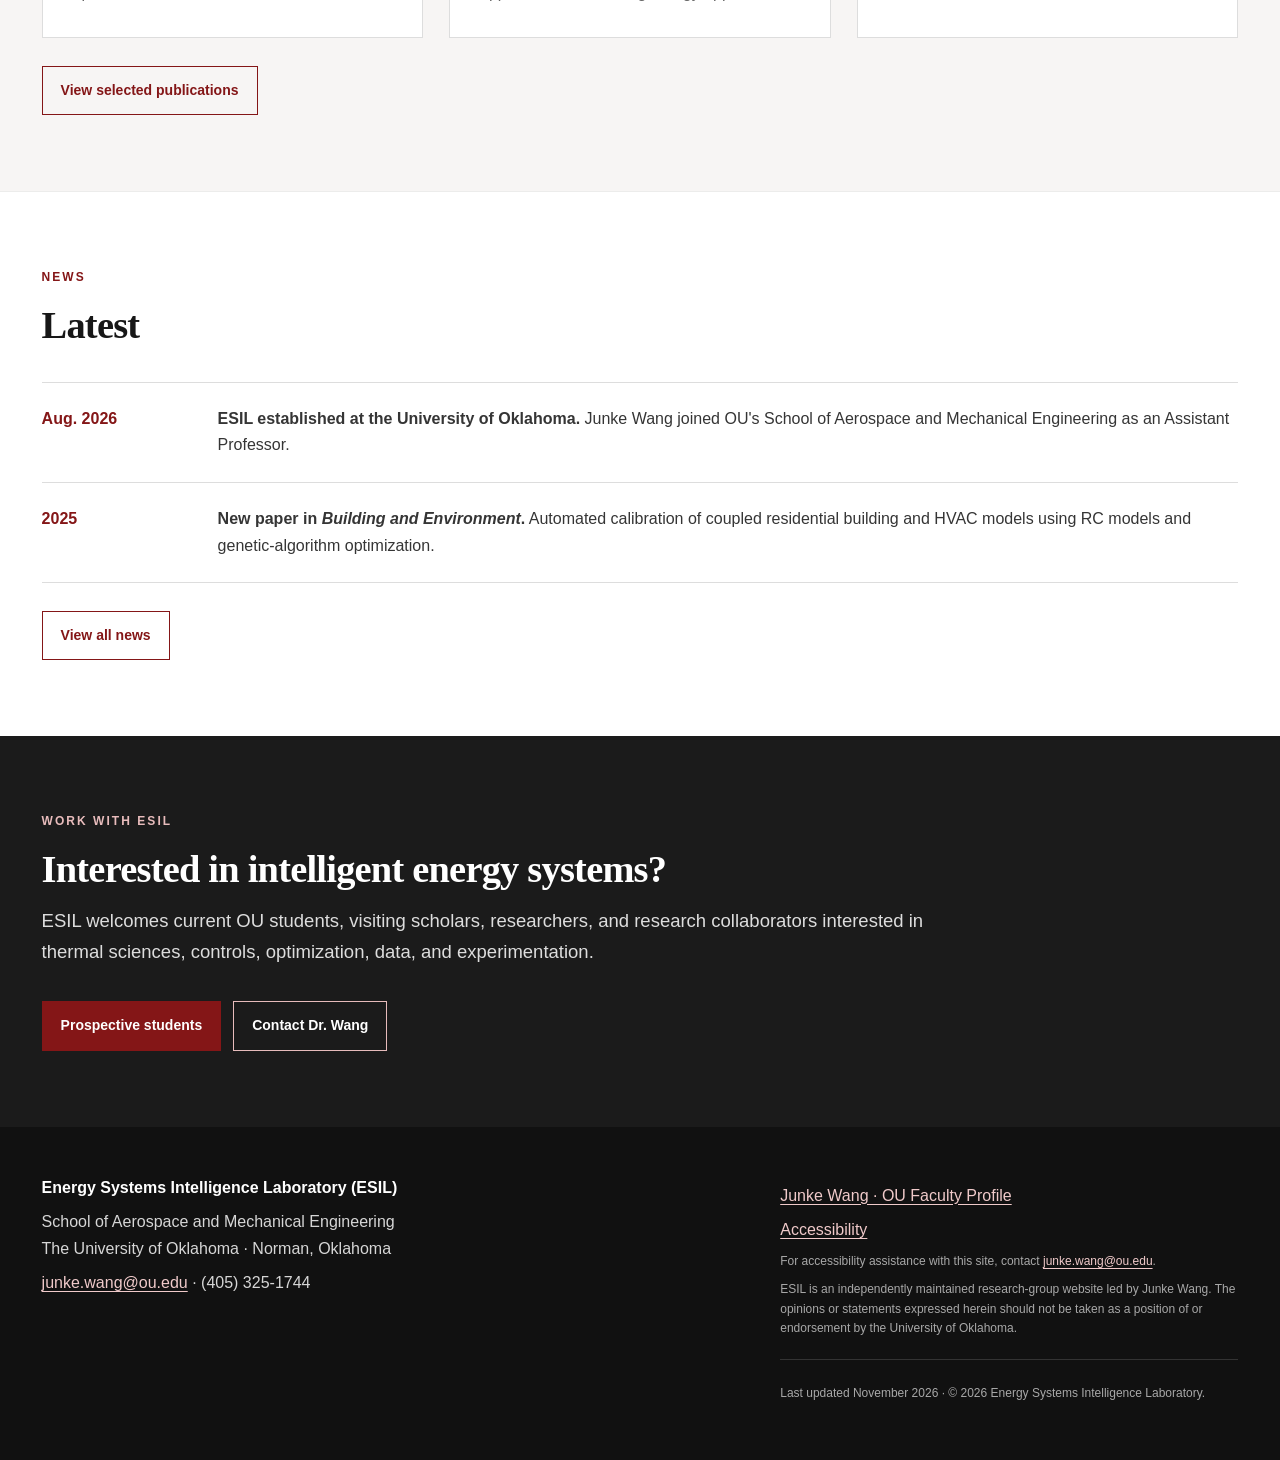
==== commit 3b802ee6: "Restore original photorealistic ESIL research illustration" ====
--- a/index.html
+++ b/index.html
@@ -85,88 +85,7 @@
 <section class="hero"><div class="container hero-inner"><div><div class="eyebrow">Modeling · Control · Optimization · Experimentation</div><h1>Intelligence for efficient, flexible, and resilient energy systems.</h1><p>ESIL develops modeling, control, optimization, diagnostics, and experimental methods for HVAC and thermal energy systems, with emphasis on efficiency, demand flexibility, reliability, and real-world implementation.</p><div class="actions"><a class="button primary" href="research.html">Explore research</a><a class="button secondary" href="join.html">Join ESIL</a></div><div class="hero-note">Led by Dr. Junke Wang · Assistant Professor, School of Aerospace and Mechanical Engineering at the University of Oklahoma</div></div><aside class="research-map" aria-label="How ESIL connects physical systems, intelligence methods, and validation"><h2>Systems, intelligence, and validation</h2><p class="research-map-intro">ESIL connects the physical system, the decision-making methods, and the evidence needed to validate performance.</p><div class="research-map-grid"><div class="research-map-card"><span>01</span><strong>Physical systems</strong><small>HVAC · heat pumps · buildings · thermal storage</small></div><div class="research-map-arrow" aria-hidden="true">→</div><div class="research-map-card"><span>02</span><strong>Intelligence methods</strong><small>Models · estimation · optimization · control · diagnostics</small></div><div class="research-map-arrow" aria-hidden="true">→</div><div class="research-map-card"><span>03</span><strong>Validation</strong><small>Simulation · sensing · laboratory experiments · field data</small></div></div><div class="research-map-feedback"><span aria-hidden="true">↺</span> Measurements and experiments inform the next modeling and control iteration.</div></aside></div></section>
 <section><div class="container"><div class="section-heading"><div class="eyebrow">Mission</div><h2>Engineering intelligence that works in real energy systems.</h2><p>Our mission is to advance the science and engineering of intelligent energy systems to improve efficiency, flexibility, and resilience. We integrate physical understanding, data, intelligent decision-making, and experimental validation to develop solutions that can move from models to real systems.</p></div><div class="eyebrow" style="margin:30px 0 12px">Selected publication venues</div><div class="venue-strip" aria-label="Selected publication venues"><span class="venue">Applied Energy</span><span class="venue">Energy and Buildings</span><span class="venue">Building and Environment</span><span class="venue">Science and Technology for the Built Environment</span><span class="venue">ASHRAE Transactions</span></div></div></section>
 <section class="section-alt"><div class="container"><div class="section-heading"><div class="eyebrow">Research</div><h2>Six connected research thrusts</h2><p>The lab spans physical energy systems, intelligence and control, and experimental verification rather than treating modeling, algorithms, and hardware as separate activities.</p></div><div class="grid"><article class="card"><span class="num">01</span><h3>HVAC &amp; Integrated Thermal Systems</h3><p>Heat pumps, water heating, thermal storage, vapor-compression systems, and integrated thermal-energy technologies.</p><p style="margin-top:16px"><a class="stretched" href="research.html#thermal">Learn more</a></p></article><article class="card"><span class="num">02</span><h3>Control, Optimization &amp; Autonomy</h3><p>Predictive control, real-time optimization, supervisory control, and adaptive or autonomous operation.</p><p style="margin-top:16px"><a class="stretched" href="research.html#control">Learn more</a></p></article><article class="card"><span class="num">03</span><h3>Energy Flexibility &amp; Grid Integration</h3><p>Demand response, building-grid integration, and coordinated operation of buildings, thermal storage, distributed energy resources, and flexible assets.</p><p style="margin-top:16px"><a class="stretched" href="research.html#grid">Learn more</a></p></article><article class="card"><span class="num">04</span><h3>Sensing, Diagnostics &amp; Self-Correction</h3><p>Virtual sensing, fault detection and diagnosis, performance monitoring, and automated or self-correcting operation.</p><p style="margin-top:16px"><a class="stretched" href="research.html#fdd">Learn more</a></p></article><article class="card"><span class="num">05</span><h3>Modeling &amp; Artificial Intelligence</h3><p>Physics-based and hybrid models, digital twins, machine learning, estimation, and predictive analytics for intelligent decisions.</p><p style="margin-top:16px"><a class="stretched" href="research.html#modeling">Learn more</a></p></article><article class="card"><span class="num">06</span><h3>Experiments &amp; Field Validation</h3><p>Controlled testing, instrumentation, hardware implementation, controller validation, and field studies.</p><p style="margin-top:16px"><a class="stretched" href="research.html#experiments">Learn more</a></p></article></div></div></section>
-<section class="scale-section"><div class="container"><div class="section-heading"><div class="eyebrow">Research across scales</div><h2>Connecting physical systems with intelligent decisions.</h2><p>ESIL connects modeling, sensing, optimization, control, and experimental validation across equipment, buildings, and energy networks.</p></div><figure class="scale-figure"><svg class="scale-image scale-inline-svg" xmlns="http://www.w3.org/2000/svg" viewBox="0 0 1200 600" role="img" aria-labelledby="scale-title scale-desc" preserveAspectRatio="xMidYMid meet">
-<title id="scale-title">ESIL research across equipment, buildings, and energy networks</title>
-<desc id="scale-desc">A vector conceptual diagram connecting thermal equipment, an intelligent building, distributed energy resources, and the electric grid through modeling, sensing, optimization, control, diagnostics, and validation.</desc>
-<defs>
-  <style>
-    .ink{stroke:#262626;fill:none;stroke-width:5;stroke-linecap:round;stroke-linejoin:round}
-    .thin{stroke:#777;fill:none;stroke-width:3.5;stroke-linecap:round;stroke-linejoin:round}
-    .crimson{stroke:#841617;fill:none;stroke-width:7;stroke-linecap:round;stroke-linejoin:round}
-    .soft{fill:#f7f4f3}
-    .panel{fill:#fff;stroke:#dedbd9;stroke-width:3}
-    .label{font:700 27px -apple-system,BlinkMacSystemFont,"Segoe UI",Arial,sans-serif;fill:#202020}
-    .small{font:600 18px -apple-system,BlinkMacSystemFont,"Segoe UI",Arial,sans-serif;fill:#626262}
-    .tiny{font:700 16px -apple-system,BlinkMacSystemFont,"Segoe UI",Arial,sans-serif;fill:#841617;letter-spacing:1.5px}
-  </style>
-  <marker id="arrow" markerWidth="12" markerHeight="12" refX="10" refY="6" orient="auto">
-    <path d="M0,0 L12,6 L0,12 z" fill="#841617"/>
-  </marker>
-</defs>
-
-<rect width="1200" height="600" fill="#ffffff"/>
-<rect x="32" y="32" width="1136" height="536" rx="18" class="soft"/>
-
-<!-- equipment -->
-<rect x="72" y="118" width="270" height="330" rx="18" class="panel"/>
-<text x="207" y="92" text-anchor="middle" class="tiny">THERMAL EQUIPMENT</text>
-<rect x="108" y="167" width="148" height="140" rx="10" class="ink"/>
-<circle cx="182" cy="237" r="45" class="thin"/>
-<path d="M182 198 C201 215 201 229 182 237 C163 244 153 232 162 215 C168 205 174 201 182 198Z" fill="#d9c7c7" stroke="#841617" stroke-width="3"/>
-<path d="M221 237 C205 257 190 257 182 237 C175 218 187 208 204 218 C214 224 218 230 221 237Z" fill="#d9c7c7" stroke="#841617" stroke-width="3"/>
-<path d="M182 276 C163 260 163 245 182 237 C201 229 211 241 201 258 C196 268 190 273 182 276Z" fill="#d9c7c7" stroke="#841617" stroke-width="3"/>
-<rect x="270" y="171" width="38" height="174" rx="18" fill="#fff" stroke="#262626" stroke-width="5"/>
-<line x1="289" y1="205" x2="289" y2="311" class="thin"/>
-<path d="M256 209 H270 M256 268 H270" class="crimson"/>
-<circle cx="120" cy="355" r="10" fill="#841617"/>
-<circle cx="182" cy="355" r="10" fill="#841617"/>
-<circle cx="244" cy="355" r="10" fill="#841617"/>
-<path d="M120 355 H244" class="thin"/>
-<text x="207" y="405" text-anchor="middle" class="small">Heat pumps · storage</text>
-<text x="207" y="430" text-anchor="middle" class="small">sensing · embedded control</text>
-
-<!-- building -->
-<rect x="425" y="118" width="350" height="330" rx="18" class="panel"/>
-<text x="600" y="92" text-anchor="middle" class="tiny">INTELLIGENT BUILDINGS</text>
-<path d="M485 206 L600 142 L715 206 V382 H485 Z" fill="#fff" stroke="#262626" stroke-width="5"/>
-<rect x="531" y="238" width="54" height="54" fill="#f7f4f3" stroke="#777" stroke-width="3"/>
-<rect x="616" y="238" width="54" height="54" fill="#f7f4f3" stroke="#777" stroke-width="3"/>
-<rect x="531" y="315" width="54" height="47" fill="#f7f4f3" stroke="#777" stroke-width="3"/>
-<rect x="616" y="315" width="54" height="47" fill="#f7f4f3" stroke="#777" stroke-width="3"/>
-<path d="M535 171 L578 148 L592 173 L550 196 Z M595 145 L639 169 L625 194 L582 170 Z" fill="#841617" opacity=".88"/>
-<circle cx="600" cy="218" r="16" fill="#fff" stroke="#841617" stroke-width="5"/>
-<path d="M600 202 V187 M616 218 H631 M600 234 V249 M584 218 H569" class="crimson" style="stroke-width:4"/>
-<path d="M500 382 H700" class="crimson"/>
-<text x="600" y="405" text-anchor="middle" class="small">Thermal dynamics · flexible loads</text>
-<text x="600" y="430" text-anchor="middle" class="small">optimization · autonomous control</text>
-
-<!-- network -->
-<rect x="858" y="118" width="270" height="330" rx="18" class="panel"/>
-<text x="993" y="92" text-anchor="middle" class="tiny">ENERGY NETWORKS</text>
-<line x1="993" y1="167" x2="993" y2="339" class="ink"/>
-<line x1="945" y1="212" x2="1041" y2="212" class="ink"/>
-<line x1="958" y1="257" x2="1028" y2="257" class="ink"/>
-<line x1="993" y1="167" x2="945" y2="339" class="thin"/>
-<line x1="993" y1="167" x2="1041" y2="339" class="thin"/>
-<line x1="945" y1="339" x2="1041" y2="339" class="ink"/>
-<circle cx="907" cy="181" r="11" fill="#841617"/>
-<circle cx="1080" cy="181" r="11" fill="#841617"/>
-<circle cx="907" cy="341" r="11" fill="#841617"/>
-<circle cx="1080" cy="341" r="11" fill="#841617"/>
-<path d="M907 181 C944 166 965 176 993 196 M1080 181 C1042 166 1021 176 993 196 M907 341 C945 360 970 350 993 327 M1080 341 C1042 360 1018 350 993 327" class="crimson" style="stroke-width:4"/>
-<text x="993" y="405" text-anchor="middle" class="small">Grid · DERs · storage · mobility</text>
-<text x="993" y="430" text-anchor="middle" class="small">coordination · demand flexibility</text>
-
-<!-- connections -->
-<path d="M342 278 C382 278 393 278 425 278" class="crimson" marker-end="url(#arrow)"/>
-<path d="M775 278 C815 278 826 278 858 278" class="crimson" marker-end="url(#arrow)"/>
-
-<!-- intelligence bar -->
-<rect x="110" y="489" width="980" height="56" rx="28" fill="#841617"/>
-<text x="600" y="525" text-anchor="middle" style="font:700 20px -apple-system,BlinkMacSystemFont,'Segoe UI',Arial,sans-serif;fill:#fff;letter-spacing:.25px">
-  Modeling · Sensing · Estimation · Optimization · Control · Diagnostics · Experimental Validation
-</text>
-</svg><figcaption><strong>Conceptual research illustration.</strong> Illustrative representation of ESIL research across thermal equipment, buildings, distributed energy resources, mobility, and energy networks; not an actual ESIL facility or measured system.</figcaption></figure><div class="scale-grid"><article class="scale-card"><div class="kicker">Equipment</div><h3>Thermal and energy technologies</h3><p>HVAC equipment, heat pumps, water heating, thermal storage, sensing, actuators, and embedded controls.</p></article><article class="scale-card"><div class="kicker">Buildings</div><h3>Integrated and flexible operation</h3><p>Building thermal dynamics, integrated energy systems, flexible loads, controls, and distributed energy resources.</p></article><article class="scale-card"><div class="kicker">Energy networks</div><h3>Coordinated energy interaction</h3><p>Grid interaction, renewable energy, storage, mobility, and coordinated flexibility across connected energy assets.</p></article></div></div></section>
+<section class="scale-section"><div class="container"><div class="section-heading"><div class="eyebrow">Research across scales</div><h2>Connecting physical systems with intelligent decisions.</h2><p>ESIL connects modeling, sensing, optimization, control, and experimental validation across equipment, buildings, and energy networks.</p></div><figure class="scale-figure"><img class="scale-image" src="assets/research-across-scales-original.webp?v=20261112-original" width="800" height="400" alt="Conceptual ESIL research illustration showing a smart building with HVAC and heat-pump equipment, rooftop solar, thermal and battery storage, electric mobility, wind generation, and the electric grid" loading="eager" decoding="async" fetchpriority="high"><figcaption><strong>Conceptual research illustration.</strong> Illustrative representation of ESIL research across thermal equipment, buildings, distributed energy resources, mobility, and energy networks; not an actual ESIL facility or measured system.</figcaption></figure><div class="scale-grid"><article class="scale-card"><div class="kicker">Equipment</div><h3>Thermal and energy technologies</h3><p>HVAC equipment, heat pumps, water heating, thermal storage, sensing, actuators, and embedded controls.</p></article><article class="scale-card"><div class="kicker">Buildings</div><h3>Integrated and flexible operation</h3><p>Building thermal dynamics, integrated energy systems, flexible loads, controls, and distributed energy resources.</p></article><article class="scale-card"><div class="kicker">Energy networks</div><h3>Coordinated energy interaction</h3><p>Grid interaction, renewable energy, storage, mobility, and coordinated flexibility across connected energy assets.</p></article></div></div></section>
 <section><div class="container"><div class="section-heading"><div class="eyebrow">Research directions</div><h2>Where we are focusing now</h2><p>ESIL is building depth in a small number of broad, connected themes that link physical energy systems, intelligent decision-making, flexibility, resilience, and experimental evidence.</p></div><div class="feature-list"><div class="feature-row"><div class="label">Intelligent systems</div><div><h3>Adaptive thermal energy systems</h3><p>Develop models, sensing, and control methods that help HVAC, heat-pump, storage, and coupled thermal systems adapt to changing weather, loads, equipment conditions, and operating objectives.</p></div></div><div class="feature-row"><div class="label">Autonomy</div><div><h3>Safe, resilient, and self-correcting control</h3><p>Advance predictive, learning, and fault-tolerant control strategies that operate under uncertainty while respecting comfort, equipment, reliability, and safety constraints.</p></div></div><div class="feature-row"><div class="label">Flexibility</div><div><h3>Integrated energy flexibility and building-grid interaction</h3><p>Coordinate buildings, thermal storage, controllable loads, and distributed energy resources to provide flexible operation across multiple timescales without compromising core building services.</p></div></div><div class="feature-row"><div class="label">Discovery</div><div><h3>Experimentally grounded energy-system intelligence</h3><p>Use controlled experiments, high-resolution sensing, integrated testbeds, and field data to identify system behavior, validate algorithms, and accelerate learning from real energy systems.</p></div></div></div></div></section>
 <section class="section-alt"><div class="container"><div class="section-heading"><div class="eyebrow">Selected publications</div><h2>Recent work</h2><p>Representative peer-reviewed work that reflects the lab's core technical directions.</p></div><div class="grid"><article class="card"><div class="kicker">Building and Environment · 2025</div><h3>Automated calibration of coupled residential building and HVAC models</h3><p>RC modeling and genetic-algorithm optimization for efficient model calibration.</p></article><article class="card"><div class="kicker">Energy and Buildings · 2024</div><h3>Modeling variable refrigerant flow systems in building applications</h3><p>A comprehensive review of VRF modeling approaches for building energy applications.</p></article><article class="card"><div class="kicker">Applied Energy · 2022</div><h3>Precooling optimization for residential buildings</h3><p>Control-oriented analysis of thermal storage in buildings for load flexibility.</p></article></div><div class="actions"><a class="button secondary" href="publications.html">View selected publications</a></div></div></section>
 <section><div class="container"><div class="section-heading"><div class="eyebrow">News</div><h2>Latest</h2></div><div class="news-list"><div class="news-item"><time datetime="2026-08">Aug. 2026</time><div><strong>ESIL established at the University of Oklahoma.</strong> Junke Wang joined OU's School of Aerospace and Mechanical Engineering as an Assistant Professor.</div></div><div class="news-item"><time datetime="2025">2025</time><div><strong>New paper in <em>Building and Environment</em>.</strong> Automated calibration of coupled residential building and HVAC models using RC models and genetic-algorithm optimization.</div></div></div><div class="actions"><a class="button secondary" href="news.html">View all news</a></div></div></section>
@@ -174,6 +93,6 @@
 </main>
 <footer class="site-footer"><div class="container footer-grid"><div><strong>Energy Systems Intelligence Laboratory (ESIL)</strong><p>School of Aerospace and Mechanical Engineering<br>The University of Oklahoma · Norman, Oklahoma</p><p><a href="mailto:junke.wang@ou.edu">junke.wang@ou.edu</a> · (405) 325-1744</p></div><div><p><a href="https://ou.edu/coe/ame/people/faculty/junke-wang">Junke Wang · OU Faculty Profile</a></p><p><a href="https://www.ou.edu/marcomm/accessibility-statement">Accessibility</a></p><p class="small">For accessibility assistance with this site, contact <a href="mailto:junke.wang@ou.edu">junke.wang@ou.edu</a>.</p><p class="small">ESIL is an independently maintained research-group website led by Junke Wang. The opinions or statements expressed herein should not be taken as a position of or endorsement by the University of Oklahoma.</p><div class="footer-meta"><p class="small">Last updated November 2026 · © <span data-year></span> Energy Systems Intelligence Laboratory.</p></div></div></div></footer>
 <script src="assets/site.js?v=20260909-2135"></script>
-<!-- deployment-refresh-20261111-2028 -->
+<!-- deployment-refresh-20261112-original -->
 </body>
 </html>
--- a/assets/styles.css
+++ b/assets/styles.css
@@ -1,4 +1,4 @@
-@import url("refinements.css?v=20261112-0124");
+@import url("refinements.css?v=20261111-2030");
 :root {
   --crimson:#841617; --crimson-dark:#5b0f10; --crimson-soft:#f4e8e8;
   --ink:#171717; --text:#353535; --muted:#666; --line:#ddd; --soft:#f7f7f5;
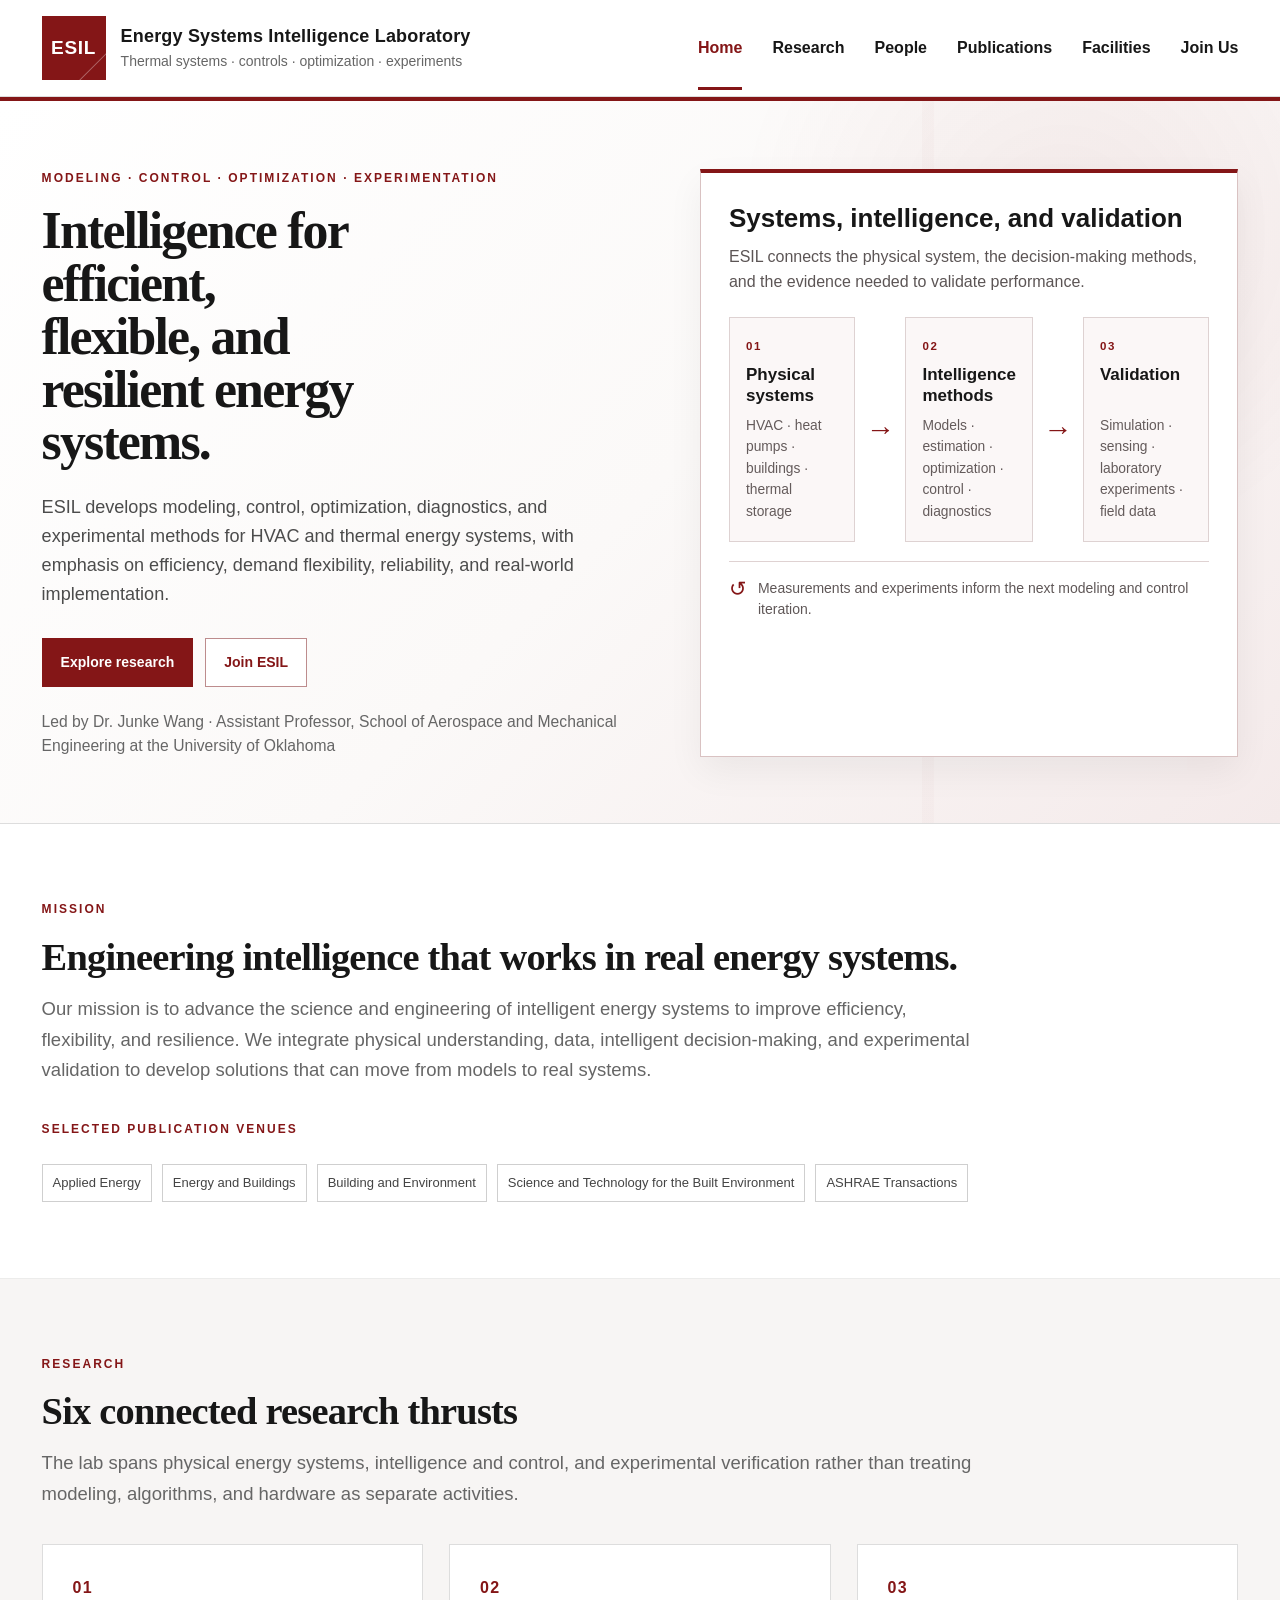
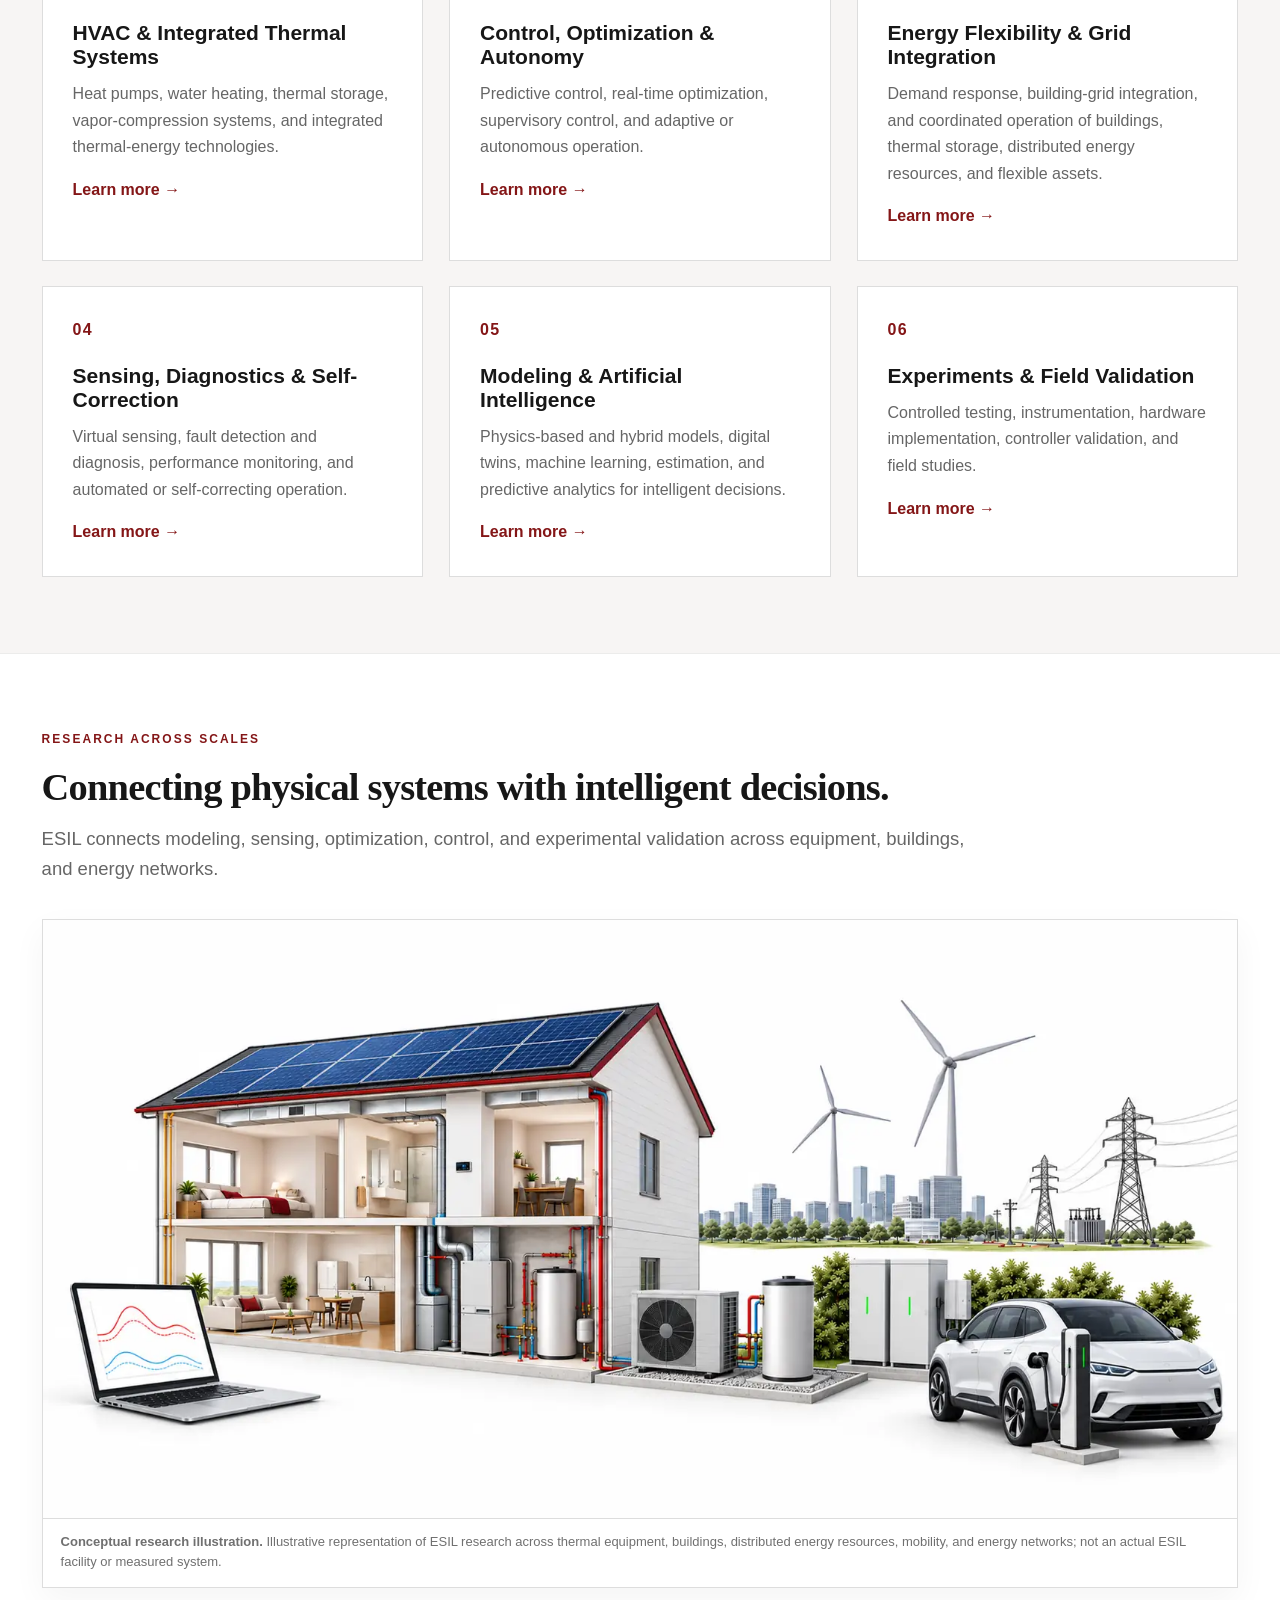
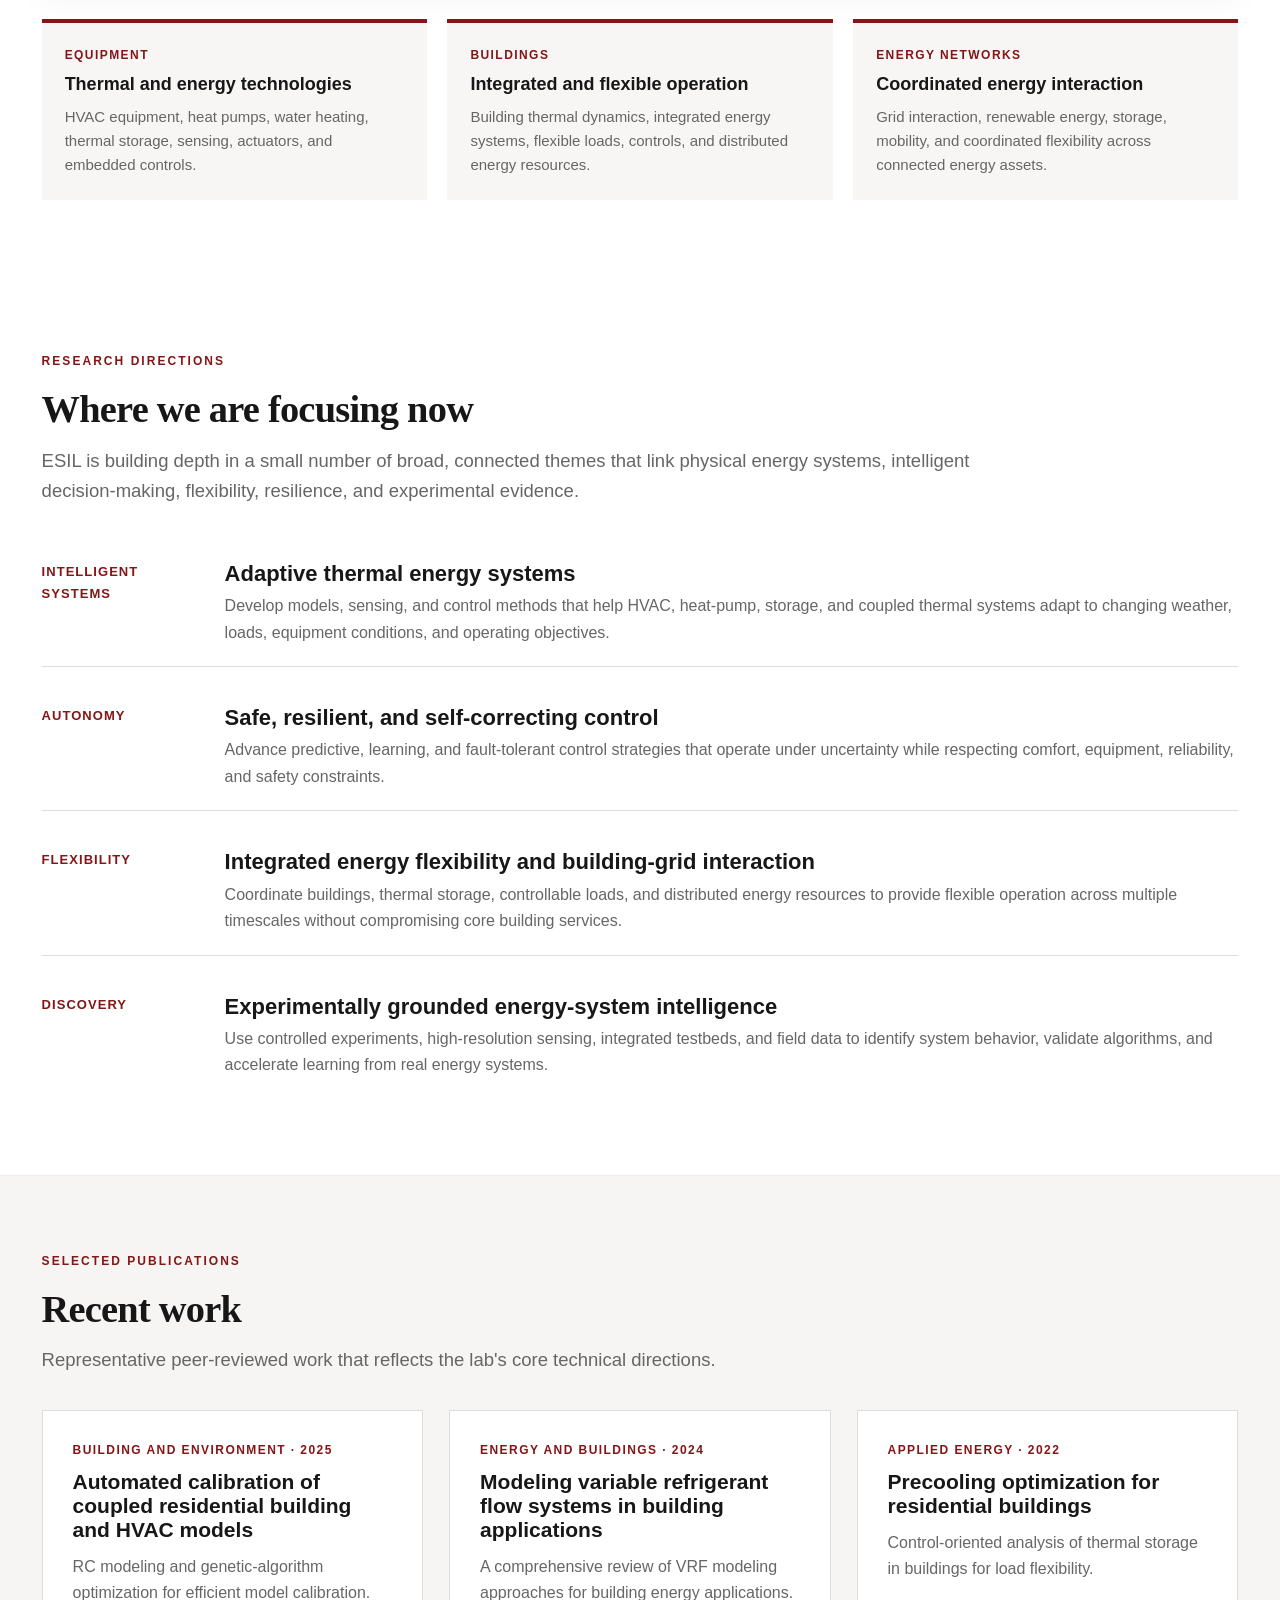
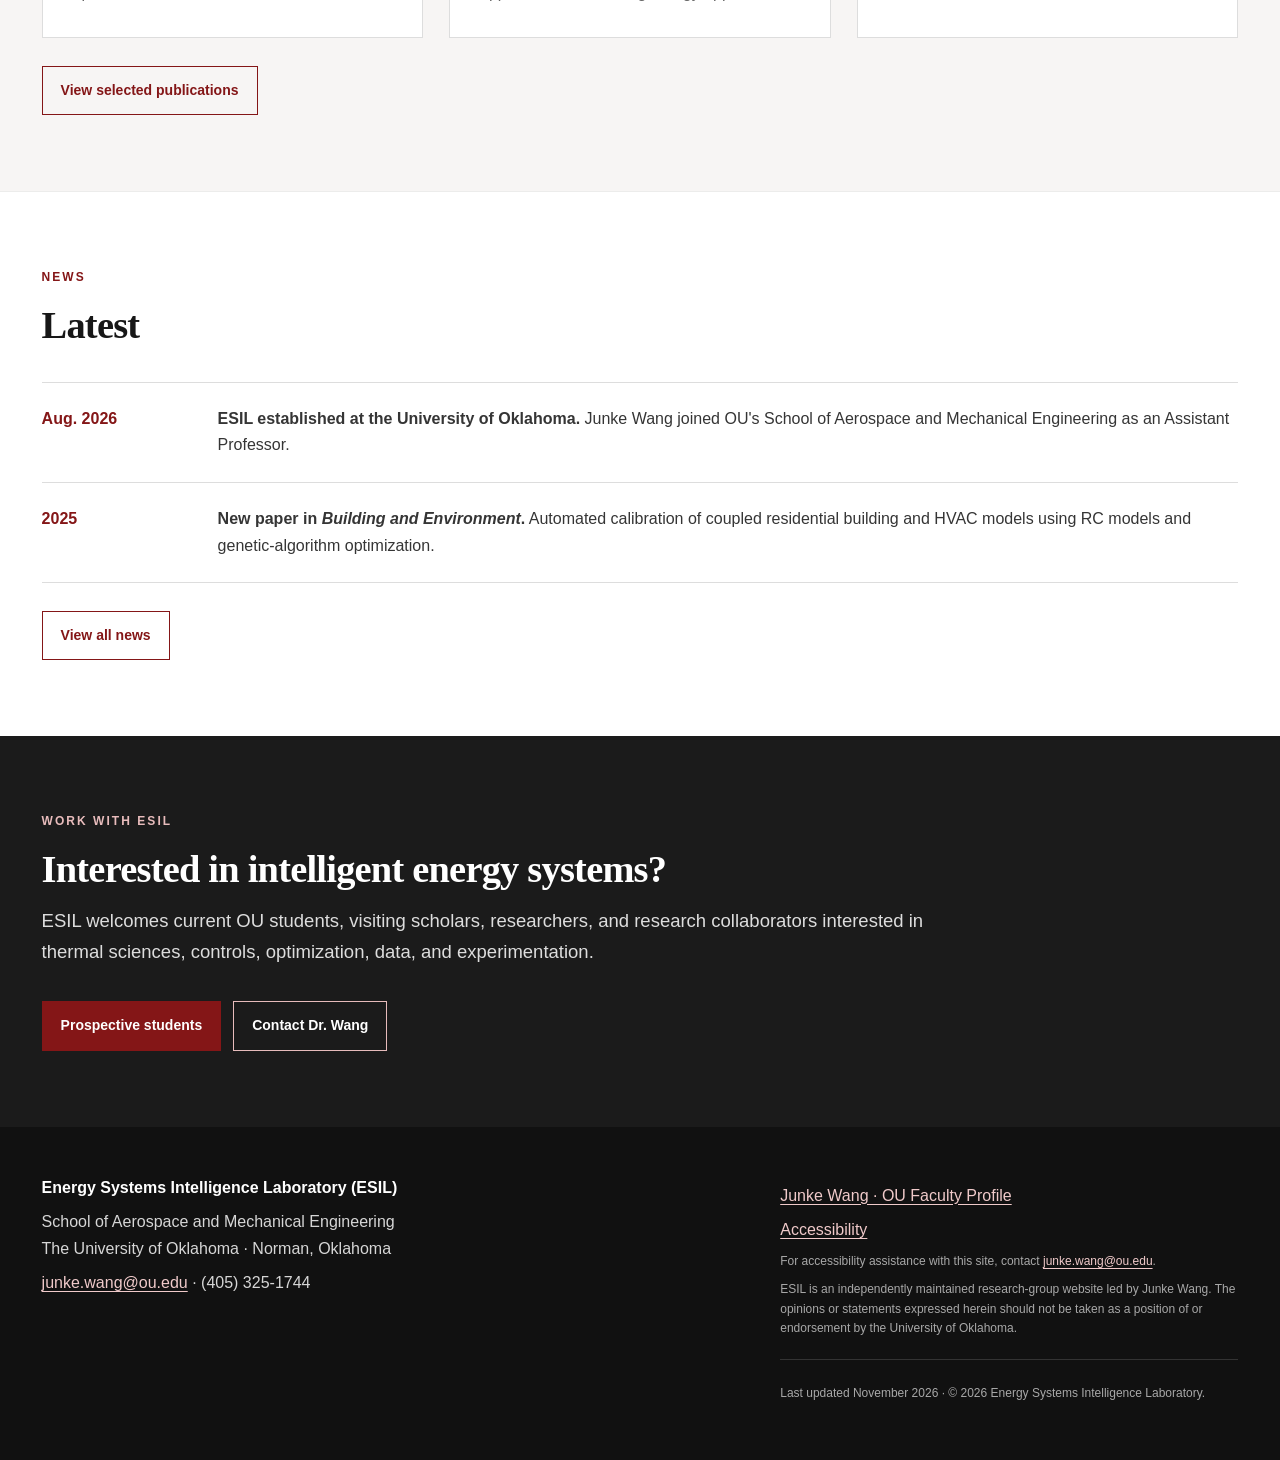
==== commit 2326dd33: "Restore original high-resolution research illustration with verified binary asset" ====
--- a/index.html
+++ b/index.html
@@ -85,7 +85,7 @@
 <section class="hero"><div class="container hero-inner"><div><div class="eyebrow">Modeling · Control · Optimization · Experimentation</div><h1>Intelligence for efficient, flexible, and resilient energy systems.</h1><p>ESIL develops modeling, control, optimization, diagnostics, and experimental methods for HVAC and thermal energy systems, with emphasis on efficiency, demand flexibility, reliability, and real-world implementation.</p><div class="actions"><a class="button primary" href="research.html">Explore research</a><a class="button secondary" href="join.html">Join ESIL</a></div><div class="hero-note">Led by Dr. Junke Wang · Assistant Professor, School of Aerospace and Mechanical Engineering at the University of Oklahoma</div></div><aside class="research-map" aria-label="How ESIL connects physical systems, intelligence methods, and validation"><h2>Systems, intelligence, and validation</h2><p class="research-map-intro">ESIL connects the physical system, the decision-making methods, and the evidence needed to validate performance.</p><div class="research-map-grid"><div class="research-map-card"><span>01</span><strong>Physical systems</strong><small>HVAC · heat pumps · buildings · thermal storage</small></div><div class="research-map-arrow" aria-hidden="true">→</div><div class="research-map-card"><span>02</span><strong>Intelligence methods</strong><small>Models · estimation · optimization · control · diagnostics</small></div><div class="research-map-arrow" aria-hidden="true">→</div><div class="research-map-card"><span>03</span><strong>Validation</strong><small>Simulation · sensing · laboratory experiments · field data</small></div></div><div class="research-map-feedback"><span aria-hidden="true">↺</span> Measurements and experiments inform the next modeling and control iteration.</div></aside></div></section>
 <section><div class="container"><div class="section-heading"><div class="eyebrow">Mission</div><h2>Engineering intelligence that works in real energy systems.</h2><p>Our mission is to advance the science and engineering of intelligent energy systems to improve efficiency, flexibility, and resilience. We integrate physical understanding, data, intelligent decision-making, and experimental validation to develop solutions that can move from models to real systems.</p></div><div class="eyebrow" style="margin:30px 0 12px">Selected publication venues</div><div class="venue-strip" aria-label="Selected publication venues"><span class="venue">Applied Energy</span><span class="venue">Energy and Buildings</span><span class="venue">Building and Environment</span><span class="venue">Science and Technology for the Built Environment</span><span class="venue">ASHRAE Transactions</span></div></div></section>
 <section class="section-alt"><div class="container"><div class="section-heading"><div class="eyebrow">Research</div><h2>Six connected research thrusts</h2><p>The lab spans physical energy systems, intelligence and control, and experimental verification rather than treating modeling, algorithms, and hardware as separate activities.</p></div><div class="grid"><article class="card"><span class="num">01</span><h3>HVAC &amp; Integrated Thermal Systems</h3><p>Heat pumps, water heating, thermal storage, vapor-compression systems, and integrated thermal-energy technologies.</p><p style="margin-top:16px"><a class="stretched" href="research.html#thermal">Learn more</a></p></article><article class="card"><span class="num">02</span><h3>Control, Optimization &amp; Autonomy</h3><p>Predictive control, real-time optimization, supervisory control, and adaptive or autonomous operation.</p><p style="margin-top:16px"><a class="stretched" href="research.html#control">Learn more</a></p></article><article class="card"><span class="num">03</span><h3>Energy Flexibility &amp; Grid Integration</h3><p>Demand response, building-grid integration, and coordinated operation of buildings, thermal storage, distributed energy resources, and flexible assets.</p><p style="margin-top:16px"><a class="stretched" href="research.html#grid">Learn more</a></p></article><article class="card"><span class="num">04</span><h3>Sensing, Diagnostics &amp; Self-Correction</h3><p>Virtual sensing, fault detection and diagnosis, performance monitoring, and automated or self-correcting operation.</p><p style="margin-top:16px"><a class="stretched" href="research.html#fdd">Learn more</a></p></article><article class="card"><span class="num">05</span><h3>Modeling &amp; Artificial Intelligence</h3><p>Physics-based and hybrid models, digital twins, machine learning, estimation, and predictive analytics for intelligent decisions.</p><p style="margin-top:16px"><a class="stretched" href="research.html#modeling">Learn more</a></p></article><article class="card"><span class="num">06</span><h3>Experiments &amp; Field Validation</h3><p>Controlled testing, instrumentation, hardware implementation, controller validation, and field studies.</p><p style="margin-top:16px"><a class="stretched" href="research.html#experiments">Learn more</a></p></article></div></div></section>
-<section class="scale-section"><div class="container"><div class="section-heading"><div class="eyebrow">Research across scales</div><h2>Connecting physical systems with intelligent decisions.</h2><p>ESIL connects modeling, sensing, optimization, control, and experimental validation across equipment, buildings, and energy networks.</p></div><figure class="scale-figure"><img class="scale-image" src="assets/research-across-scales-original.webp?v=20261112-original" width="800" height="400" alt="Conceptual ESIL research illustration showing a smart building with HVAC and heat-pump equipment, rooftop solar, thermal and battery storage, electric mobility, wind generation, and the electric grid" loading="eager" decoding="async" fetchpriority="high"><figcaption><strong>Conceptual research illustration.</strong> Illustrative representation of ESIL research across thermal equipment, buildings, distributed energy resources, mobility, and energy networks; not an actual ESIL facility or measured system.</figcaption></figure><div class="scale-grid"><article class="scale-card"><div class="kicker">Equipment</div><h3>Thermal and energy technologies</h3><p>HVAC equipment, heat pumps, water heating, thermal storage, sensing, actuators, and embedded controls.</p></article><article class="scale-card"><div class="kicker">Buildings</div><h3>Integrated and flexible operation</h3><p>Building thermal dynamics, integrated energy systems, flexible loads, controls, and distributed energy resources.</p></article><article class="scale-card"><div class="kicker">Energy networks</div><h3>Coordinated energy interaction</h3><p>Grid interaction, renewable energy, storage, mobility, and coordinated flexibility across connected energy assets.</p></article></div></div></section>
+<section class="scale-section"><div class="container"><div class="section-heading"><div class="eyebrow">Research across scales</div><h2>Connecting physical systems with intelligent decisions.</h2><p>ESIL connects modeling, sensing, optimization, control, and experimental validation across equipment, buildings, and energy networks.</p></div><figure class="scale-figure"><img class="scale-image" src="assets/research-across-scales-photo-1600.webp?v=c39d072" width="1600" height="800" alt="Conceptual ESIL illustration of a house with rooftop solar and heat-pump equipment, thermal and battery storage, electric vehicle charging, wind generation, and the electricity network" loading="eager" decoding="async" fetchpriority="high"><figcaption><strong>Conceptual research illustration.</strong> Illustrative representation of ESIL research across thermal equipment, buildings, distributed energy resources, mobility, and energy networks; not an actual ESIL facility or measured system.</figcaption></figure><div class="scale-grid"><article class="scale-card"><div class="kicker">Equipment</div><h3>Thermal and energy technologies</h3><p>HVAC equipment, heat pumps, water heating, thermal storage, sensing, actuators, and embedded controls.</p></article><article class="scale-card"><div class="kicker">Buildings</div><h3>Integrated and flexible operation</h3><p>Building thermal dynamics, integrated energy systems, flexible loads, controls, and distributed energy resources.</p></article><article class="scale-card"><div class="kicker">Energy networks</div><h3>Coordinated energy interaction</h3><p>Grid interaction, renewable energy, storage, mobility, and coordinated flexibility across connected energy assets.</p></article></div></div></section>
 <section><div class="container"><div class="section-heading"><div class="eyebrow">Research directions</div><h2>Where we are focusing now</h2><p>ESIL is building depth in a small number of broad, connected themes that link physical energy systems, intelligent decision-making, flexibility, resilience, and experimental evidence.</p></div><div class="feature-list"><div class="feature-row"><div class="label">Intelligent systems</div><div><h3>Adaptive thermal energy systems</h3><p>Develop models, sensing, and control methods that help HVAC, heat-pump, storage, and coupled thermal systems adapt to changing weather, loads, equipment conditions, and operating objectives.</p></div></div><div class="feature-row"><div class="label">Autonomy</div><div><h3>Safe, resilient, and self-correcting control</h3><p>Advance predictive, learning, and fault-tolerant control strategies that operate under uncertainty while respecting comfort, equipment, reliability, and safety constraints.</p></div></div><div class="feature-row"><div class="label">Flexibility</div><div><h3>Integrated energy flexibility and building-grid interaction</h3><p>Coordinate buildings, thermal storage, controllable loads, and distributed energy resources to provide flexible operation across multiple timescales without compromising core building services.</p></div></div><div class="feature-row"><div class="label">Discovery</div><div><h3>Experimentally grounded energy-system intelligence</h3><p>Use controlled experiments, high-resolution sensing, integrated testbeds, and field data to identify system behavior, validate algorithms, and accelerate learning from real energy systems.</p></div></div></div></div></section>
 <section class="section-alt"><div class="container"><div class="section-heading"><div class="eyebrow">Selected publications</div><h2>Recent work</h2><p>Representative peer-reviewed work that reflects the lab's core technical directions.</p></div><div class="grid"><article class="card"><div class="kicker">Building and Environment · 2025</div><h3>Automated calibration of coupled residential building and HVAC models</h3><p>RC modeling and genetic-algorithm optimization for efficient model calibration.</p></article><article class="card"><div class="kicker">Energy and Buildings · 2024</div><h3>Modeling variable refrigerant flow systems in building applications</h3><p>A comprehensive review of VRF modeling approaches for building energy applications.</p></article><article class="card"><div class="kicker">Applied Energy · 2022</div><h3>Precooling optimization for residential buildings</h3><p>Control-oriented analysis of thermal storage in buildings for load flexibility.</p></article></div><div class="actions"><a class="button secondary" href="publications.html">View selected publications</a></div></div></section>
 <section><div class="container"><div class="section-heading"><div class="eyebrow">News</div><h2>Latest</h2></div><div class="news-list"><div class="news-item"><time datetime="2026-08">Aug. 2026</time><div><strong>ESIL established at the University of Oklahoma.</strong> Junke Wang joined OU's School of Aerospace and Mechanical Engineering as an Assistant Professor.</div></div><div class="news-item"><time datetime="2025">2025</time><div><strong>New paper in <em>Building and Environment</em>.</strong> Automated calibration of coupled residential building and HVAC models using RC models and genetic-algorithm optimization.</div></div></div><div class="actions"><a class="button secondary" href="news.html">View all news</a></div></div></section>
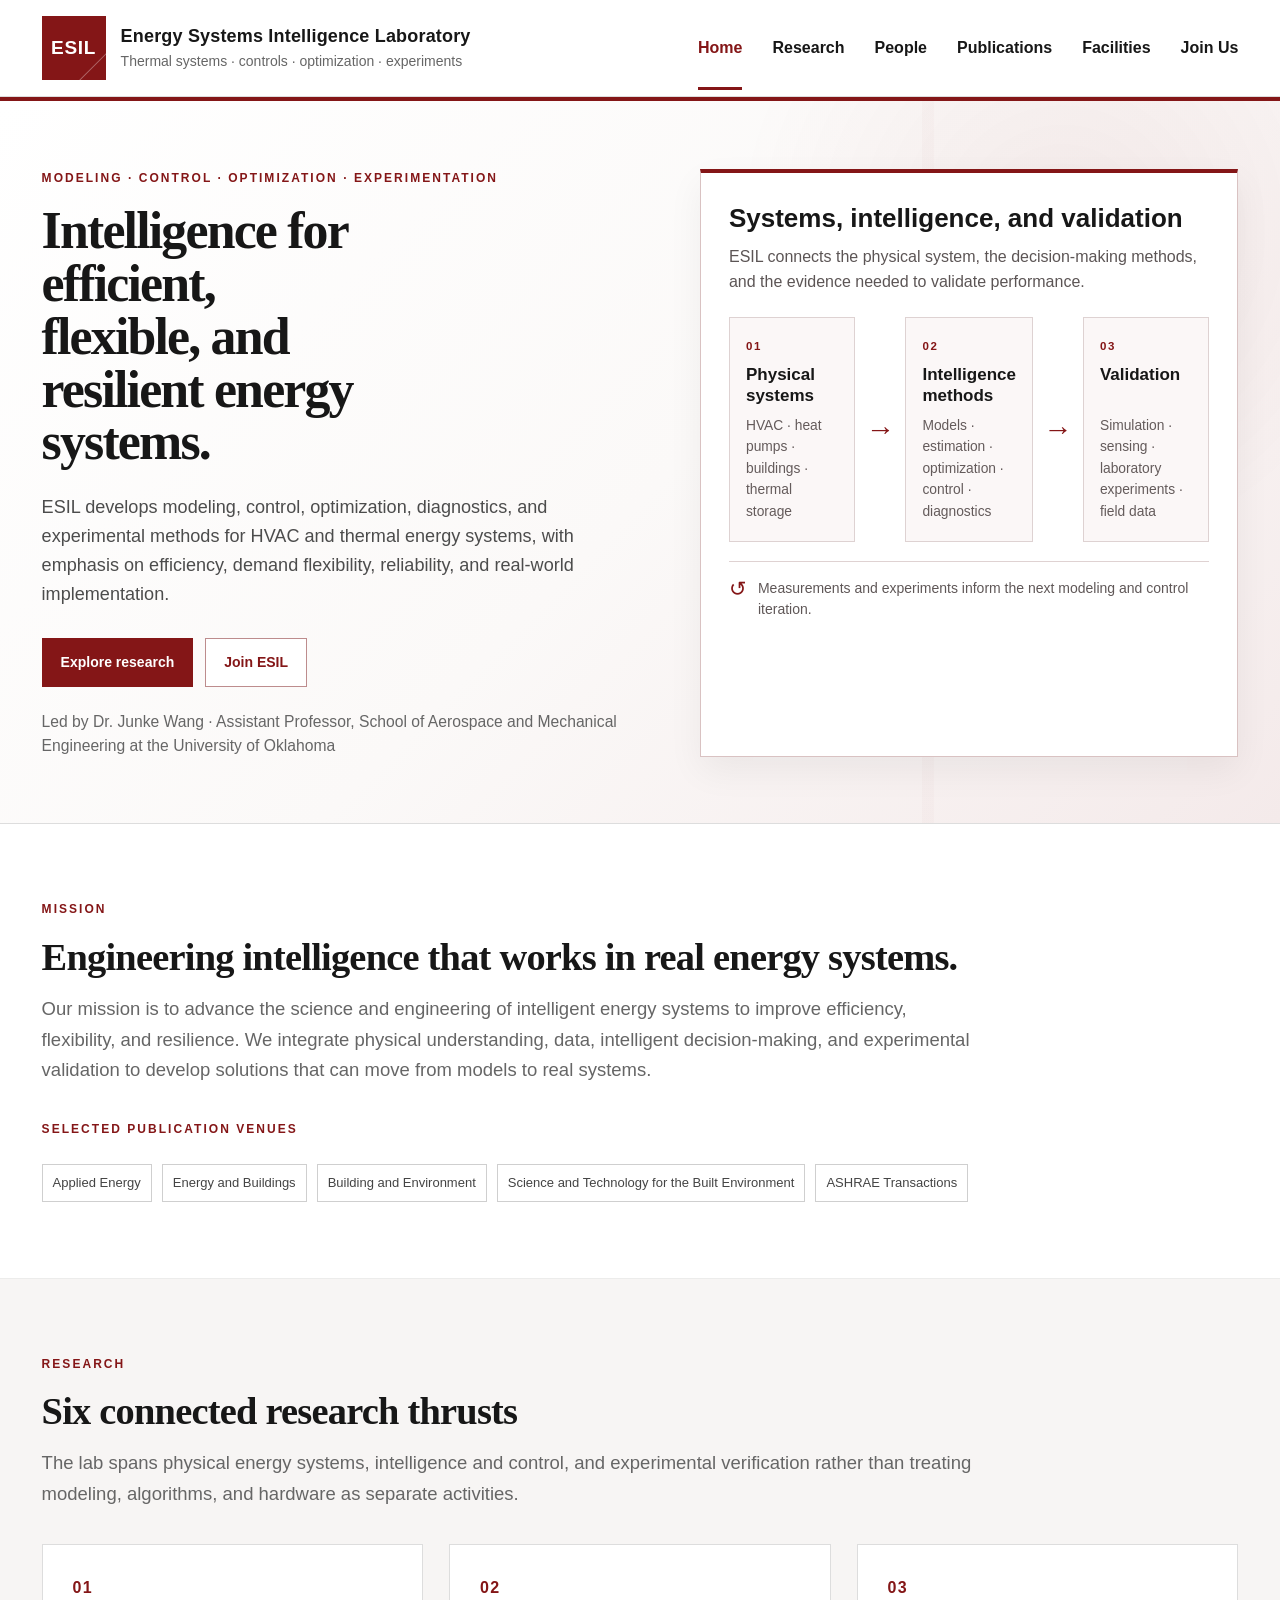
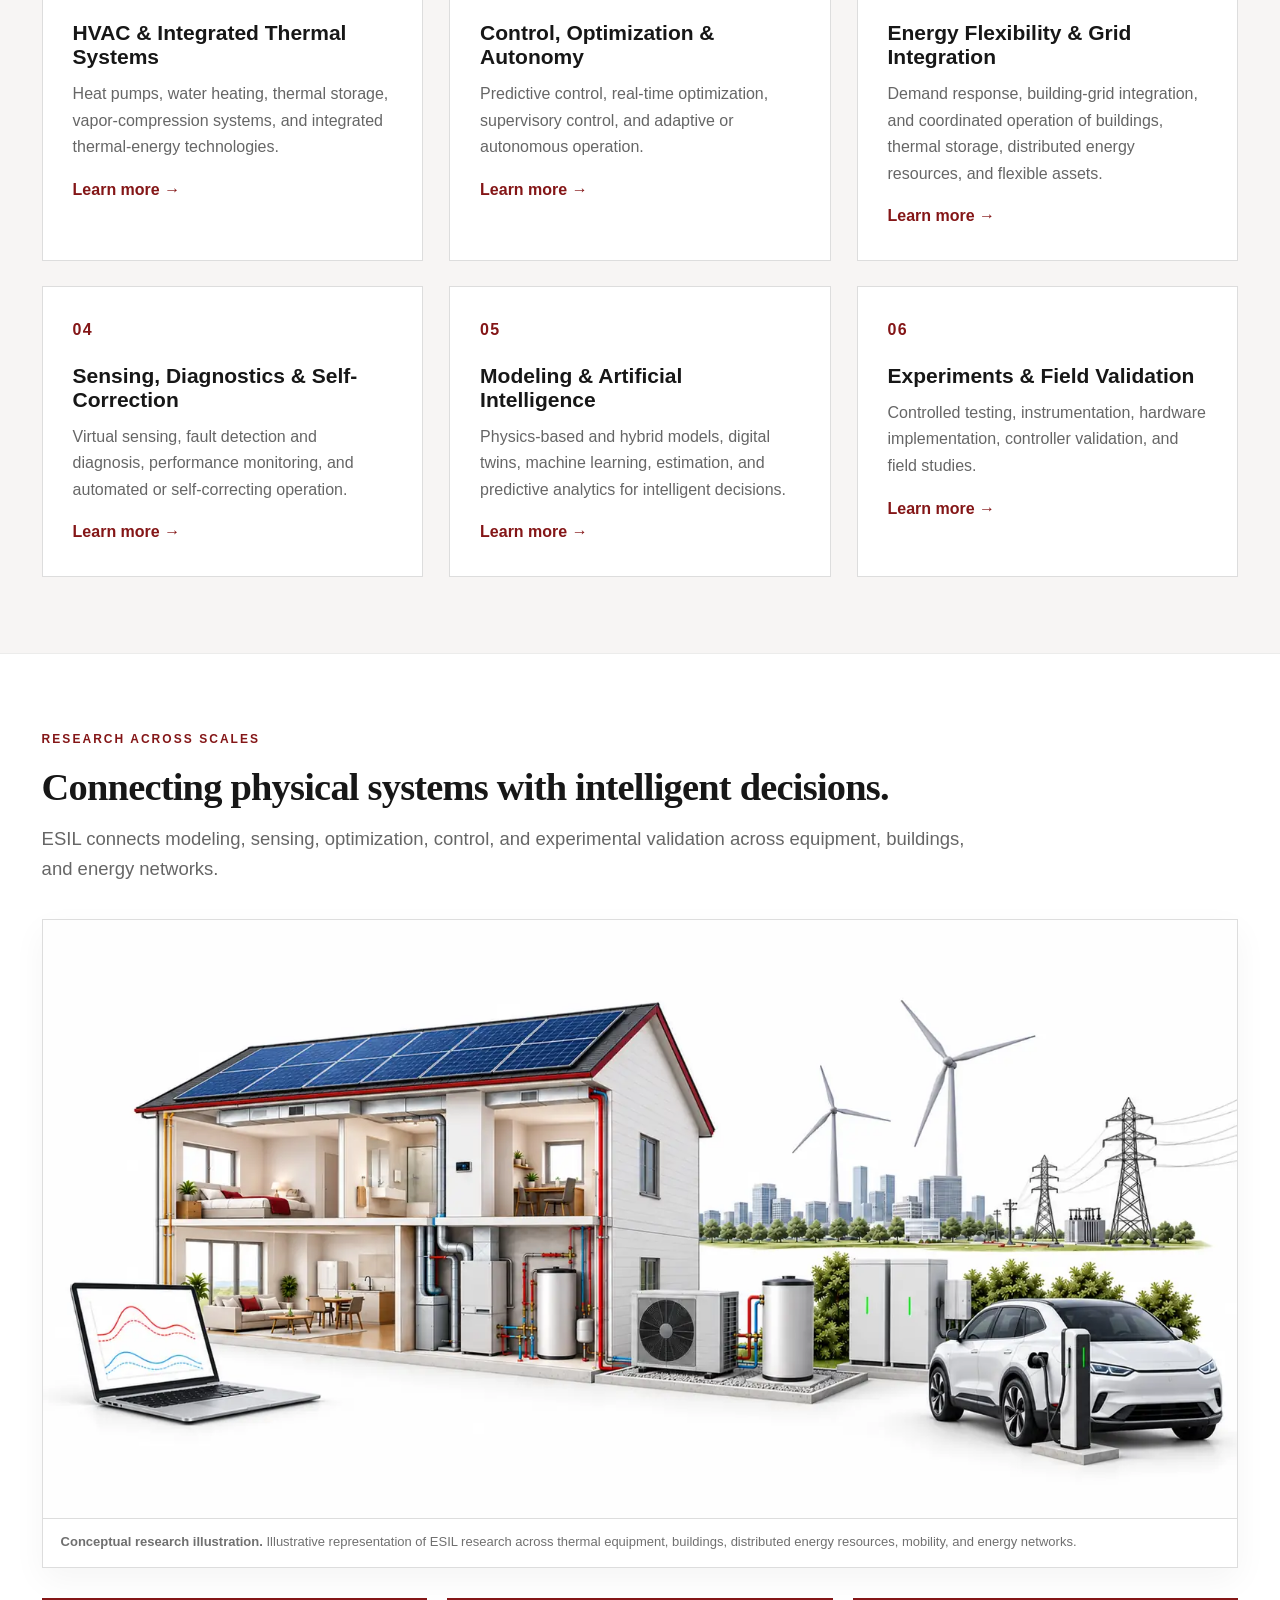
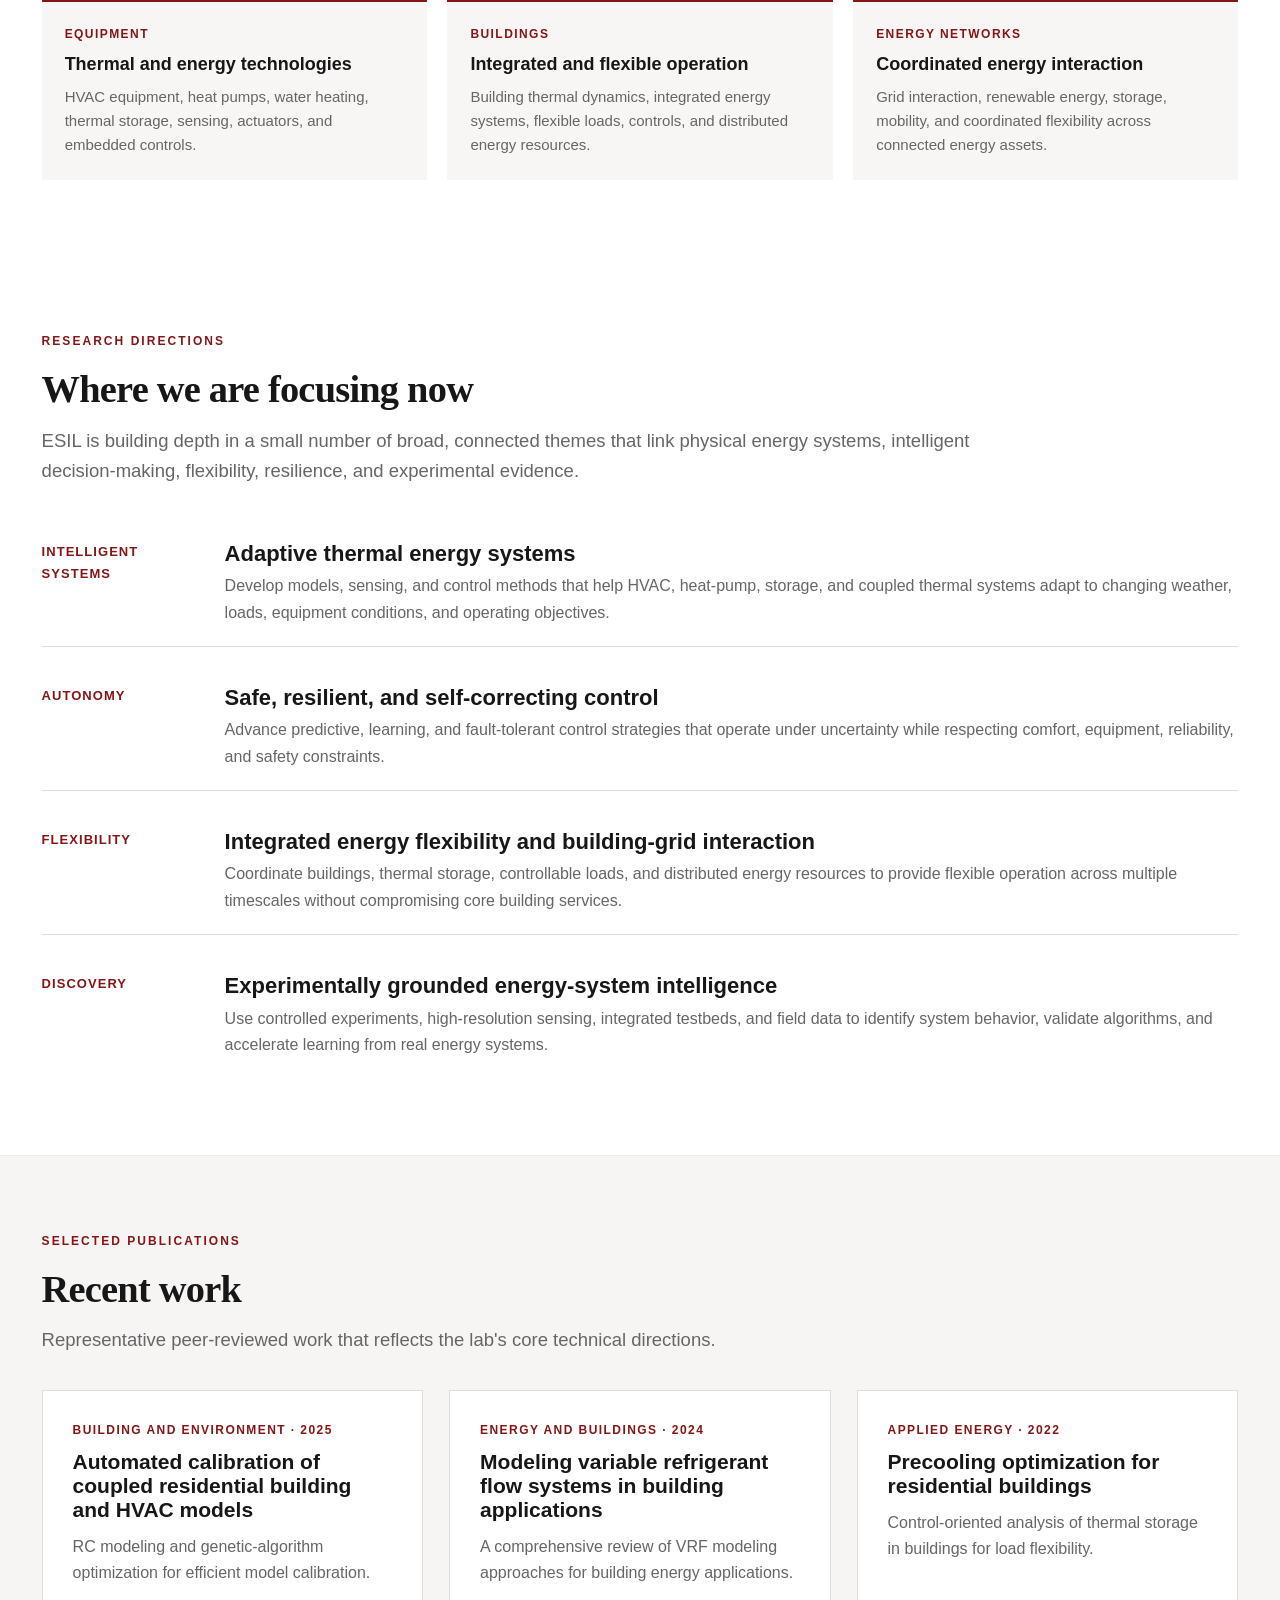
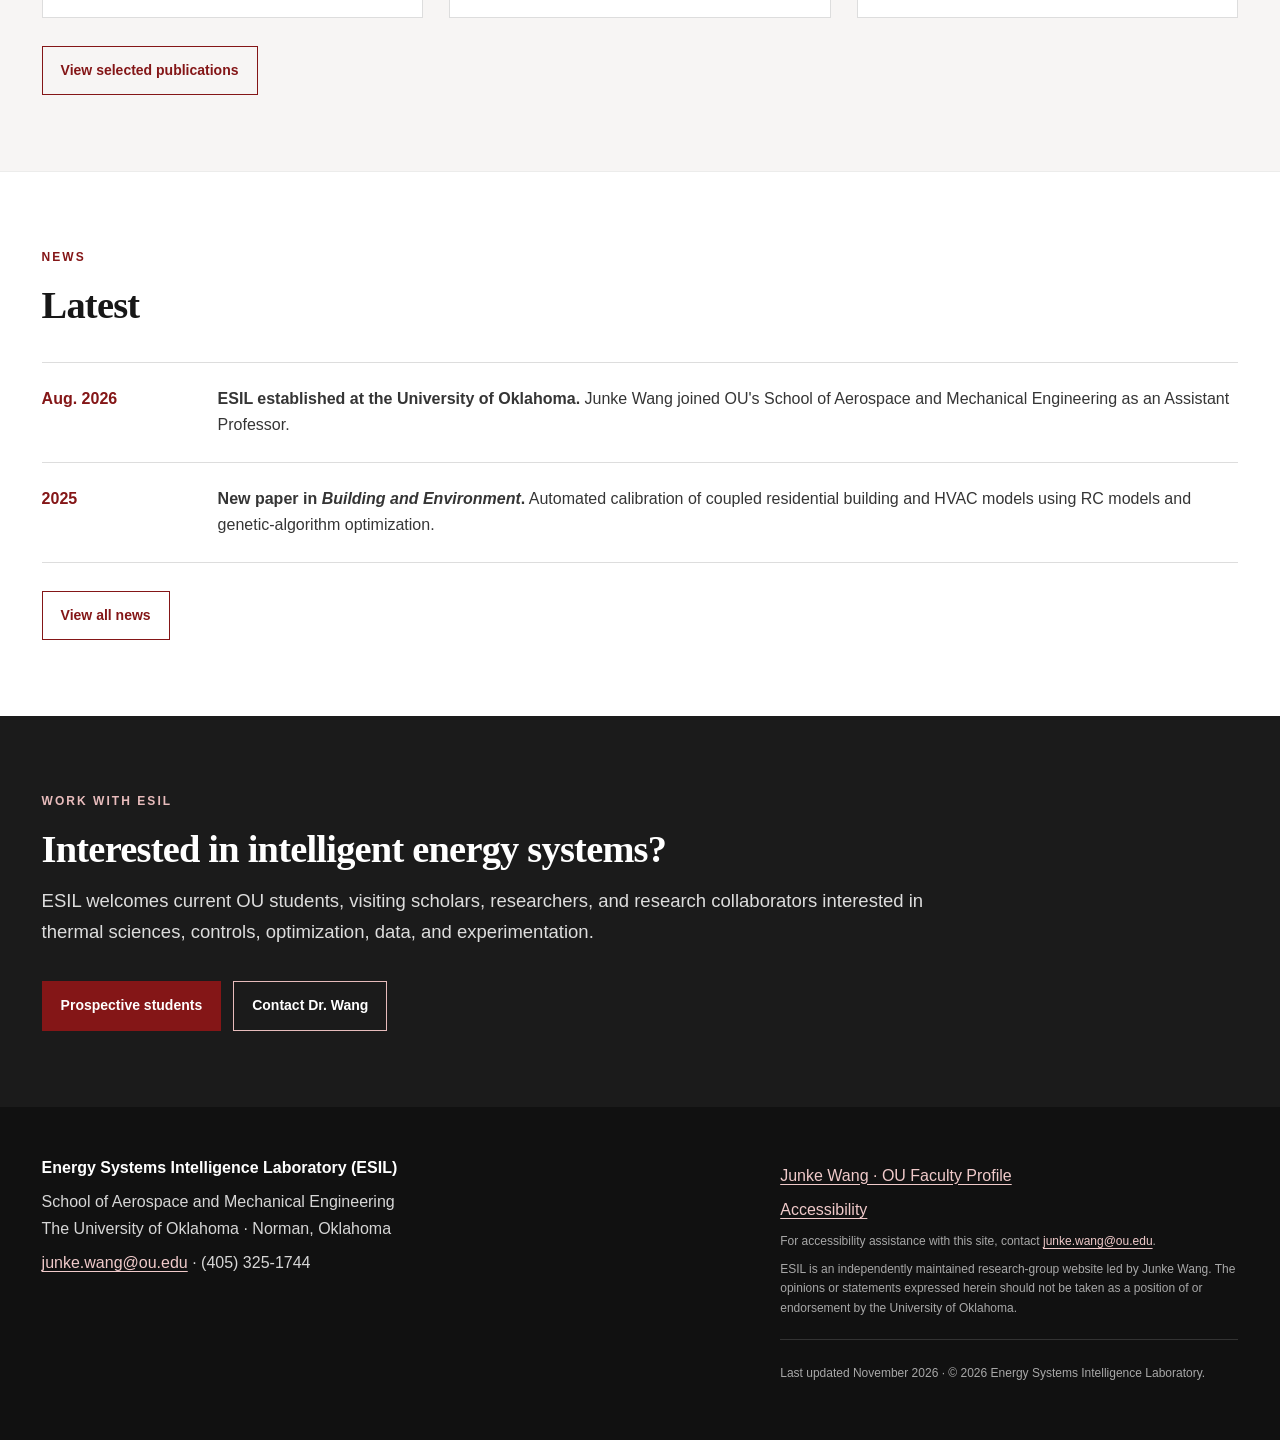
==== commit 3ed66c1a: "Simplify research illustration caption" ====
--- a/index.html
+++ b/index.html
@@ -85,7 +85,7 @@
 <section class="hero"><div class="container hero-inner"><div><div class="eyebrow">Modeling · Control · Optimization · Experimentation</div><h1>Intelligence for efficient, flexible, and resilient energy systems.</h1><p>ESIL develops modeling, control, optimization, diagnostics, and experimental methods for HVAC and thermal energy systems, with emphasis on efficiency, demand flexibility, reliability, and real-world implementation.</p><div class="actions"><a class="button primary" href="research.html">Explore research</a><a class="button secondary" href="join.html">Join ESIL</a></div><div class="hero-note">Led by Dr. Junke Wang · Assistant Professor, School of Aerospace and Mechanical Engineering at the University of Oklahoma</div></div><aside class="research-map" aria-label="How ESIL connects physical systems, intelligence methods, and validation"><h2>Systems, intelligence, and validation</h2><p class="research-map-intro">ESIL connects the physical system, the decision-making methods, and the evidence needed to validate performance.</p><div class="research-map-grid"><div class="research-map-card"><span>01</span><strong>Physical systems</strong><small>HVAC · heat pumps · buildings · thermal storage</small></div><div class="research-map-arrow" aria-hidden="true">→</div><div class="research-map-card"><span>02</span><strong>Intelligence methods</strong><small>Models · estimation · optimization · control · diagnostics</small></div><div class="research-map-arrow" aria-hidden="true">→</div><div class="research-map-card"><span>03</span><strong>Validation</strong><small>Simulation · sensing · laboratory experiments · field data</small></div></div><div class="research-map-feedback"><span aria-hidden="true">↺</span> Measurements and experiments inform the next modeling and control iteration.</div></aside></div></section>
 <section><div class="container"><div class="section-heading"><div class="eyebrow">Mission</div><h2>Engineering intelligence that works in real energy systems.</h2><p>Our mission is to advance the science and engineering of intelligent energy systems to improve efficiency, flexibility, and resilience. We integrate physical understanding, data, intelligent decision-making, and experimental validation to develop solutions that can move from models to real systems.</p></div><div class="eyebrow" style="margin:30px 0 12px">Selected publication venues</div><div class="venue-strip" aria-label="Selected publication venues"><span class="venue">Applied Energy</span><span class="venue">Energy and Buildings</span><span class="venue">Building and Environment</span><span class="venue">Science and Technology for the Built Environment</span><span class="venue">ASHRAE Transactions</span></div></div></section>
 <section class="section-alt"><div class="container"><div class="section-heading"><div class="eyebrow">Research</div><h2>Six connected research thrusts</h2><p>The lab spans physical energy systems, intelligence and control, and experimental verification rather than treating modeling, algorithms, and hardware as separate activities.</p></div><div class="grid"><article class="card"><span class="num">01</span><h3>HVAC &amp; Integrated Thermal Systems</h3><p>Heat pumps, water heating, thermal storage, vapor-compression systems, and integrated thermal-energy technologies.</p><p style="margin-top:16px"><a class="stretched" href="research.html#thermal">Learn more</a></p></article><article class="card"><span class="num">02</span><h3>Control, Optimization &amp; Autonomy</h3><p>Predictive control, real-time optimization, supervisory control, and adaptive or autonomous operation.</p><p style="margin-top:16px"><a class="stretched" href="research.html#control">Learn more</a></p></article><article class="card"><span class="num">03</span><h3>Energy Flexibility &amp; Grid Integration</h3><p>Demand response, building-grid integration, and coordinated operation of buildings, thermal storage, distributed energy resources, and flexible assets.</p><p style="margin-top:16px"><a class="stretched" href="research.html#grid">Learn more</a></p></article><article class="card"><span class="num">04</span><h3>Sensing, Diagnostics &amp; Self-Correction</h3><p>Virtual sensing, fault detection and diagnosis, performance monitoring, and automated or self-correcting operation.</p><p style="margin-top:16px"><a class="stretched" href="research.html#fdd">Learn more</a></p></article><article class="card"><span class="num">05</span><h3>Modeling &amp; Artificial Intelligence</h3><p>Physics-based and hybrid models, digital twins, machine learning, estimation, and predictive analytics for intelligent decisions.</p><p style="margin-top:16px"><a class="stretched" href="research.html#modeling">Learn more</a></p></article><article class="card"><span class="num">06</span><h3>Experiments &amp; Field Validation</h3><p>Controlled testing, instrumentation, hardware implementation, controller validation, and field studies.</p><p style="margin-top:16px"><a class="stretched" href="research.html#experiments">Learn more</a></p></article></div></div></section>
-<section class="scale-section"><div class="container"><div class="section-heading"><div class="eyebrow">Research across scales</div><h2>Connecting physical systems with intelligent decisions.</h2><p>ESIL connects modeling, sensing, optimization, control, and experimental validation across equipment, buildings, and energy networks.</p></div><figure class="scale-figure"><img class="scale-image" src="assets/research-across-scales-photo-1600.webp?v=c39d072" width="1600" height="800" alt="Conceptual ESIL illustration of a house with rooftop solar and heat-pump equipment, thermal and battery storage, electric vehicle charging, wind generation, and the electricity network" loading="eager" decoding="async" fetchpriority="high"><figcaption><strong>Conceptual research illustration.</strong> Illustrative representation of ESIL research across thermal equipment, buildings, distributed energy resources, mobility, and energy networks; not an actual ESIL facility or measured system.</figcaption></figure><div class="scale-grid"><article class="scale-card"><div class="kicker">Equipment</div><h3>Thermal and energy technologies</h3><p>HVAC equipment, heat pumps, water heating, thermal storage, sensing, actuators, and embedded controls.</p></article><article class="scale-card"><div class="kicker">Buildings</div><h3>Integrated and flexible operation</h3><p>Building thermal dynamics, integrated energy systems, flexible loads, controls, and distributed energy resources.</p></article><article class="scale-card"><div class="kicker">Energy networks</div><h3>Coordinated energy interaction</h3><p>Grid interaction, renewable energy, storage, mobility, and coordinated flexibility across connected energy assets.</p></article></div></div></section>
+<section class="scale-section"><div class="container"><div class="section-heading"><div class="eyebrow">Research across scales</div><h2>Connecting physical systems with intelligent decisions.</h2><p>ESIL connects modeling, sensing, optimization, control, and experimental validation across equipment, buildings, and energy networks.</p></div><figure class="scale-figure"><img class="scale-image" src="assets/research-across-scales-photo-1600.webp?v=20261112-c39d072" width="1600" height="800" alt="Conceptual ESIL illustration of a house with rooftop solar and heat-pump equipment, thermal and battery storage, electric vehicle charging, wind generation, and the electricity network" loading="eager" decoding="async" fetchpriority="high"><figcaption><strong>Conceptual research illustration.</strong> Illustrative representation of ESIL research across thermal equipment, buildings, distributed energy resources, mobility, and energy networks.</figcaption></figure><div class="scale-grid"><article class="scale-card"><div class="kicker">Equipment</div><h3>Thermal and energy technologies</h3><p>HVAC equipment, heat pumps, water heating, thermal storage, sensing, actuators, and embedded controls.</p></article><article class="scale-card"><div class="kicker">Buildings</div><h3>Integrated and flexible operation</h3><p>Building thermal dynamics, integrated energy systems, flexible loads, controls, and distributed energy resources.</p></article><article class="scale-card"><div class="kicker">Energy networks</div><h3>Coordinated energy interaction</h3><p>Grid interaction, renewable energy, storage, mobility, and coordinated flexibility across connected energy assets.</p></article></div></div></section>
 <section><div class="container"><div class="section-heading"><div class="eyebrow">Research directions</div><h2>Where we are focusing now</h2><p>ESIL is building depth in a small number of broad, connected themes that link physical energy systems, intelligent decision-making, flexibility, resilience, and experimental evidence.</p></div><div class="feature-list"><div class="feature-row"><div class="label">Intelligent systems</div><div><h3>Adaptive thermal energy systems</h3><p>Develop models, sensing, and control methods that help HVAC, heat-pump, storage, and coupled thermal systems adapt to changing weather, loads, equipment conditions, and operating objectives.</p></div></div><div class="feature-row"><div class="label">Autonomy</div><div><h3>Safe, resilient, and self-correcting control</h3><p>Advance predictive, learning, and fault-tolerant control strategies that operate under uncertainty while respecting comfort, equipment, reliability, and safety constraints.</p></div></div><div class="feature-row"><div class="label">Flexibility</div><div><h3>Integrated energy flexibility and building-grid interaction</h3><p>Coordinate buildings, thermal storage, controllable loads, and distributed energy resources to provide flexible operation across multiple timescales without compromising core building services.</p></div></div><div class="feature-row"><div class="label">Discovery</div><div><h3>Experimentally grounded energy-system intelligence</h3><p>Use controlled experiments, high-resolution sensing, integrated testbeds, and field data to identify system behavior, validate algorithms, and accelerate learning from real energy systems.</p></div></div></div></div></section>
 <section class="section-alt"><div class="container"><div class="section-heading"><div class="eyebrow">Selected publications</div><h2>Recent work</h2><p>Representative peer-reviewed work that reflects the lab's core technical directions.</p></div><div class="grid"><article class="card"><div class="kicker">Building and Environment · 2025</div><h3>Automated calibration of coupled residential building and HVAC models</h3><p>RC modeling and genetic-algorithm optimization for efficient model calibration.</p></article><article class="card"><div class="kicker">Energy and Buildings · 2024</div><h3>Modeling variable refrigerant flow systems in building applications</h3><p>A comprehensive review of VRF modeling approaches for building energy applications.</p></article><article class="card"><div class="kicker">Applied Energy · 2022</div><h3>Precooling optimization for residential buildings</h3><p>Control-oriented analysis of thermal storage in buildings for load flexibility.</p></article></div><div class="actions"><a class="button secondary" href="publications.html">View selected publications</a></div></div></section>
 <section><div class="container"><div class="section-heading"><div class="eyebrow">News</div><h2>Latest</h2></div><div class="news-list"><div class="news-item"><time datetime="2026-08">Aug. 2026</time><div><strong>ESIL established at the University of Oklahoma.</strong> Junke Wang joined OU's School of Aerospace and Mechanical Engineering as an Assistant Professor.</div></div><div class="news-item"><time datetime="2025">2025</time><div><strong>New paper in <em>Building and Environment</em>.</strong> Automated calibration of coupled residential building and HVAC models using RC models and genetic-algorithm optimization.</div></div></div><div class="actions"><a class="button secondary" href="news.html">View all news</a></div></div></section>
